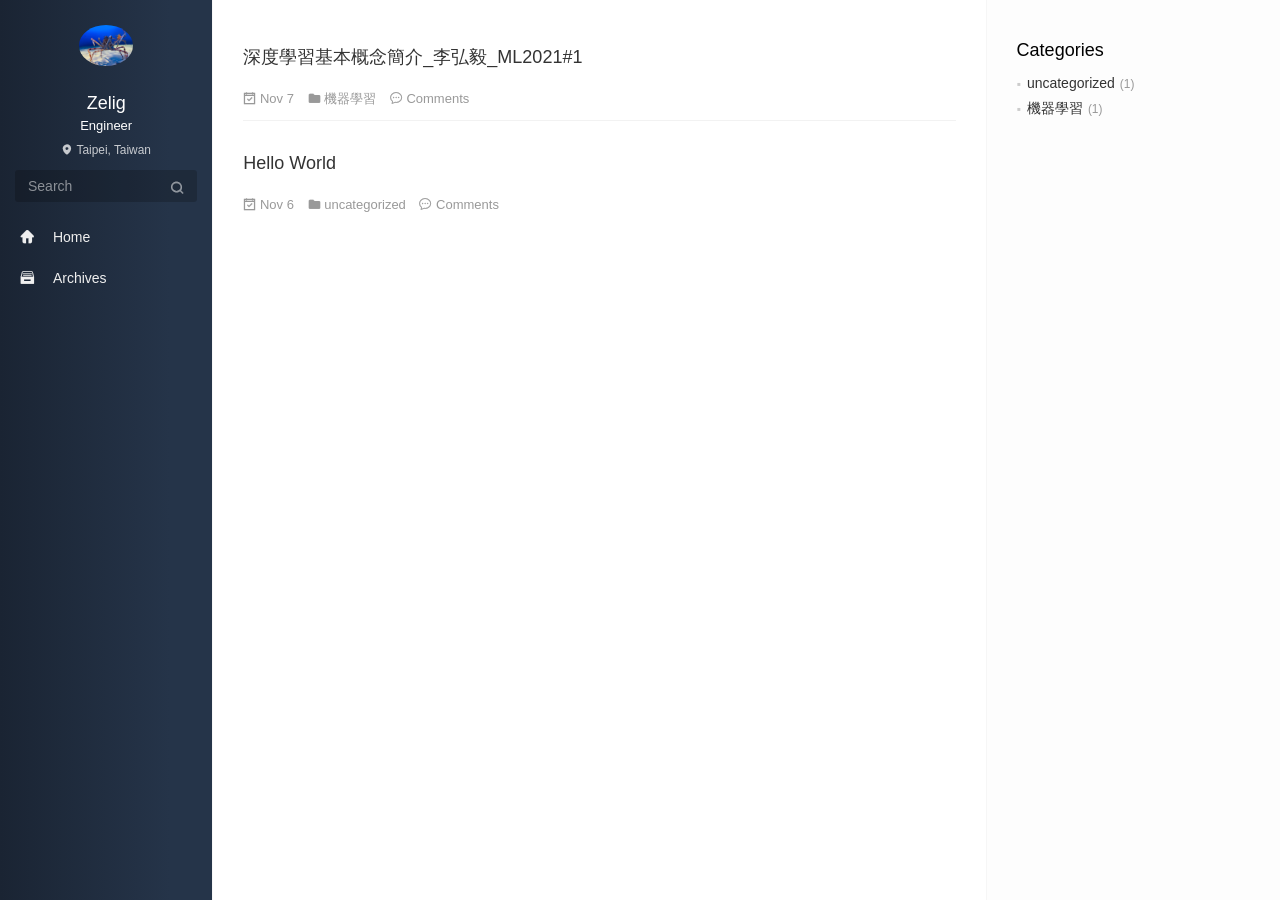
==== index.html @ 9faea36a "Site updated: 2022-07-18 17:44:00" ====
<!DOCTYPE html>
<html lang=en>
<head>
  <meta charset="utf-8">
  
  <meta http-equiv="X-UA-Compatible" content="IE=edge,chrome=1">
  <meta name="viewport" content="width=device-width, initial-scale=1, maximum-scale=1, minimum-scale=1, user-scalable=no, minimal-ui">
  <meta name="renderer" content="webkit">
  <meta http-equiv="Cache-Control" content="no-transform" />
  <meta http-equiv="Cache-Control" content="no-siteapp" />
  <meta name="apple-mobile-web-app-capable" content="yes">
  <meta name="apple-mobile-web-app-status-bar-style" content="black">
  <meta name="format-detection" content="telephone=no,email=no,adress=no">
  <!-- Color theme for statusbar -->
  <meta name="theme-color" content="#000000" />
  <!-- 强制页面在当前窗口以独立页面显示,防止别人在框架里调用页面 -->
  <meta http-equiv="window-target" content="_top" />
  
  
  <title>一張地圖</title>
  <meta property="og:type" content="website">
<meta property="og:title" content="一張地圖">
<meta property="og:url" content="https://promaxj.github.io/index.html">
<meta property="og:site_name" content="一張地圖">
<meta property="og:locale" content="en_US">
<meta property="article:author" content="Zelig">
<meta name="twitter:card" content="summary">
  <!-- Canonical links -->
  <link rel="canonical" href="https://promaxj.github.io/index.html">
  
    <link rel="alternate" href="/atom.xml" title="一張地圖" type="application/atom+xml">
  
  
    <link rel="icon" href="/favicon.ico" type="image/x-icon">
  
  
<link rel="stylesheet" href="/css/style.css">

  
  
  
  
<meta name="generator" content="Hexo 5.4.0"></head>


<body class="main-center theme-black" itemscope itemtype="http://schema.org/WebPage">
  <header class="header" itemscope itemtype="http://schema.org/WPHeader">
  <div class="slimContent">
    <div class="navbar-header">
      
      
      <div class="profile-block text-center">
        <a id="avatar" href="https://github.com/promaxj" target="_blank">
          <img class="img-circle img-rotate" src="/images/t.jpeg" width="200" height="200">
        </a>
        <h2 id="name" class="hidden-xs hidden-sm">Zelig</h2>
        <h3 id="title" class="hidden-xs hidden-sm hidden-md">Engineer</h3>
        <small id="location" class="text-muted hidden-xs hidden-sm"><i class="icon icon-map-marker"></i> Taipei, Taiwan</small>
      </div>
      
      <div class="search" id="search-form-wrap">

    <form class="search-form sidebar-form">
        <div class="input-group">
            <input type="text" class="search-form-input form-control" placeholder="Search" />
            <span class="input-group-btn">
                <button type="submit" class="search-form-submit btn btn-flat" onclick="return false;"><i class="icon icon-search"></i></button>
            </span>
        </div>
    </form>
    <div class="ins-search">
  <div class="ins-search-mask"></div>
  <div class="ins-search-container">
    <div class="ins-input-wrapper">
      <input type="text" class="ins-search-input" placeholder="Type something..." x-webkit-speech />
      <button type="button" class="close ins-close ins-selectable" data-dismiss="modal" aria-label="Close"><span aria-hidden="true">×</span></button>
    </div>
    <div class="ins-section-wrapper">
      <div class="ins-section-container"></div>
    </div>
  </div>
</div>


</div>
      <button class="navbar-toggle collapsed" type="button" data-toggle="collapse" data-target="#main-navbar" aria-controls="main-navbar" aria-expanded="false">
        <span class="sr-only">Toggle navigation</span>
        <span class="icon-bar"></span>
        <span class="icon-bar"></span>
        <span class="icon-bar"></span>
      </button>
    </div>
    <nav id="main-navbar" class="collapse navbar-collapse" itemscope itemtype="http://schema.org/SiteNavigationElement" role="navigation">
      <ul class="nav navbar-nav main-nav ">
        
        
        <li class="menu-item menu-item-home">
          <a href="/.">
            
            <i class="icon icon-home-fill"></i>
            
            <span class="menu-title">Home</span>
          </a>
        </li>
        
        
        <li class="menu-item menu-item-archives">
          <a href="/archives">
            
            <i class="icon icon-archives-fill"></i>
            
            <span class="menu-title">Archives</span>
          </a>
        </li>
        
      </ul>
      
    </nav>
  </div>
</header>

  
    <aside class="sidebar" itemscope itemtype="http://schema.org/WPSideBar">
  <div class="slimContent">
    
      
  <div class="widget">
    <h3 class="widget-title">Categories</h3>
    <div class="widget-body">
      <ul class="category-list"><li class="category-list-item"><a class="category-list-link" href="/categories/uncategorized/">uncategorized</a><span class="category-list-count">1</span></li><li class="category-list-item"><a class="category-list-link" href="/categories/%E6%A9%9F%E5%99%A8%E5%AD%B8%E7%BF%92/">機器學習</a><span class="category-list-count">1</span></li></ul>
    </div>
  </div>


    
      

    
  </div>
</aside>

  
  <main class="main" role="main">
  
  <div class="content article-list">
    
      <article class="article article-type-post" itemscope itemtype="http://schema.org/BlogPosting">
  <div class="article-header">
    
  
    <h1 itemprop="name">
      <a class="article-title" href="/2021/11/07/%E6%B7%B1%E5%BA%A6%E5%AD%B8%E7%BF%92%E5%9F%BA%E6%9C%AC%E6%A6%82%E5%BF%B5%E7%B0%A1%E4%BB%8B-%E6%9D%8E%E5%BC%98%E6%AF%85-ML2021-1/">深度學習基本概念簡介_李弘毅_ML2021#1</a>
    </h1>
  

  </div>
  
  <p class="article-meta">
    <span class="article-date">
    <i class="icon icon-calendar-check"></i>
	<a href="/2021/11/07/%E6%B7%B1%E5%BA%A6%E5%AD%B8%E7%BF%92%E5%9F%BA%E6%9C%AC%E6%A6%82%E5%BF%B5%E7%B0%A1%E4%BB%8B-%E6%9D%8E%E5%BC%98%E6%AF%85-ML2021-1/" class="article-date">
	  <time datetime="2021-11-07T04:49:21.000Z" itemprop="datePublished">Nov 7</time>
	</a>
</span>
    
  <span class="article-category">
    <i class="icon icon-folder"></i>
    <a class="article-category-link" href="/categories/%E6%A9%9F%E5%99%A8%E5%AD%B8%E7%BF%92/">機器學習</a>
  </span>

    

    <span class="post-comment"><i class="icon icon-comment"></i> <a href="/2021/11/07/%E6%B7%B1%E5%BA%A6%E5%AD%B8%E7%BF%92%E5%9F%BA%E6%9C%AC%E6%A6%82%E5%BF%B5%E7%B0%A1%E4%BB%8B-%E6%9D%8E%E5%BC%98%E6%AF%85-ML2021-1/#comments" class="article-comment-link">Comments</a></span>
    
  </p>
</article>

    
      <article class="article article-type-post" itemscope itemtype="http://schema.org/BlogPosting">
  <div class="article-header">
    
  
    <h1 itemprop="name">
      <a class="article-title" href="/2021/11/06/hello-world/">Hello World</a>
    </h1>
  

  </div>
  
  <p class="article-meta">
    <span class="article-date">
    <i class="icon icon-calendar-check"></i>
	<a href="/2021/11/06/hello-world/" class="article-date">
	  <time datetime="2021-11-06T14:20:43.772Z" itemprop="datePublished">Nov 6</time>
	</a>
</span>
    
  <span class="article-category">
    <i class="icon icon-folder"></i>
    <a class="article-category-link" href="/categories/uncategorized/">uncategorized</a>
  </span>

    

    <span class="post-comment"><i class="icon icon-comment"></i> <a href="/2021/11/06/hello-world/#comments" class="article-comment-link">Comments</a></span>
    
  </p>
</article>

    
  </div>

   
</main>

  <footer class="footer" itemscope itemtype="http://schema.org/WPFooter">
	
    <div class="copyright">
    	
        <div class="publishby">
        </div>
    </div>
</footer>

  <script src="//cdn.jsdelivr.net/npm/jquery@1.12.4/dist/jquery.min.js"></script>
<script>
window.jQuery || document.write('<script src="js/jquery.min.js"><\/script>')
</script>

<script src="/js/plugin.min.js"></script>


<script src="/js/application.js"></script>


    <script>
(function (window) {
    var INSIGHT_CONFIG = {
        TRANSLATION: {
            POSTS: 'Posts',
            PAGES: 'Pages',
            CATEGORIES: 'Categories',
            TAGS: 'Tags',
            UNTITLED: '(Untitled)',
        },
        ROOT_URL: '/',
        CONTENT_URL: '/content.json',
    };
    window.INSIGHT_CONFIG = INSIGHT_CONFIG;
})(window);
</script>

<script src="/js/insight.js"></script>






   










<script type="text/x-mathjax-config">
    MathJax.Hub.Config({
        tex2jax: {
            inlineMath: [ ["$","$"], ["\\(","\\)"] ],
            skipTags: ['script', 'noscript', 'style', 'textarea', 'pre', 'code'],
            processEscapes: true
        }
    });
    MathJax.Hub.Queue(function() {
        var all = MathJax.Hub.getAllJax();
        for (var i = 0; i < all.length; ++i)
            all[i].SourceElement().parentNode.className += ' has-jax';
    });
</script>
<script src="http://cdn.mathjax.org/mathjax/latest/MathJax.js?config=TeX-AMS-MML_HTMLorMML"></script>
</body>
</html>
---- css/style.css ----
@charset "UTF-8";

/**
 * global variables and mixins
 */

/**
 * font family
 */

/**
 * 
 */

/* Mixins */

/**
 * bootstrap
 */

/*!
 * Bootstrap v3.3.7 (http://getbootstrap.com)
 * Copyright 2011-2016 Twitter, Inc.
 * Licensed under MIT (https://github.com/twbs/bootstrap/blob/master/LICENSE)
 */

/*! normalize.css v3.0.3 | MIT License | github.com/necolas/normalize.css */

html {
  font-family: sans-serif;
  -ms-text-size-adjust: 100%;
  -webkit-text-size-adjust: 100%;
}

body {
  margin: 0;
}

article,
aside,
details,
figcaption,
figure,
footer,
header,
hgroup,
main,
menu,
nav,
section,
summary {
  display: block;
}

audio,
canvas,
progress,
video {
  display: inline-block;
  vertical-align: baseline;
}

audio:not([controls]) {
  display: none;
  height: 0;
}

[hidden],
template {
  display: none;
}

a {
  background-color: transparent;
}

a:active,
a:hover {
  outline: 0;
}

abbr[title] {
  border-bottom: 1px dotted;
}

b,
strong {
  font-weight: bold;
}

dfn {
  font-style: italic;
}

h1 {
  font-size: 2em;
  margin: 0.67em 0;
}

mark {
  background: #ff0;
  color: #000;
}

small {
  font-size: 80%;
}

sub,
sup {
  font-size: 75%;
  line-height: 0;
  position: relative;
  vertical-align: baseline;
}

sup {
  top: -0.5em;
}

sub {
  bottom: -0.25em;
}

img {
  border: 0;
}

svg:not(:root) {
  overflow: hidden;
}

figure {
  margin: 1em 40px;
}

hr {
  -webkit-box-sizing: content-box;
  box-sizing: content-box;
  height: 0;
}

pre {
  overflow: auto;
}

code,
kbd,
pre,
samp {
  font-family: monospace,monospace;
  font-size: 1em;
}

button,
input,
optgroup,
select,
textarea {
  color: inherit;
  font: inherit;
  margin: 0;
}

button {
  overflow: visible;
}

button,
select {
  text-transform: none;
}

button,
html input[type="button"],
input[type="reset"],
input[type="submit"] {
  -webkit-appearance: button;
  cursor: pointer;
}

button[disabled],
html input[disabled] {
  cursor: default;
}

button::-moz-focus-inner,
input::-moz-focus-inner {
  border: 0;
  padding: 0;
}

input {
  line-height: normal;
}

input[type="checkbox"],
input[type="radio"] {
  -webkit-box-sizing: border-box;
  box-sizing: border-box;
  padding: 0;
}

input[type="number"]::-webkit-inner-spin-button,
input[type="number"]::-webkit-outer-spin-button {
  height: auto;
}

input[type="search"] {
  -webkit-appearance: textfield;
  -webkit-box-sizing: content-box;
  box-sizing: content-box;
}

input[type="search"]::-webkit-search-cancel-button,
input[type="search"]::-webkit-search-decoration {
  -webkit-appearance: none;
}

fieldset {
  border: 1px solid #c0c0c0;
  margin: 0 2px;
  padding: 0.35em 0.625em 0.75em;
}

legend {
  border: 0;
  padding: 0;
}

textarea {
  overflow: auto;
}

optgroup {
  font-weight: bold;
}

table {
  border-collapse: collapse;
  border-spacing: 0;
}

td,
th {
  padding: 0;
}

/*! Source: https://github.com/h5bp/html5-boilerplate/blob/master/src/css/main.css */

* {
  -webkit-box-sizing: border-box;
  box-sizing: border-box;
}

*:before,
*:after {
  -webkit-box-sizing: border-box;
  box-sizing: border-box;
}

html {
  font-size: 10px;
  -webkit-tap-highlight-color: transparent;
}

input,
button,
select,
textarea {
  font-family: inherit;
  font-size: inherit;
  line-height: inherit;
}

a {
  color: #2196f3;
  text-decoration: none;
}

a:hover,
a:focus {
  color: #0a6ebd;
  text-decoration: underline;
}

a:focus {
  outline: 5px auto -webkit-focus-ring-color;
  outline-offset: -2px;
}

figure {
  margin: 0;
}

img {
  vertical-align: middle;
}

.img-responsive {
  display: block;
  max-width: 100%;
  height: auto;
}

.img-rounded {
  border-radius: 6px;
}

.img-thumbnail {
  padding: 4px;
  line-height: 1.57143;
  background-color: #fff;
  border: 1px solid #ddd;
  border-radius: 4px;
  -webkit-transition: all 0.2s ease-in-out;
  transition: all 0.2s ease-in-out;
  display: inline-block;
  max-width: 100%;
  height: auto;
}

.img-circle {
  border-radius: 50%;
}

hr {
  margin-top: 21px;
  margin-bottom: 21px;
  border: 0;
  border-top: 1px solid #eeeeee;
}

.sr-only {
  position: absolute;
  width: 1px;
  height: 1px;
  margin: -1px;
  padding: 0;
  overflow: hidden;
  clip: rect(0, 0, 0, 0);
  border: 0;
}

.sr-only-focusable:active,
.sr-only-focusable:focus {
  position: static;
  width: auto;
  height: auto;
  margin: 0;
  overflow: visible;
  clip: auto;
}

[role="button"] {
  cursor: pointer;
}

h1,
h2,
h3,
h4,
h5,
h6,
.h1,
.h2,
.h3,
.h4,
.h5,
.h6 {
  font-family: inherit;
  font-weight: 500;
  line-height: 1.1;
  color: inherit;
}

h1 small,
h1 .small,
h2 small,
h2 .small,
h3 small,
h3 .small,
h4 small,
h4 .small,
h5 small,
h5 .small,
h6 small,
h6 .small,
.h1 small,
.h1 .small,
.h2 small,
.h2 .small,
.h3 small,
.h3 .small,
.h4 small,
.h4 .small,
.h5 small,
.h5 .small,
.h6 small,
.h6 .small {
  font-weight: normal;
  line-height: 1;
  color: #777777;
}

h1,
.h1,
h2,
.h2,
h3,
.h3 {
  margin-top: 21px;
  margin-bottom: 10.5px;
}

h1 small,
h1 .small,
.h1 small,
.h1 .small,
h2 small,
h2 .small,
.h2 small,
.h2 .small,
h3 small,
h3 .small,
.h3 small,
.h3 .small {
  font-size: 65%;
}

h4,
.h4,
h5,
.h5,
h6,
.h6 {
  margin-top: 10.5px;
  margin-bottom: 10.5px;
}

h4 small,
h4 .small,
.h4 small,
.h4 .small,
h5 small,
h5 .small,
.h5 small,
.h5 .small,
h6 small,
h6 .small,
.h6 small,
.h6 .small {
  font-size: 75%;
}

h1,
.h1 {
  font-size: 30px;
}

h2,
.h2 {
  font-size: 26px;
}

h3,
.h3 {
  font-size: 22px;
}

h4,
.h4 {
  font-size: 18px;
}

h5,
.h5 {
  font-size: 14px;
}

h6,
.h6 {
  font-size: 12px;
}

p {
  margin: 0 0 10.5px;
}

.lead {
  margin-bottom: 21px;
  font-size: 16px;
  font-weight: 300;
  line-height: 1.4;
}

small,
.small {
  font-size: 85%;
}

mark,
.mark {
  background-color: #fcf8e3;
  padding: .2em;
}

.text-left {
  text-align: left;
}

.text-right {
  text-align: right;
}

.text-center {
  text-align: center;
}

.text-justify {
  text-align: justify;
}

.text-nowrap {
  white-space: nowrap;
}

.text-lowercase {
  text-transform: lowercase;
}

.text-uppercase,
.initialism {
  text-transform: uppercase;
}

.text-capitalize {
  text-transform: capitalize;
}

.text-muted {
  color: #777777 !important;
}

.text-primary {
  color: #2196f3;
}

a.text-primary:hover,
a.text-primary:focus {
  color: #0c7cd5;
}

.text-success {
  color: #3c763d;
}

a.text-success:hover,
a.text-success:focus {
  color: #2b542c;
}

.text-info {
  color: #31708f;
}

a.text-info:hover,
a.text-info:focus {
  color: #245269;
}

.text-warning {
  color: #8a6d3b;
}

a.text-warning:hover,
a.text-warning:focus {
  color: #66512c;
}

.text-danger {
  color: #a94442;
}

a.text-danger:hover,
a.text-danger:focus {
  color: #843534;
}

.bg-primary {
  color: #fff;
}

.bg-primary {
  background-color: #2196f3;
}

a.bg-primary:hover,
a.bg-primary:focus {
  background-color: #0c7cd5;
}

.bg-success {
  background-color: #dff0d8;
}

a.bg-success:hover,
a.bg-success:focus {
  background-color: #c1e2b3;
}

.bg-info {
  background-color: #d9edf7;
}

a.bg-info:hover,
a.bg-info:focus {
  background-color: #afd9ee;
}

.bg-warning {
  background-color: #fcf8e3;
}

a.bg-warning:hover,
a.bg-warning:focus {
  background-color: #f7ecb5;
}

.bg-danger {
  background-color: #f2dede;
}

a.bg-danger:hover,
a.bg-danger:focus {
  background-color: #e4b9b9;
}

.page-header {
  padding-bottom: 9.5px;
  margin: 42px 0 21px;
  border-bottom: 1px solid #eeeeee;
}

ul,
ol {
  margin-top: 0;
  margin-bottom: 10.5px;
}

ul ul,
ul ol,
ol ul,
ol ol {
  margin-bottom: 0;
}

.list-unstyled {
  padding-left: 0;
  list-style: none;
}

.list-inline {
  padding-left: 0;
  list-style: none;
  margin-left: -5px;
}

.list-inline > li {
  display: inline-block;
  padding-left: 5px;
  padding-right: 5px;
}

dl {
  margin-top: 0;
  margin-bottom: 21px;
}

dt,
dd {
  line-height: 1.57143;
}

dt {
  font-weight: bold;
}

dd {
  margin-left: 0;
}

.dl-horizontal dd:before,
.dl-horizontal dd:after {
  content: " ";
  display: table;
}

.dl-horizontal dd:after {
  clear: both;
}

abbr[title],
abbr[data-original-title] {
  cursor: help;
  border-bottom: 1px dotted #777777;
}

.initialism {
  font-size: 90%;
}

blockquote {
  padding: 10.5px 16px;
  margin: 0 0 21px;
  border: 1px dotted #eeeeee;
  border-left: 3px solid #eeeeee;
  background-color: #fbfbfb;
}

blockquote p:last-child,
blockquote ul:last-child,
blockquote ol:last-child {
  margin-bottom: 0;
}

blockquote footer,
blockquote small,
blockquote .small {
  display: block;
  font-size: 80%;
  line-height: 1.57143;
  color: #777777;
}

blockquote footer:before,
blockquote small:before,
blockquote .small:before {
  content: '\2014 \00A0';
}

.blockquote-reverse,
blockquote.pull-right {
  padding-right: 15px;
  padding-left: 0;
  border-right: 5px solid #eeeeee;
  border-left: 0;
  text-align: right;
}

.blockquote-reverse footer:before,
.blockquote-reverse small:before,
.blockquote-reverse .small:before,
blockquote.pull-right footer:before,
blockquote.pull-right small:before,
blockquote.pull-right .small:before {
  content: '';
}

.blockquote-reverse footer:after,
.blockquote-reverse small:after,
.blockquote-reverse .small:after,
blockquote.pull-right footer:after,
blockquote.pull-right small:after,
blockquote.pull-right .small:after {
  content: '\00A0 \2014';
}

address {
  margin-bottom: 21px;
  font-style: normal;
  line-height: 1.57143;
}

.container {
  margin-right: auto;
  margin-left: auto;
  padding-left: 15px;
  padding-right: 15px;
}

.container:before,
.container:after {
  content: " ";
  display: table;
}

.container:after {
  clear: both;
}

.container-fluid {
  margin-right: auto;
  margin-left: auto;
  padding-left: 15px;
  padding-right: 15px;
}

.container-fluid:before,
.container-fluid:after {
  content: " ";
  display: table;
}

.container-fluid:after {
  clear: both;
}

.row {
  margin-left: -15px;
  margin-right: -15px;
}

.row:before,
.row:after {
  content: " ";
  display: table;
}

.row:after {
  clear: both;
}

.col-xs-1,
.col-sm-1,
.col-md-1,
.col-lg-1,
.col-xs-2,
.col-sm-2,
.col-md-2,
.col-lg-2,
.col-xs-3,
.col-sm-3,
.col-md-3,
.col-lg-3,
.col-xs-4,
.col-sm-4,
.col-md-4,
.col-lg-4,
.col-xs-5,
.col-sm-5,
.col-md-5,
.col-lg-5,
.col-xs-6,
.col-sm-6,
.col-md-6,
.col-lg-6,
.col-xs-7,
.col-sm-7,
.col-md-7,
.col-lg-7,
.col-xs-8,
.col-sm-8,
.col-md-8,
.col-lg-8,
.col-xs-9,
.col-sm-9,
.col-md-9,
.col-lg-9,
.col-xs-10,
.col-sm-10,
.col-md-10,
.col-lg-10,
.col-xs-11,
.col-sm-11,
.col-md-11,
.col-lg-11,
.col-xs-12,
.col-sm-12,
.col-md-12,
.col-lg-12 {
  position: relative;
  min-height: 1px;
  padding-left: 15px;
  padding-right: 15px;
}

.col-xs-1,
.col-xs-2,
.col-xs-3,
.col-xs-4,
.col-xs-5,
.col-xs-6,
.col-xs-7,
.col-xs-8,
.col-xs-9,
.col-xs-10,
.col-xs-11,
.col-xs-12 {
  float: left;
}

.col-xs-1 {
  width: 8.33333%;
}

.col-xs-2 {
  width: 16.66667%;
}

.col-xs-3 {
  width: 25%;
}

.col-xs-4 {
  width: 33.33333%;
}

.col-xs-5 {
  width: 41.66667%;
}

.col-xs-6 {
  width: 50%;
}

.col-xs-7 {
  width: 58.33333%;
}

.col-xs-8 {
  width: 66.66667%;
}

.col-xs-9 {
  width: 75%;
}

.col-xs-10 {
  width: 83.33333%;
}

.col-xs-11 {
  width: 91.66667%;
}

.col-xs-12 {
  width: 100%;
}

.col-xs-pull-0 {
  right: auto;
}

.col-xs-pull-1 {
  right: 8.33333%;
}

.col-xs-pull-2 {
  right: 16.66667%;
}

.col-xs-pull-3 {
  right: 25%;
}

.col-xs-pull-4 {
  right: 33.33333%;
}

.col-xs-pull-5 {
  right: 41.66667%;
}

.col-xs-pull-6 {
  right: 50%;
}

.col-xs-pull-7 {
  right: 58.33333%;
}

.col-xs-pull-8 {
  right: 66.66667%;
}

.col-xs-pull-9 {
  right: 75%;
}

.col-xs-pull-10 {
  right: 83.33333%;
}

.col-xs-pull-11 {
  right: 91.66667%;
}

.col-xs-pull-12 {
  right: 100%;
}

.col-xs-push-0 {
  left: auto;
}

.col-xs-push-1 {
  left: 8.33333%;
}

.col-xs-push-2 {
  left: 16.66667%;
}

.col-xs-push-3 {
  left: 25%;
}

.col-xs-push-4 {
  left: 33.33333%;
}

.col-xs-push-5 {
  left: 41.66667%;
}

.col-xs-push-6 {
  left: 50%;
}

.col-xs-push-7 {
  left: 58.33333%;
}

.col-xs-push-8 {
  left: 66.66667%;
}

.col-xs-push-9 {
  left: 75%;
}

.col-xs-push-10 {
  left: 83.33333%;
}

.col-xs-push-11 {
  left: 91.66667%;
}

.col-xs-push-12 {
  left: 100%;
}

.col-xs-offset-0 {
  margin-left: 0%;
}

.col-xs-offset-1 {
  margin-left: 8.33333%;
}

.col-xs-offset-2 {
  margin-left: 16.66667%;
}

.col-xs-offset-3 {
  margin-left: 25%;
}

.col-xs-offset-4 {
  margin-left: 33.33333%;
}

.col-xs-offset-5 {
  margin-left: 41.66667%;
}

.col-xs-offset-6 {
  margin-left: 50%;
}

.col-xs-offset-7 {
  margin-left: 58.33333%;
}

.col-xs-offset-8 {
  margin-left: 66.66667%;
}

.col-xs-offset-9 {
  margin-left: 75%;
}

.col-xs-offset-10 {
  margin-left: 83.33333%;
}

.col-xs-offset-11 {
  margin-left: 91.66667%;
}

.col-xs-offset-12 {
  margin-left: 100%;
}

.btn {
  display: inline-block;
  margin-bottom: 0;
  font-weight: normal;
  text-align: center;
  vertical-align: middle;
  -ms-touch-action: manipulation;
  touch-action: manipulation;
  cursor: pointer;
  background-image: none;
  border: 1px solid transparent;
  white-space: nowrap;
  padding: 6px 12px;
  font-size: 14px;
  line-height: 1.57143;
  border-radius: 4px;
  -webkit-user-select: none;
  -moz-user-select: none;
  -ms-user-select: none;
  user-select: none;
}

.btn:focus,
.btn.focus,
.btn:active:focus,
.btn:active.focus,
.btn.active:focus,
.btn.active.focus {
  outline: 5px auto -webkit-focus-ring-color;
  outline-offset: -2px;
}

.btn:hover,
.btn:focus,
.btn.focus {
  color: #333;
  text-decoration: none;
}

.btn:active,
.btn.active {
  outline: 0;
  background-image: none;
  -webkit-box-shadow: inset 0 3px 5px rgba(0, 0, 0, 0.125);
  box-shadow: inset 0 3px 5px rgba(0, 0, 0, 0.125);
}

.btn.disabled,
.btn[disabled],
fieldset[disabled] .btn {
  cursor: not-allowed;
  opacity: 0.65;
  filter: alpha(opacity=65);
  -webkit-box-shadow: none;
  box-shadow: none;
}

a.btn.disabled,
fieldset[disabled] a.btn {
  pointer-events: none;
}

.btn-default {
  color: #333;
  background-color: #fff;
  border-color: #ccc;
}

.btn-default:focus,
.btn-default.focus {
  color: #333;
  background-color: #e6e6e6;
  border-color: #8c8c8c;
}

.btn-default:hover {
  color: #333;
  background-color: #e6e6e6;
  border-color: #adadad;
}

.btn-default:active,
.btn-default.active,
.open > .btn-default.dropdown-toggle {
  color: #333;
  background-color: #e6e6e6;
  border-color: #adadad;
}

.btn-default:active:hover,
.btn-default:active:focus,
.btn-default:active.focus,
.btn-default.active:hover,
.btn-default.active:focus,
.btn-default.active.focus,
.open > .btn-default.dropdown-toggle:hover,
.open > .btn-default.dropdown-toggle:focus,
.open > .btn-default.dropdown-toggle.focus {
  color: #333;
  background-color: #d4d4d4;
  border-color: #8c8c8c;
}

.btn-default:active,
.btn-default.active,
.open > .btn-default.dropdown-toggle {
  background-image: none;
}

.btn-default.disabled:hover,
.btn-default.disabled:focus,
.btn-default.disabled.focus,
.btn-default[disabled]:hover,
.btn-default[disabled]:focus,
.btn-default[disabled].focus,
fieldset[disabled] .btn-default:hover,
fieldset[disabled] .btn-default:focus,
fieldset[disabled] .btn-default.focus {
  background-color: #fff;
  border-color: #ccc;
}

.btn-default .badge {
  color: #fff;
  background-color: #333;
}

.btn-primary {
  color: #fff;
  background-color: #2196f3;
  border-color: #0d8aee;
}

.btn-primary:focus,
.btn-primary.focus {
  color: #fff;
  background-color: #0c7cd5;
  border-color: #064475;
}

.btn-primary:hover {
  color: #fff;
  background-color: #0c7cd5;
  border-color: #0a68b4;
}

.btn-primary:active,
.btn-primary.active,
.open > .btn-primary.dropdown-toggle {
  color: #fff;
  background-color: #0c7cd5;
  border-color: #0a68b4;
}

.btn-primary:active:hover,
.btn-primary:active:focus,
.btn-primary:active.focus,
.btn-primary.active:hover,
.btn-primary.active:focus,
.btn-primary.active.focus,
.open > .btn-primary.dropdown-toggle:hover,
.open > .btn-primary.dropdown-toggle:focus,
.open > .btn-primary.dropdown-toggle.focus {
  color: #fff;
  background-color: #0a68b4;
  border-color: #064475;
}

.btn-primary:active,
.btn-primary.active,
.open > .btn-primary.dropdown-toggle {
  background-image: none;
}

.btn-primary.disabled:hover,
.btn-primary.disabled:focus,
.btn-primary.disabled.focus,
.btn-primary[disabled]:hover,
.btn-primary[disabled]:focus,
.btn-primary[disabled].focus,
fieldset[disabled] .btn-primary:hover,
fieldset[disabled] .btn-primary:focus,
fieldset[disabled] .btn-primary.focus {
  background-color: #2196f3;
  border-color: #0d8aee;
}

.btn-primary .badge {
  color: #2196f3;
  background-color: #fff;
}

.btn-success {
  color: #fff;
  background-color: #5cb85c;
  border-color: #4cae4c;
}

.btn-success:focus,
.btn-success.focus {
  color: #fff;
  background-color: #449d44;
  border-color: #255625;
}

.btn-success:hover {
  color: #fff;
  background-color: #449d44;
  border-color: #398439;
}

.btn-success:active,
.btn-success.active,
.open > .btn-success.dropdown-toggle {
  color: #fff;
  background-color: #449d44;
  border-color: #398439;
}

.btn-success:active:hover,
.btn-success:active:focus,
.btn-success:active.focus,
.btn-success.active:hover,
.btn-success.active:focus,
.btn-success.active.focus,
.open > .btn-success.dropdown-toggle:hover,
.open > .btn-success.dropdown-toggle:focus,
.open > .btn-success.dropdown-toggle.focus {
  color: #fff;
  background-color: #398439;
  border-color: #255625;
}

.btn-success:active,
.btn-success.active,
.open > .btn-success.dropdown-toggle {
  background-image: none;
}

.btn-success.disabled:hover,
.btn-success.disabled:focus,
.btn-success.disabled.focus,
.btn-success[disabled]:hover,
.btn-success[disabled]:focus,
.btn-success[disabled].focus,
fieldset[disabled] .btn-success:hover,
fieldset[disabled] .btn-success:focus,
fieldset[disabled] .btn-success.focus {
  background-color: #5cb85c;
  border-color: #4cae4c;
}

.btn-success .badge {
  color: #5cb85c;
  background-color: #fff;
}

.btn-info {
  color: #fff;
  background-color: #56CCF2;
  border-color: #3ec5f0;
}

.btn-info:focus,
.btn-info.focus {
  color: #fff;
  background-color: #27beee;
  border-color: #0d7ea3;
}

.btn-info:hover {
  color: #fff;
  background-color: #27beee;
  border-color: #11aee0;
}

.btn-info:active,
.btn-info.active,
.open > .btn-info.dropdown-toggle {
  color: #fff;
  background-color: #27beee;
  border-color: #11aee0;
}

.btn-info:active:hover,
.btn-info:active:focus,
.btn-info:active.focus,
.btn-info.active:hover,
.btn-info.active:focus,
.btn-info.active.focus,
.open > .btn-info.dropdown-toggle:hover,
.open > .btn-info.dropdown-toggle:focus,
.open > .btn-info.dropdown-toggle.focus {
  color: #fff;
  background-color: #11aee0;
  border-color: #0d7ea3;
}

.btn-info:active,
.btn-info.active,
.open > .btn-info.dropdown-toggle {
  background-image: none;
}

.btn-info.disabled:hover,
.btn-info.disabled:focus,
.btn-info.disabled.focus,
.btn-info[disabled]:hover,
.btn-info[disabled]:focus,
.btn-info[disabled].focus,
fieldset[disabled] .btn-info:hover,
fieldset[disabled] .btn-info:focus,
fieldset[disabled] .btn-info.focus {
  background-color: #56CCF2;
  border-color: #3ec5f0;
}

.btn-info .badge {
  color: #56CCF2;
  background-color: #fff;
}

.btn-warning {
  color: #fff;
  background-color: #F09819;
  border-color: #e18b0f;
}

.btn-warning:focus,
.btn-warning.focus {
  color: #fff;
  background-color: #c97c0d;
  border-color: #694107;
}

.btn-warning:hover {
  color: #fff;
  background-color: #c97c0d;
  border-color: #a7670b;
}

.btn-warning:active,
.btn-warning.active,
.open > .btn-warning.dropdown-toggle {
  color: #fff;
  background-color: #c97c0d;
  border-color: #a7670b;
}

.btn-warning:active:hover,
.btn-warning:active:focus,
.btn-warning:active.focus,
.btn-warning.active:hover,
.btn-warning.active:focus,
.btn-warning.active.focus,
.open > .btn-warning.dropdown-toggle:hover,
.open > .btn-warning.dropdown-toggle:focus,
.open > .btn-warning.dropdown-toggle.focus {
  color: #fff;
  background-color: #a7670b;
  border-color: #694107;
}

.btn-warning:active,
.btn-warning.active,
.open > .btn-warning.dropdown-toggle {
  background-image: none;
}

.btn-warning.disabled:hover,
.btn-warning.disabled:focus,
.btn-warning.disabled.focus,
.btn-warning[disabled]:hover,
.btn-warning[disabled]:focus,
.btn-warning[disabled].focus,
fieldset[disabled] .btn-warning:hover,
fieldset[disabled] .btn-warning:focus,
fieldset[disabled] .btn-warning.focus {
  background-color: #F09819;
  border-color: #e18b0f;
}

.btn-warning .badge {
  color: #F09819;
  background-color: #fff;
}

.btn-danger {
  color: #fff;
  background-color: #FF512F;
  border-color: #ff3c16;
}

.btn-danger:focus,
.btn-danger.focus {
  color: #fff;
  background-color: #fb2900;
  border-color: #951800;
}

.btn-danger:hover {
  color: #fff;
  background-color: #fb2900;
  border-color: #d72300;
}

.btn-danger:active,
.btn-danger.active,
.open > .btn-danger.dropdown-toggle {
  color: #fff;
  background-color: #fb2900;
  border-color: #d72300;
}

.btn-danger:active:hover,
.btn-danger:active:focus,
.btn-danger:active.focus,
.btn-danger.active:hover,
.btn-danger.active:focus,
.btn-danger.active.focus,
.open > .btn-danger.dropdown-toggle:hover,
.open > .btn-danger.dropdown-toggle:focus,
.open > .btn-danger.dropdown-toggle.focus {
  color: #fff;
  background-color: #d72300;
  border-color: #951800;
}

.btn-danger:active,
.btn-danger.active,
.open > .btn-danger.dropdown-toggle {
  background-image: none;
}

.btn-danger.disabled:hover,
.btn-danger.disabled:focus,
.btn-danger.disabled.focus,
.btn-danger[disabled]:hover,
.btn-danger[disabled]:focus,
.btn-danger[disabled].focus,
fieldset[disabled] .btn-danger:hover,
fieldset[disabled] .btn-danger:focus,
fieldset[disabled] .btn-danger.focus {
  background-color: #FF512F;
  border-color: #ff3c16;
}

.btn-danger .badge {
  color: #FF512F;
  background-color: #fff;
}

.btn-link {
  color: #2196f3;
  font-weight: normal;
  border-radius: 0;
}

.btn-link,
.btn-link:active,
.btn-link.active,
.btn-link[disabled],
fieldset[disabled] .btn-link {
  background-color: transparent;
  -webkit-box-shadow: none;
  box-shadow: none;
}

.btn-link,
.btn-link:hover,
.btn-link:focus,
.btn-link:active {
  border-color: transparent;
}

.btn-link:hover,
.btn-link:focus {
  color: #0a6ebd;
  text-decoration: underline;
  background-color: transparent;
}

.btn-link[disabled]:hover,
.btn-link[disabled]:focus,
fieldset[disabled] .btn-link:hover,
fieldset[disabled] .btn-link:focus {
  color: #777777;
  text-decoration: none;
}

.btn-lg {
  padding: 10px 16px;
  font-size: 18px;
  line-height: 1.33333;
  border-radius: 6px;
}

.btn-sm {
  padding: 5px 10px;
  font-size: 12px;
  line-height: 1.5;
  border-radius: 3px;
}

.btn-xs {
  padding: 1px 5px;
  font-size: 12px;
  line-height: 1.5;
  border-radius: 3px;
}

.btn-block {
  display: block;
  width: 100%;
}

.btn-block + .btn-block {
  margin-top: 5px;
}

input[type="submit"].btn-block,
input[type="reset"].btn-block,
input[type="button"].btn-block {
  width: 100%;
}

.fade {
  opacity: 0;
  -webkit-transition: opacity 0.15s linear;
  transition: opacity 0.15s linear;
}

.fade.in {
  opacity: 1;
}

.collapse {
  display: none;
}

.collapse.in {
  display: block;
}

tr.collapse.in {
  display: table-row;
}

tbody.collapse.in {
  display: table-row-group;
}

.collapsing {
  position: relative;
  height: 0;
  overflow: hidden;
  -webkit-transition-property: height,visibility;
  transition-property: height,visibility;
  -webkit-transition-duration: 0.35s;
  transition-duration: 0.35s;
  -webkit-transition-timing-function: ease;
  transition-timing-function: ease;
}

.caret {
  display: inline-block;
  width: 0;
  height: 0;
  margin-left: 2px;
  vertical-align: middle;
  border-top: 4px dashed;
  border-top: 4px solid \9;
  border-right: 4px solid transparent;
  border-left: 4px solid transparent;
}

.dropup,
.dropdown {
  position: relative;
}

.dropdown-toggle:focus {
  outline: 0;
}

.dropdown-menu {
  position: absolute;
  top: 100%;
  left: 0;
  z-index: 1000;
  display: none;
  float: left;
  min-width: 160px;
  padding: 5px 0;
  margin: 2px 0 0;
  list-style: none;
  font-size: 14px;
  text-align: left;
  background-color: #fff;
  border: 1px solid #ccc;
  border: 1px solid rgba(0, 0, 0, 0.15);
  border-radius: 4px;
  -webkit-box-shadow: 0 6px 12px rgba(0, 0, 0, 0.175);
  box-shadow: 0 6px 12px rgba(0, 0, 0, 0.175);
  background-clip: padding-box;
}

.dropdown-menu.pull-right {
  right: 0;
  left: auto;
}

.dropdown-menu .divider {
  height: 1px;
  margin: 9.5px 0;
  overflow: hidden;
  background-color: #e5e5e5;
}

.dropdown-menu > li > a {
  display: block;
  padding: 3px 20px;
  clear: both;
  font-weight: normal;
  line-height: 1.57143;
  color: #333333;
  white-space: nowrap;
}

.dropdown-menu > li > a:hover,
.dropdown-menu > li > a:focus {
  text-decoration: none;
  color: #262626;
  background-color: #f5f5f5;
}

.dropdown-menu > .active > a,
.dropdown-menu > .active > a:hover,
.dropdown-menu > .active > a:focus {
  color: #fff;
  text-decoration: none;
  outline: 0;
  background-color: #2196f3;
}

.dropdown-menu > .disabled > a,
.dropdown-menu > .disabled > a:hover,
.dropdown-menu > .disabled > a:focus {
  color: #777777;
}

.dropdown-menu > .disabled > a:hover,
.dropdown-menu > .disabled > a:focus {
  text-decoration: none;
  background-color: transparent;
  background-image: none;
  filter: progid:DXImageTransform.Microsoft.gradient(enabled = false);
  cursor: not-allowed;
}

.open > .dropdown-menu {
  display: block;
}

.open > a {
  outline: 0;
}

.dropdown-menu-right {
  left: auto;
  right: 0;
}

.dropdown-menu-left {
  left: 0;
  right: auto;
}

.dropdown-header {
  display: block;
  padding: 3px 20px;
  font-size: 12px;
  line-height: 1.57143;
  color: #777777;
  white-space: nowrap;
}

.dropdown-backdrop {
  position: fixed;
  left: 0;
  right: 0;
  bottom: 0;
  top: 0;
  z-index: 990;
}

.pull-right > .dropdown-menu {
  right: 0;
  left: auto;
}

.dropup .caret,
.navbar-fixed-bottom .dropdown .caret {
  border-top: 0;
  border-bottom: 4px dashed;
  border-bottom: 4px solid \9;
  content: "";
}

.dropup .dropdown-menu,
.navbar-fixed-bottom .dropdown .dropdown-menu {
  top: auto;
  bottom: 100%;
  margin-bottom: 2px;
}

.input-group {
  position: relative;
  display: table;
  border-collapse: separate;
}

.input-group[class*="col-"] {
  float: none;
  padding-left: 0;
  padding-right: 0;
}

.input-group .form-control {
  position: relative;
  z-index: 2;
  float: left;
  width: 100%;
  margin-bottom: 0;
}

.input-group .form-control:focus {
  z-index: 3;
}

.input-group-addon,
.input-group-btn,
.input-group .form-control {
  display: table-cell;
}

.input-group-addon:not(:first-child):not(:last-child),
.input-group-btn:not(:first-child):not(:last-child),
.input-group .form-control:not(:first-child):not(:last-child) {
  border-radius: 0;
}

.input-group-addon,
.input-group-btn {
  width: 1%;
  white-space: nowrap;
  vertical-align: middle;
}

.input-group-addon {
  padding: 6px 12px;
  font-size: 14px;
  font-weight: normal;
  line-height: 1;
  color: #555555;
  text-align: center;
  background-color: #eeeeee;
  border: 1px solid #ccc;
  border-radius: 4px;
}

.input-group-addon.input-sm,
.input-group-sm > .input-group-addon,
.input-group-sm > .input-group-btn > .input-group-addon.btn {
  padding: 5px 10px;
  font-size: 12px;
  border-radius: 3px;
}

.input-group-addon.input-lg,
.input-group-lg > .input-group-addon,
.input-group-lg > .input-group-btn > .input-group-addon.btn {
  padding: 10px 16px;
  font-size: 18px;
  border-radius: 6px;
}

.input-group-addon input[type="radio"],
.input-group-addon input[type="checkbox"] {
  margin-top: 0;
}

.input-group .form-control:first-child,
.input-group-addon:first-child,
.input-group-btn:first-child > .btn,
.input-group-btn:first-child > .btn-group > .btn,
.input-group-btn:first-child > .dropdown-toggle,
.input-group-btn:last-child > .btn:not(:last-child):not(.dropdown-toggle),
.input-group-btn:last-child > .btn-group:not(:last-child) > .btn {
  border-bottom-right-radius: 0;
  border-top-right-radius: 0;
}

.input-group-addon:first-child {
  border-right: 0;
}

.input-group .form-control:last-child,
.input-group-addon:last-child,
.input-group-btn:last-child > .btn,
.input-group-btn:last-child > .btn-group > .btn,
.input-group-btn:last-child > .dropdown-toggle,
.input-group-btn:first-child > .btn:not(:first-child),
.input-group-btn:first-child > .btn-group:not(:first-child) > .btn {
  border-bottom-left-radius: 0;
  border-top-left-radius: 0;
}

.input-group-addon:last-child {
  border-left: 0;
}

.input-group-btn {
  position: relative;
  font-size: 0;
  white-space: nowrap;
}

.input-group-btn > .btn {
  position: relative;
}

.input-group-btn > .btn + .btn {
  margin-left: -1px;
}

.input-group-btn > .btn:hover,
.input-group-btn > .btn:focus,
.input-group-btn > .btn:active {
  z-index: 2;
}

.input-group-btn:first-child > .btn,
.input-group-btn:first-child > .btn-group {
  margin-right: -1px;
}

.input-group-btn:last-child > .btn,
.input-group-btn:last-child > .btn-group {
  z-index: 2;
  margin-left: -1px;
}

.nav {
  margin-bottom: 0;
  padding-left: 0;
  list-style: none;
}

.nav:before,
.nav:after {
  content: " ";
  display: table;
}

.nav:after {
  clear: both;
}

.nav > li {
  position: relative;
  display: block;
}

.nav > li > a {
  position: relative;
  display: block;
  padding: 10px 15px;
}

.nav > li > a:hover,
.nav > li > a:focus {
  text-decoration: none;
  background-color: #eeeeee;
}

.nav > li.disabled > a {
  color: #777777;
}

.nav > li.disabled > a:hover,
.nav > li.disabled > a:focus {
  color: #777777;
  text-decoration: none;
  background-color: transparent;
  cursor: not-allowed;
}

.nav .open > a,
.nav .open > a:hover,
.nav .open > a:focus {
  background-color: #eeeeee;
  border-color: #2196f3;
}

.nav .nav-divider {
  height: 1px;
  margin: 9.5px 0;
  overflow: hidden;
  background-color: #e5e5e5;
}

.nav > li > a > img {
  max-width: none;
}

.nav-tabs {
  border-bottom: 1px solid #f2f2f2;
}

.nav-tabs > li {
  float: left;
  margin-bottom: -1px;
}

.nav-tabs > li > a {
  margin-right: 2px;
  line-height: 1.57143;
  border: 1px solid transparent;
  border-radius: 4px 4px 0 0;
}

.nav-tabs > li > a:hover {
  border-color: #eeeeee #eeeeee #f2f2f2;
}

.nav-tabs > li.active > a,
.nav-tabs > li.active > a:hover,
.nav-tabs > li.active > a:focus {
  color: #555555;
  background-color: #fff;
  border: 1px solid #f2f2f2;
  border-bottom-color: transparent;
  cursor: default;
}

.nav-pills > li {
  float: left;
}

.nav-pills > li > a {
  border-radius: 4px;
}

.nav-pills > li + li {
  margin-left: 2px;
}

.nav-pills > li.active > a,
.nav-pills > li.active > a:hover,
.nav-pills > li.active > a:focus {
  color: #fff;
  background-color: #2196f3;
}

.nav-stacked > li {
  float: none;
}

.nav-stacked > li + li {
  margin-top: 2px;
  margin-left: 0;
}

.nav-justified,
.nav-tabs.nav-justified {
  width: 100%;
}

.nav-justified > li,
.nav-tabs.nav-justified > li {
  float: none;
}

.nav-justified > li > a,
.nav-tabs.nav-justified > li > a {
  text-align: center;
  margin-bottom: 5px;
}

.nav-justified > .dropdown .dropdown-menu {
  top: auto;
  left: auto;
}

.nav-tabs-justified,
.nav-tabs.nav-justified {
  border-bottom: 0;
}

.nav-tabs-justified > li > a,
.nav-tabs.nav-justified > li > a {
  margin-right: 0;
  border-radius: 4px;
}

.nav-tabs-justified > .active > a,
.nav-tabs.nav-justified > .active > a,
.nav-tabs-justified > .active > a:hover,
.nav-tabs.nav-justified > .active > a:hover,
.nav-tabs-justified > .active > a:focus,
.nav-tabs.nav-justified > .active > a:focus {
  border: 1px solid #f2f2f2;
}

.tab-content > .tab-pane {
  display: none;
}

.tab-content > .active {
  display: block;
}

.nav-tabs .dropdown-menu {
  margin-top: -1px;
  border-top-right-radius: 0;
  border-top-left-radius: 0;
}

.navbar {
  position: relative;
  min-height: 50px;
  margin-bottom: 21px;
  border: 1px solid transparent;
}

.navbar:before,
.navbar:after {
  content: " ";
  display: table;
}

.navbar:after {
  clear: both;
}

.navbar-header:before,
.navbar-header:after {
  content: " ";
  display: table;
}

.navbar-header:after {
  clear: both;
}

.navbar-collapse {
  overflow-x: visible;
  padding-right: 15px;
  padding-left: 15px;
  border-top: 1px solid transparent;
  -webkit-box-shadow: inset 0 1px 0 rgba(255, 255, 255, 0.1);
  box-shadow: inset 0 1px 0 rgba(255, 255, 255, 0.1);
  -webkit-overflow-scrolling: touch;
}

.navbar-collapse:before,
.navbar-collapse:after {
  content: " ";
  display: table;
}

.navbar-collapse:after {
  clear: both;
}

.navbar-collapse.in {
  overflow-y: auto;
}

.navbar-fixed-top .navbar-collapse,
.navbar-fixed-bottom .navbar-collapse {
  max-height: 340px;
}

.container > .navbar-header,
.container > .navbar-collapse,
.container-fluid > .navbar-header,
.container-fluid > .navbar-collapse {
  margin-right: -15px;
  margin-left: -15px;
}

.navbar-static-top {
  z-index: 1000;
  border-width: 0 0 1px;
}

.navbar-fixed-top,
.navbar-fixed-bottom {
  position: fixed;
  right: 0;
  left: 0;
  z-index: 1030;
}

.navbar-fixed-top {
  top: 0;
  border-width: 0 0 1px;
}

.navbar-fixed-bottom {
  bottom: 0;
  margin-bottom: 0;
  border-width: 1px 0 0;
}

.navbar-brand {
  float: left;
  padding: 14.5px 15px;
  font-size: 18px;
  line-height: 21px;
  height: 50px;
}

.navbar-brand:hover,
.navbar-brand:focus {
  text-decoration: none;
}

.navbar-brand > img {
  display: block;
}

.navbar-toggle {
  position: relative;
  float: right;
  margin-right: 15px;
  padding: 10px 10px;
  margin-top: 8px;
  margin-bottom: 8px;
  background-color: transparent;
  background-image: none;
  border: 1px solid transparent;
  border-radius: 4px;
}

.navbar-toggle:focus {
  outline: 0;
}

.navbar-toggle .icon-bar {
  display: block;
  width: 22px;
  height: 2px;
  border-radius: 1px;
}

.navbar-toggle .icon-bar + .icon-bar {
  margin-top: 3px;
}

.navbar-nav {
  margin: 7.25px -15px;
}

.navbar-nav > li > a {
  padding-top: 10px;
  padding-bottom: 10px;
  line-height: 21px;
}

.navbar-form {
  margin-left: -15px;
  margin-right: -15px;
  padding: 10px 15px;
  border-top: 1px solid transparent;
  border-bottom: 1px solid transparent;
  -webkit-box-shadow: inset 0 1px 0 rgba(255, 255, 255, 0.1),0 1px 0 rgba(255, 255, 255, 0.1);
  box-shadow: inset 0 1px 0 rgba(255, 255, 255, 0.1),0 1px 0 rgba(255, 255, 255, 0.1);
  margin-top: 7.5px;
  margin-bottom: 7.5px;
}

.navbar-nav > li > .dropdown-menu {
  margin-top: 0;
  border-top-right-radius: 0;
  border-top-left-radius: 0;
}

.navbar-fixed-bottom .navbar-nav > li > .dropdown-menu {
  margin-bottom: 0;
  border-top-right-radius: 4px;
  border-top-left-radius: 4px;
  border-bottom-right-radius: 0;
  border-bottom-left-radius: 0;
}

.navbar-btn {
  margin-top: 7.5px;
  margin-bottom: 7.5px;
}

.navbar-btn.btn-sm {
  margin-top: 10px;
  margin-bottom: 10px;
}

.navbar-btn.btn-xs {
  margin-top: 14px;
  margin-bottom: 14px;
}

.navbar-text {
  margin-top: 14.5px;
  margin-bottom: 14.5px;
}

.navbar-default {
  background-color: #f8f8f8;
  border-color: #e7e7e7;
}

.navbar-default .navbar-brand {
  color: #777;
}

.navbar-default .navbar-brand:hover,
.navbar-default .navbar-brand:focus {
  color: #5e5e5e;
  background-color: transparent;
}

.navbar-default .navbar-text {
  color: #777;
}

.navbar-default .navbar-nav > li > a {
  color: #777;
}

.navbar-default .navbar-nav > li > a:hover,
.navbar-default .navbar-nav > li > a:focus {
  color: #333;
  background-color: transparent;
}

.navbar-default .navbar-nav > .active > a,
.navbar-default .navbar-nav > .active > a:hover,
.navbar-default .navbar-nav > .active > a:focus {
  color: #555;
  background-color: #e7e7e7;
}

.navbar-default .navbar-nav > .disabled > a,
.navbar-default .navbar-nav > .disabled > a:hover,
.navbar-default .navbar-nav > .disabled > a:focus {
  color: #ccc;
  background-color: transparent;
}

.navbar-default .navbar-toggle {
  border-color: #ddd;
}

.navbar-default .navbar-toggle:hover,
.navbar-default .navbar-toggle:focus {
  background-color: #ddd;
}

.navbar-default .navbar-toggle .icon-bar {
  background-color: #888;
}

.navbar-default .navbar-collapse,
.navbar-default .navbar-form {
  border-color: #e7e7e7;
}

.navbar-default .navbar-nav > .open > a,
.navbar-default .navbar-nav > .open > a:hover,
.navbar-default .navbar-nav > .open > a:focus {
  background-color: #e7e7e7;
  color: #555;
}

.navbar-default .navbar-link {
  color: #777;
}

.navbar-default .navbar-link:hover {
  color: #333;
}

.navbar-default .btn-link {
  color: #777;
}

.navbar-default .btn-link:hover,
.navbar-default .btn-link:focus {
  color: #333;
}

.navbar-default .btn-link[disabled]:hover,
.navbar-default .btn-link[disabled]:focus,
fieldset[disabled] .navbar-default .btn-link:hover,
fieldset[disabled] .navbar-default .btn-link:focus {
  color: #ccc;
}

.navbar-inverse {
  background-color: #222;
  border-color: #090909;
}

.navbar-inverse .navbar-brand {
  color: #9d9d9d;
}

.navbar-inverse .navbar-brand:hover,
.navbar-inverse .navbar-brand:focus {
  color: #fff;
  background-color: transparent;
}

.navbar-inverse .navbar-text {
  color: #9d9d9d;
}

.navbar-inverse .navbar-nav > li > a {
  color: #9d9d9d;
}

.navbar-inverse .navbar-nav > li > a:hover,
.navbar-inverse .navbar-nav > li > a:focus {
  color: #fff;
  background-color: transparent;
}

.navbar-inverse .navbar-nav > .active > a,
.navbar-inverse .navbar-nav > .active > a:hover,
.navbar-inverse .navbar-nav > .active > a:focus {
  color: #fff;
  background-color: #090909;
}

.navbar-inverse .navbar-nav > .disabled > a,
.navbar-inverse .navbar-nav > .disabled > a:hover,
.navbar-inverse .navbar-nav > .disabled > a:focus {
  color: #444;
  background-color: transparent;
}

.navbar-inverse .navbar-toggle {
  border-color: #333;
}

.navbar-inverse .navbar-toggle:hover,
.navbar-inverse .navbar-toggle:focus {
  background-color: #333;
}

.navbar-inverse .navbar-toggle .icon-bar {
  background-color: #fff;
}

.navbar-inverse .navbar-collapse,
.navbar-inverse .navbar-form {
  border-color: #101010;
}

.navbar-inverse .navbar-nav > .open > a,
.navbar-inverse .navbar-nav > .open > a:hover,
.navbar-inverse .navbar-nav > .open > a:focus {
  background-color: #090909;
  color: #fff;
}

.navbar-inverse .navbar-link {
  color: #9d9d9d;
}

.navbar-inverse .navbar-link:hover {
  color: #fff;
}

.navbar-inverse .btn-link {
  color: #9d9d9d;
}

.navbar-inverse .btn-link:hover,
.navbar-inverse .btn-link:focus {
  color: #fff;
}

.navbar-inverse .btn-link[disabled]:hover,
.navbar-inverse .btn-link[disabled]:focus,
fieldset[disabled] .navbar-inverse .btn-link:hover,
fieldset[disabled] .navbar-inverse .btn-link:focus {
  color: #444;
}

.pager {
  padding-left: 0;
  margin: 21px 0;
  list-style: none;
  text-align: center;
}

.pager:before,
.pager:after {
  content: " ";
  display: table;
}

.pager:after {
  clear: both;
}

.pager li {
  display: inline;
}

.pager li > a,
.pager li > span {
  display: inline-block;
  padding: 5px 14px;
  background-color: #fff;
  border: 1px solid #ddd;
  border-radius: 15px;
}

.pager li > a:hover,
.pager li > a:focus {
  text-decoration: none;
  background-color: #eeeeee;
}

.pager .next > a,
.pager .next > span {
  float: right;
}

.pager .previous > a,
.pager .previous > span {
  float: left;
}

.pager .disabled > a,
.pager .disabled > a:hover,
.pager .disabled > a:focus,
.pager .disabled > span {
  color: #777777;
  background-color: #fff;
  cursor: not-allowed;
}

.badge {
  display: inline-block;
  min-width: 10px;
  padding: 3px 7px;
  font-size: 12px;
  font-weight: bold;
  color: #fff;
  line-height: 1;
  vertical-align: middle;
  white-space: nowrap;
  text-align: center;
  background-color: #777777;
  border-radius: 10px;
}

.badge:empty {
  display: none;
}

.btn .badge {
  position: relative;
  top: -1px;
}

.btn-xs .badge,
.btn-group-xs > .btn .badge {
  top: 0;
  padding: 1px 5px;
}

.list-group-item.active > .badge,
.nav-pills > .active > a > .badge {
  color: #2196f3;
  background-color: #fff;
}

.list-group-item > .badge {
  float: right;
}

.list-group-item > .badge + .badge {
  margin-right: 5px;
}

.nav-pills > li > a > .badge {
  margin-left: 3px;
}

a.badge:hover,
a.badge:focus {
  color: #fff;
  text-decoration: none;
  cursor: pointer;
}

.thumbnail {
  display: block;
  padding: 4px;
  margin-bottom: 21px;
  line-height: 1.57143;
  background-color: #fff;
  border: 1px solid #ddd;
  border-radius: 4px;
  -webkit-transition: border 0.2s ease-in-out;
  transition: border 0.2s ease-in-out;
}

.thumbnail > img,
.thumbnail a > img {
  display: block;
  max-width: 100%;
  height: auto;
  margin-left: auto;
  margin-right: auto;
}

.thumbnail .caption {
  padding: 9px;
  color: #333333;
}

a.thumbnail:hover,
a.thumbnail:focus,
a.thumbnail.active {
  border-color: #2196f3;
}

.media {
  margin-top: 15px;
}

.media:first-child {
  margin-top: 0;
}

.media,
.media-body {
  zoom: 1;
  overflow: hidden;
}

.media-body {
  width: 10000px;
}

.media-object {
  display: block;
}

.media-object.img-thumbnail {
  max-width: none;
}

.media-right,
.media > .pull-right {
  padding-left: 10px;
}

.media-left,
.media > .pull-left {
  padding-right: 10px;
}

.media-left,
.media-right,
.media-body {
  display: table-cell;
  vertical-align: top;
}

.media-middle {
  vertical-align: middle;
}

.media-middle .media-left,
.media-middle .media-right,
.media-middle .media-body {
  vertical-align: middle;
}

.media-bottom {
  vertical-align: bottom;
}

.media-bottom .media-left,
.media-bottom .media-right,
.media-bottom .media-body {
  vertical-align: bottom;
}

.media-heading {
  margin-top: 0;
  margin-bottom: 5px;
}

.media-list {
  padding-left: 0;
  list-style: none;
}

.embed-responsive {
  position: relative;
  display: block;
  height: 0;
  padding: 0;
  overflow: hidden;
}

.embed-responsive .embed-responsive-item,
.embed-responsive iframe,
.embed-responsive embed,
.embed-responsive object,
.embed-responsive video {
  position: absolute;
  top: 0;
  left: 0;
  bottom: 0;
  height: 100%;
  width: 100%;
  border: 0;
}

.embed-responsive-16by9 {
  padding-bottom: 56.25%;
}

.embed-responsive-4by3 {
  padding-bottom: 75%;
}

.well {
  min-height: 20px;
  padding: 19px;
  margin-bottom: 20px;
  background-color: #f5f5f5;
  border: 1px solid #e3e3e3;
  border-radius: 4px;
  -webkit-box-shadow: inset 0 1px 1px rgba(0, 0, 0, 0.05);
  box-shadow: inset 0 1px 1px rgba(0, 0, 0, 0.05);
}

.well blockquote {
  border-color: #ddd;
  border-color: rgba(0, 0, 0, 0.15);
}

.well-lg {
  padding: 24px;
  border-radius: 6px;
}

.well-sm {
  padding: 9px;
  border-radius: 3px;
}

.close {
  float: right;
  font-size: 24px;
  line-height: 1;
  color: #000;
  text-shadow: 0 1px 0 #fff;
  opacity: 0.2;
  filter: alpha(opacity=20);
}

.close:hover,
.close:focus {
  color: #000;
  text-decoration: none;
  cursor: pointer;
  opacity: 0.5;
  filter: alpha(opacity=50);
}

button.close {
  padding: 0;
  cursor: pointer;
  background: transparent;
  border: 0;
  -webkit-appearance: none;
}

.modal-open {
  overflow: hidden;
}

.modal {
  display: none;
  overflow: hidden;
  position: fixed;
  top: 0;
  right: 0;
  bottom: 0;
  left: 0;
  z-index: 1050;
  -webkit-overflow-scrolling: touch;
  outline: 0;
}

.modal.fade .modal-dialog {
  -webkit-transform: translate(0, -25%);
  -ms-transform: translate(0, -25%);
  transform: translate(0, -25%);
  -webkit-transition: -webkit-transform 0.3s ease-out;
  transition: -webkit-transform 0.3s ease-out;
  transition: transform 0.3s ease-out;
  transition: transform 0.3s ease-out,-webkit-transform 0.3s ease-out;
}

.modal.in .modal-dialog {
  -webkit-transform: translate(0, 0);
  -ms-transform: translate(0, 0);
  transform: translate(0, 0);
}

.modal-open .modal {
  overflow-x: hidden;
  overflow-y: auto;
}

.modal-dialog {
  position: relative;
  width: auto;
  margin: 10px;
}

.modal-content {
  position: relative;
  background-color: #fff;
  border-radius: 6px;
  -webkit-box-shadow: 0 3px 9px rgba(0, 0, 0, 0.05);
  box-shadow: 0 3px 9px rgba(0, 0, 0, 0.05);
  background-clip: padding-box;
  outline: 0;
}

.modal-backdrop {
  position: fixed;
  top: 0;
  right: 0;
  bottom: 0;
  left: 0;
  z-index: 1040;
  background-color: #000;
}

.modal-backdrop.fade {
  opacity: 0;
  filter: alpha(opacity=0);
}

.modal-backdrop.in {
  opacity: 0.5;
  filter: alpha(opacity=50);
}

.modal-header {
  padding: 15px;
  border-bottom: 1px solid #e5e5e5;
}

.modal-header:before,
.modal-header:after {
  content: " ";
  display: table;
}

.modal-header:after {
  clear: both;
}

.modal-header .close {
  margin-top: -2px;
}

.modal-title {
  margin: 0;
  line-height: 1.57143;
}

.modal-body {
  position: relative;
  padding: 15px;
}

.modal-footer {
  padding: 15px;
  text-align: right;
  border-top: 1px solid #e5e5e5;
}

.modal-footer:before,
.modal-footer:after {
  content: " ";
  display: table;
}

.modal-footer:after {
  clear: both;
}

.modal-footer .btn + .btn {
  margin-left: 5px;
  margin-bottom: 0;
}

.modal-footer .btn-group .btn + .btn {
  margin-left: -1px;
}

.modal-footer .btn-block + .btn-block {
  margin-left: 0;
}

.modal-scrollbar-measure {
  position: absolute;
  top: -9999px;
  width: 50px;
  height: 50px;
  overflow: scroll;
}

.tooltip {
  position: absolute;
  z-index: 1070;
  display: block;
  font-family: "PingHei","PingFang SC",Helvetica Neue,"Work Sans","Hiragino Sans GB","Microsoft YaHei",SimSun,sans-serif;
  font-style: normal;
  font-weight: normal;
  letter-spacing: normal;
  line-break: auto;
  line-height: 1.57143;
  text-align: left;
  text-align: start;
  text-decoration: none;
  text-shadow: none;
  text-transform: none;
  white-space: normal;
  word-break: normal;
  word-spacing: normal;
  word-wrap: normal;
  font-size: 12px;
  opacity: 0;
  filter: alpha(opacity=0);
}

.tooltip.in {
  opacity: 0.9;
  filter: alpha(opacity=90);
}

.tooltip.top {
  margin-top: -3px;
  padding: 5px 0;
}

.tooltip.right {
  margin-left: 3px;
  padding: 0 5px;
}

.tooltip.bottom {
  margin-top: 3px;
  padding: 5px 0;
}

.tooltip.left {
  margin-left: -3px;
  padding: 0 5px;
}

.tooltip-inner {
  max-width: 200px;
  padding: 3px 8px;
  color: #fff;
  text-align: center;
  background-color: #000;
  border-radius: 4px;
}

.tooltip-arrow {
  position: absolute;
  width: 0;
  height: 0;
  border-color: transparent;
  border-style: solid;
}

.tooltip.top .tooltip-arrow {
  bottom: 0;
  left: 50%;
  margin-left: -5px;
  border-width: 5px 5px 0;
  border-top-color: #000;
}

.tooltip.top-left .tooltip-arrow {
  bottom: 0;
  right: 5px;
  margin-bottom: -5px;
  border-width: 5px 5px 0;
  border-top-color: #000;
}

.tooltip.top-right .tooltip-arrow {
  bottom: 0;
  left: 5px;
  margin-bottom: -5px;
  border-width: 5px 5px 0;
  border-top-color: #000;
}

.tooltip.right .tooltip-arrow {
  top: 50%;
  left: 0;
  margin-top: -5px;
  border-width: 5px 5px 5px 0;
  border-right-color: #000;
}

.tooltip.left .tooltip-arrow {
  top: 50%;
  right: 0;
  margin-top: -5px;
  border-width: 5px 0 5px 5px;
  border-left-color: #000;
}

.tooltip.bottom .tooltip-arrow {
  top: 0;
  left: 50%;
  margin-left: -5px;
  border-width: 0 5px 5px;
  border-bottom-color: #000;
}

.tooltip.bottom-left .tooltip-arrow {
  top: 0;
  right: 5px;
  margin-top: -5px;
  border-width: 0 5px 5px;
  border-bottom-color: #000;
}

.tooltip.bottom-right .tooltip-arrow {
  top: 0;
  left: 5px;
  margin-top: -5px;
  border-width: 0 5px 5px;
  border-bottom-color: #000;
}

.clearfix:before,
.clearfix:after {
  content: " ";
  display: table;
}

.clearfix:after {
  clear: both;
}

.center-block {
  display: block;
  margin-left: auto;
  margin-right: auto;
}

.pull-right {
  float: right !important;
}

.pull-left {
  float: left !important;
}

.hide {
  display: none !important;
}

.show {
  display: block !important;
}

.invisible {
  visibility: hidden;
}

.text-hide {
  font: 0/0 a;
  color: transparent;
  text-shadow: none;
  background-color: transparent;
  border: 0;
}

.hidden {
  display: none !important;
}

.affix {
  position: fixed;
}

@-ms-viewport {
  width: device-width;
}

.visible-xs {
  display: none !important;
}

.visible-sm {
  display: none !important;
}

.visible-md {
  display: none !important;
}

.visible-lg {
  display: none !important;
}

.visible-xs-block,
.visible-xs-inline,
.visible-xs-inline-block,
.visible-sm-block,
.visible-sm-inline,
.visible-sm-inline-block,
.visible-md-block,
.visible-md-inline,
.visible-md-inline-block,
.visible-lg-block,
.visible-lg-inline,
.visible-lg-inline-block {
  display: none !important;
}

.visible-print {
  display: none !important;
}

.visible-print-block {
  display: none !important;
}

.visible-print-inline {
  display: none !important;
}

.visible-print-inline-block {
  display: none !important;
}

/**
 * application
 */

/*!
 * IE10 viewport hack for Surface/desktop Windows 8 bug
 * Copyright 2014-2015 Twitter, Inc.
 * Licensed under MIT (https://github.com/twbs/bootstrap/blob/master/LICENSE)
 */

/*
 * See the Getting Started docs for more information:
 * http://getbootstrap.com/getting-started/#support-ie10-width
 */

@-ms-viewport {
  width: device-width;
}

@-o-viewport {
  width: device-width;
}

@viewport {
  width: device-width;
}

/*
 * scrollbar
 */

::-webkit-scrollbar {
  width: 6px;
  height: 4px;
  background: transparent;
}

::-webkit-scrollbar-thumb {
  background: rgba(0, 0, 0, 0.15);
}

::-webkit-scrollbar-thumb:window-inactive {
  background: rgba(0, 0, 0, 0.1);
}

::-webkit-scrollbar-thumb:vertical {
  height: 4px;
  background: rgba(0, 0, 0, 0.15);
}

::-webkit-scrollbar-thumb:horizontal {
  width: 4px;
  background: rgba(0, 0, 0, 0.15);
}

::-webkit-scrollbar-thumb:vertical:hover {
  background-color: rgba(0, 0, 0, 0.3);
}

::-webkit-scrollbar-thumb:vertical:active {
  background-color: rgba(0, 0, 0, 0.5);
}

::-webkit-scrollbar-track {
  background: rgba(0, 0, 0, 0.1);
  -webkit-box-shadow: inset 0 0 3px rgba(0, 0, 0, 0.1);
  box-shadow: inset 0 0 3px rgba(0, 0, 0, 0.1);
}

::-webkit-scrollbar-track-piece {
  background: rgba(0, 0, 0, 0.15);
}

*,
*:before,
*:after {
  -webkit-box-sizing: border-box;
  box-sizing: border-box;
}

html,
body {
  position: relative;
  overflow-x: hidden;
}

body {
  padding-right: 0 !important;
  font-family: "PingHei","PingFang SC",Helvetica Neue,"Work Sans","Hiragino Sans GB","Microsoft YaHei",SimSun,sans-serif;
  font-size: 14px;
  line-height: 1.57143;
  color: #333333;
  background-color: #fff;
}

a {
  color: #333333;
  text-decoration: none;
}

a:focus,
a:hover {
  color: #0a6ebd;
  text-decoration: none;
}

a.active {
  color: #0a6ebd;
}

.active > a {
  color: #0a6ebd;
}

input,
button,
select,
textarea,
.btn {
  outline: none !important;
}

input:focus,
input:hover,
input:active,
button:focus,
button:hover,
button:active,
select:focus,
select:hover,
select:active,
textarea:focus,
textarea:hover,
textarea:active,
.btn:focus,
.btn:hover,
.btn:active {
  outline: none !important;
}

/*------------------ Fluidity response ------------------------------*/

img,
canvas,
iframe,
video,
svg {
  max-width: 100%;
  height: auto;
}

/*------------------ clear ------------------------------*/

.clear {
  height: 0;
  font-size: 0;
  line-height: 0;
  overflow: hidden;
  clear: both;
}

.clearfix:before,
.clearfix:after {
  display: table;
  line-height: 0;
  content: "";
}

.clearfix:after {
  clear: both;
}

.clearfix {
  *zoom: 1;
}

/*other*/

.clickable {
  cursor: pointer;
}

.scrollable {
  overflow-x: hidden;
  overflow-y: auto;
}

/*transform*/

.transform-no {
  -ms-transform: none !important;
  -webkit-transform: none !important;
  transform: none !important;
}

/*----------------------------------------------------
 * color
 *---------------------------------------------------*/

.text-dark {
  color: #333 !important;
}

.text-grey {
  color: #999 !important;
}

/*text-white*/

.text-white {
  color: #fff !important;
}

.text-white a:hover,
.text-white a:hover i,
.text-white:hover {
  color: rgba(255, 255, 255, 0.8);
}

.text-white a.list-group-item.active i {
  color: #fff;
}

.text-white .accordion-list p {
  font-size: 12px;
  height: 84px;
  line-height: 21px;
  color: rgba(255, 255, 255, 0.8);
}

/*background-color*/

.bg-no {
  background: none !important;
}

.bg-alpha {
  background-color: transparent !important;
}

.bg-inverse,
.bg-inverse a {
  color: #fff;
}

.btn.bg-inverse:hover,
.btn.bg-inverse:focus,
.btn.bg-inverse.focus {
  color: rgba(255, 255, 255, 0.8);
}

.bg {
  background-color: #f6f6f6 !important;
}

/*----------------------------------------------------
 * z-index
 *---------------------------------------------------*/

.z-no {
  z-index: inherit;
}

.z1 {
  z-index: 1;
}

.z2 {
  z-index: 2;
}

.z3 {
  z-index: 3;
}

.z4 {
  z-index: 4;
}

.zmin {
  z-index: -1;
}

.zmax {
  z-index: 999;
}

/*----------------------------------------------------
 * margin
 *---------------------------------------------------*/

/* All */

.m {
  margin: 5px !important;
}

.m-no {
  margin: 0 !important;
}

.m-0x {
  margin: 10px !important;
}

.m-1x {
  margin: 15px !important;
}

.m-2x {
  margin: 20px !important;
}

.m-3x {
  margin: 30px !important;
}

.m-4x {
  margin: 60px !important;
}

.m-5x {
  margin: 100px !important;
}

/* Vertical */

.mv {
  margin-top: 5px !important;
  margin-bottom: 5px !important;
}

.mv-no {
  margin-top: 0 !important;
  margin-bottom: 0 !important;
}

.mv-0x {
  margin-top: 10px !important;
  margin-bottom: 10px !important;
}

.mv-1x {
  margin-top: 15px !important;
  margin-bottom: 15px !important;
}

.mv-2x {
  margin-top: 20px !important;
  margin-bottom: 20px !important;
}

.mv-3x {
  margin-top: 30px !important;
  margin-bottom: 30px !important;
}

.mv-4x {
  margin-top: 60px !important;
  margin-bottom: 60px !important;
}

.mv-5x {
  margin-top: 100px !important;
  margin-bottom: 100px !important;
}

/* Horizontal */

.mh {
  margin-left: 5px !important;
  margin-right: 5px !important;
}

.mh-no {
  margin-left: 0 !important;
  margin-right: 0 !important;
}

.mh-0x {
  margin-left: 10px !important;
  margin-right: 10px !important;
}

.mh-1x {
  margin-left: 15px !important;
  margin-right: 15px !important;
}

.mh-2x {
  margin-left: 20px !important;
  margin-right: 20px !important;
}

.mh-3x {
  margin-left: 30px !important;
  margin-right: 30px !important;
}

.mh-4x {
  margin-left: 60px !important;
  margin-right: 60px !important;
}

.mh-5x {
  margin-left: 100px !important;
  margin-right: 100px !important;
}

/* margin Top */

.mt {
  margin-top: 5px !important;
}

.mt-no {
  margin-top: 0 !important;
}

.mt-0x {
  margin-top: 10px !important;
}

.mt-1x {
  margin-top: 15px !important;
}

.mt-2x {
  margin-top: 20px !important;
}

.mt-3x {
  margin-top: 30px !important;
}

.mt-4x {
  margin-top: 60px !important;
}

.mt-5x {
  margin-top: 100px !important;
}

/* margin Bottom */

.mb {
  margin-bottom: 5px !important;
}

.mb-no {
  margin-bottom: 0 !important;
}

.mb-0x {
  margin-bottom: 10px !important;
}

.mb-1x {
  margin-bottom: 15px !important;
}

.mb-2x {
  margin-bottom: 20px !important;
}

.mb-3x {
  margin-bottom: 30px !important;
}

.mb-4x {
  margin-bottom: 60px !important;
}

.mb-5x {
  margin-bottom: 100px !important;
}

/* margin left */

.ml {
  margin-left: 5px !important;
}

.ml-no {
  margin-left: 0 !important;
}

.ml-0x {
  margin-left: 10px !important;
}

.ml-1x {
  margin-left: 15px !important;
}

.ml-2x {
  margin-left: 20px !important;
}

.ml-3x {
  margin-left: 30px !important;
}

.ml-4x {
  margin-left: 60px !important;
}

.ml-5x {
  margin-left: 100px !important;
}

/* margin right */

.mr {
  margin-right: 5px !important;
}

.mr-no {
  margin-right: 0 !important;
}

.mr-0x {
  margin-right: 10px !important;
}

.mr-1x {
  margin-right: 15px !important;
}

.mr-2x {
  margin-right: 20px !important;
}

.mr-3x {
  margin-right: 30px !important;
}

.mr-4x {
  margin-right: 60px !important;
}

.mr-5x {
  margin-right: 100px !important;
}

/*----------------------------------------------------
 * padding
 *---------------------------------------------------*/

/* All */

.p {
  padding: 5px !important;
}

.p-no {
  padding: 0 !important;
}

.p-0x {
  padding: 10px !important;
}

.p-1x {
  padding: 15px !important;
}

.p-2x {
  padding: 20px !important;
}

.p-3x {
  padding: 30px !important;
}

.p-4x {
  padding: 60px !important;
}

.p-5x {
  padding: 100px !important;
}

/* Vertical */

.pv {
  padding-top: 5px !important;
  padding-bottom: 5px !important;
}

.pv-no {
  padding-top: 0 !important;
  padding-bottom: 0 !important;
}

.pv-0x {
  padding-top: 10px !important;
  padding-bottom: 10px !important;
}

.pv-1x {
  padding-top: 15px !important;
  padding-bottom: 15px !important;
}

.pv-2x {
  padding-top: 20px !important;
  padding-bottom: 20px !important;
}

.pv-3x {
  padding-top: 30px !important;
  padding-bottom: 30px !important;
}

.pv-4x {
  padding-top: 60px !important;
  padding-bottom: 60px !important;
}

.pv-5x {
  padding-top: 100px !important;
  padding-bottom: 100px !important;
}

/* Horizontal */

.ph {
  padding-left: 5px !important;
  padding-right: 5px !important;
}

.ph-no {
  padding-left: 0 !important;
  padding-right: 0 !important;
}

.ph-0x {
  padding-left: 10px !important;
  padding-right: 10px !important;
}

.ph-1x {
  padding-left: 15px !important;
  padding-right: 15px !important;
}

.ph-2x {
  padding-left: 20px !important;
  padding-right: 20px !important;
}

.ph-3x {
  padding-left: 30px !important;
  padding-right: 30px !important;
}

.ph-4x {
  padding-left: 60px !important;
  padding-right: 60px !important;
}

.ph-5x {
  padding-left: 100px !important;
  padding-right: 100px !important;
}

/* padding Top */

.pt {
  padding-top: 5px !important;
}

.pt-no {
  padding-top: 0 !important;
}

.pt-0x {
  padding-top: 10px !important;
}

.pt-1x {
  padding-top: 15px !important;
}

.pt-2x {
  padding-top: 20px !important;
}

.pt-3x {
  padding-top: 30px !important;
}

.pt-4x {
  padding-top: 60px !important;
}

.pt-5x {
  padding-top: 100px !important;
}

/* padding Bottom */

.pb {
  padding-bottom: 5px !important;
}

.pb-no {
  padding-bottom: 0 !important;
}

.pb-0x {
  padding-bottom: 10px !important;
}

.pb-1x {
  padding-bottom: 15px !important;
}

.pb-2x {
  padding-bottom: 20px !important;
}

.pb-3x {
  padding-bottom: 30px !important;
}

.pb-4x {
  padding-bottom: 60px !important;
}

.pb-5x {
  padding-bottom: 100px !important;
}

/* padding left */

.pl {
  padding-left: 5px !important;
}

.pl-no {
  padding-left: 0 !important;
}

.pl-0x {
  padding-left: 10px !important;
}

.pl-1x {
  padding-left: 15px !important;
}

.pl-2x {
  padding-left: 20px !important;
}

.pl-3x {
  padding-left: 30px !important;
}

.pl-4x {
  padding-left: 60px !important;
}

.pl-5x {
  padding-left: 100px !important;
}

/* padding right */

.pr {
  padding-right: 5px !important;
}

.pr-no {
  padding-right: 0 !important;
}

.pr-0x {
  padding-right: 10px !important;
}

.pr-1x {
  padding-right: 15px !important;
}

.pr-2x {
  padding-right: 20px !important;
}

.pr-3x {
  padding-right: 30px !important;
}

.pr-4x {
  padding-right: 60px !important;
}

.pr-5x {
  padding-right: 100px !important;
}

/*----------------------------------------------------
 * border
 *---------------------------------------------------*/

.b {
  border: 1px solid #ddd;
}

.b-no {
  border: none !important;
}

/*----------------------------------------------------
 * border-radius
 *---------------------------------------------------*/

/*----------------------css border-radius----------------*/

.r-rounded {
  border-radius: 2em !important;
  padding-left: 1em;
  padding-right: 1em;
  overflow: hidden;
}

.r-circle {
  border-radius: 50% !important;
  overflow: hidden;
}

.r-no {
  border-radius: 0 !important;
}

/*----------------------------------------------------
 * width and height
 *---------------------------------------------------*/

.w-auto {
  width: auto !important;
}

.w-full,
.w-full img {
  width: 100% !important;
  max-width: 100% !important;
}

/*----------------------------------------------------
 * text
 *---------------------------------------------------*/

.lh-2x {
  line-height: 2.0;
}

/*-----------------   css text    --------------------*/

.text-break {
  word-break: break-all !important;
  word-wrap: break-word !important;
}

.text-undecorate {
  text-decoration: none !important;
}

.text-underline {
  text-decoration: underline !important;
}

.text-through {
  text-decoration: line-through !important;
}

.text-sub {
  vertical-align: sub !important;
}

.text-super {
  vertical-align: super !important;
}

.text-indent,
.text-indent p,
.text-indent div {
  text-indent: 2em;
}

/*text wrap*/

.text-nowrap {
  /*display: block;*/
  max-width: 100%;
  overflow: hidden !important;
  text-overflow: ellipsis !important;
  white-space: nowrap !important;
  word-wrap: normal !important;
  -moz-binding: url("ellipsis.xml");
}

.text-nowrap-1x {
  display: -webkit-box;
  overflow: hidden;
  text-overflow: ellipsis;
  -webkit-box-orient: vertical;
  -webkit-line-clamp: 1;
  -webkit-box-flex: 1;
  line-height: 24px;
  height: 24px;
  word-break: break-all !important;
  word-wrap: break-word !important;
}

.text-nowrap-2x {
  display: -webkit-box;
  overflow: hidden;
  text-overflow: ellipsis;
  -webkit-box-orient: vertical;
  -webkit-line-clamp: 2;
  line-height: 24px;
  height: 48px;
  word-break: break-all !important;
  word-wrap: break-word !important;
}

.text-nowrap-3x {
  display: -webkit-box;
  overflow: hidden;
  text-overflow: ellipsis;
  -webkit-box-orient: vertical;
  -webkit-line-clamp: 3;
  line-height: 24px;
  height: 72px;
  word-break: break-all !important;
  word-wrap: break-word !important;
}

.text-nowrap-4x {
  display: -webkit-box;
  overflow: hidden;
  text-overflow: ellipsis;
  -webkit-box-orient: vertical;
  -webkit-line-clamp: 4;
  line-height: 24px;
  height: 96px;
  word-break: break-all !important;
  word-wrap: break-word !important;
}

.text-nowrap-5x {
  display: -webkit-box;
  overflow: hidden;
  text-overflow: ellipsis;
  -webkit-box-orient: vertical;
  -webkit-line-clamp: 5;
  line-height: 24px;
  height: 120px;
  word-break: break-all !important;
  word-wrap: break-word !important;
}

/*----------------------------------------------------
 * thumb
 *---------------------------------------------------*/

.thumb {
  width: 16px;
  display: inline-block;
  overflow: hidden;
}

.thumb-xs {
  width: 32px;
  display: inline-block;
  overflow: hidden;
}

.thumb-sm {
  width: 48px;
  display: inline-block;
  overflow: hidden;
}

.thumb-md {
  width: 64px;
  display: inline-block;
  overflow: hidden;
}

.thumb-lg {
  width: 96px;
  display: inline-block;
  overflow: hidden;
}

.thumb-xl {
  width: 128px;
  display: inline-block;
  overflow: hidden;
}

.thumb-wrapper {
  padding: 2px;
  border: 1px solid #dbe2e7;
}

.thumb img,
.thumb-0x img,
.thumb-1x img,
.thumb-2x img,
.thumb-3x img,
.thumb-4x img,
.thumb-5x img,
.thumb-6x img,
.thumb-btn img {
  height: auto;
  max-width: 100%;
  vertical-align: middle;
}

/*----------------------------------------------------
 * img hover style
 *---------------------------------------------------*/

/*img gray*/

img.img-gray,
.img-gray img {
  -webkit-filter: grayscale(100%);
  -moz-filter: grayscale(100%);
  -ms-filter: grayscale(100%);
  -o-filter: grayscale(100%);
  filter: grayscale(100%);
  -webkit-filter: gray;
  filter: gray;
}

img.img-gray:hover,
.img-gray:hover img {
  -webkit-filter: grayscale(0);
  -moz-filter: grayscale(0);
  -ms-filter: grayscale(0);
  -o-filter: grayscale(0);
  filter: grayscale(0);
}

/*img-rotate*/

img.img-rotate,
.img-rotate img {
  -webkit-transition: -webkit-transform 0.3s ease;
  transition: -webkit-transform 0.3s ease;
  transition: transform 0.3s ease;
  transition: transform 0.3s ease,-webkit-transform 0.3s ease;
}

img.img-rotate:hover,
.img-rotate:hover img {
  transform: rotate(360deg);
  -ms-transform: rotate(360deg);
  /* IE 9 */
  -moz-transform: rotate(360deg);
  /* Firefox */
  -webkit-transform: rotate(360deg);
  /* Safari and Chrome */
  -o-transform: rotate(360deg);
}

/*img-burn*/

img.img-burn,
.img-burn img {
  position: relative;
  -webkit-transition: all 0.8s ease-in-out;
  transition: all 0.8s ease-in-out;
}

img.img-burn:hover,
.img-burn:hover img {
  -webkit-transform: scale(1.2) rotate(2deg);
  -ms-transform: scale(1.2) rotate(2deg);
  transform: scale(1.2) rotate(2deg);
}

/*hover-up*/

img.hover-up,
.hover-up img {
  position: relative;
  top: 0;
  -webkit-transition: top .3s ease-out;
  transition: top .3s ease-out;
}

img.hover-up:hover,
.hover-up:hover img {
  top: -6px;
}

/*Button components*/

.text-active,
.active > .text,
.active > .auto .text,
.collapsed > .text,
.collapsed > .auto .text {
  display: none !important;
}

.active > .text-active,
.active > .auto .text-active,
.collapsed > .text-active,
.collapsed > .auto .text-active {
  display: inline-block !important;
}

/*Button components end here*/

/**
 * paper
 */

.shadow-no {
  -webkit-box-shadow: none;
  box-shadow: none;
}

.shadow,
.hover-shadow:hover {
  -webkit-box-shadow: 0 1px 2px rgba(0, 0, 0, 0.05);
  box-shadow: 0 1px 2px rgba(0, 0, 0, 0.05);
}

/*radio*/

.radio {
  margin-left: 20px;
}

.radio label {
  display: inline-block;
  position: relative;
  padding-left: 5px;
}

.radio label:before {
  content: "";
  display: inline-block;
  position: absolute;
  width: 17px;
  height: 17px;
  left: 0;
  margin-left: -20px;
  border: 1px solid #cccccc;
  border-radius: 50%;
  background-color: #fff;
  -webkit-transition: border 0.15s ease-in-out;
  transition: border 0.15s ease-in-out;
}

.radio label:after {
  display: inline-block;
  position: absolute;
  content: " ";
  width: 11px;
  height: 11px;
  left: 3px;
  top: 3px;
  margin-left: -20px;
  border-radius: 50%;
  background-color: #555555;
  -webkit-transform: scale(0, 0);
  -ms-transform: scale(0, 0);
  transform: scale(0, 0);
  -webkit-transition: -webkit-transform 0.1s cubic-bezier(0.8, -0.33, 0.2, 1.33);
  transition: -webkit-transform 0.1s cubic-bezier(0.8, -0.33, 0.2, 1.33);
  transition: transform 0.1s cubic-bezier(0.8, -0.33, 0.2, 1.33);
  transition: transform 0.1s cubic-bezier(0.8, -0.33, 0.2, 1.33),-webkit-transform 0.1s cubic-bezier(0.8, -0.33, 0.2, 1.33);
}

.radio input[type=radio] {
  display: none;
}

.radio input[type=radio]:checked + label:after {
  -webkit-transform: scale(1, 1);
  -ms-transform: scale(1, 1);
  transform: scale(1, 1);
}

.radio input[type=radio]:disabled + label {
  opacity: 0.65;
}

.radio input[type=radio]:disabled + label:before {
  cursor: not-allowed;
}

.hover-grow {
  -webkit-transition: all .2s linear;
  transition: all .2s linear;
}

.hover-grow:hover {
  -webkit-transform: translate3d(0, -2px, 0);
  transform: translate3d(0, -2px, 0);
}

fieldset {
  padding: 0;
  margin: 0;
  border: 0;
  min-width: 0;
}

legend {
  display: block;
  width: 100%;
  padding: 0;
  margin-bottom: 21px;
  font-size: 21px;
  line-height: inherit;
  color: #333333;
  border: 0;
  border-bottom: 1px solid #e5e5e5;
}

label {
  display: inline-block;
  max-width: 100%;
  margin-bottom: 5px;
  font-weight: bold;
}

input[type="search"] {
  -webkit-box-sizing: border-box;
  box-sizing: border-box;
}

input[type="radio"],
input[type="checkbox"] {
  margin: 4px 0 0;
  margin-top: 1px \9;
  line-height: normal;
}

input[type="file"] {
  display: block;
}

input[type="range"] {
  display: block;
  width: 100%;
}

select[multiple],
select[size] {
  height: auto;
}

input[type="file"]:focus,
input[type="radio"]:focus,
input[type="checkbox"]:focus {
  outline: 5px auto -webkit-focus-ring-color;
  outline-offset: -2px;
}

output {
  display: block;
  padding-top: 7px;
  font-size: 14px;
  line-height: 1.57143;
  color: #555555;
}

.form-control {
  display: block;
  width: 100%;
  height: 35px;
  padding: 6px 12px;
  font-size: 14px;
  line-height: 1.57143;
  color: #555555;
  background-color: #fff;
  background-image: none;
  border: 1px solid #ccc;
  border-radius: 4px;
  -webkit-box-shadow: inset 0 1px 1px rgba(0, 0, 0, 0.075);
  box-shadow: inset 0 1px 1px rgba(0, 0, 0, 0.075);
  -webkit-transition: border-color ease-in-out 0.15s,box-shadow ease-in-out 0.15s;
  -webkit-transition: border-color ease-in-out 0.15s,-webkit-box-shadow ease-in-out 0.15s;
  transition: border-color ease-in-out 0.15s,-webkit-box-shadow ease-in-out 0.15s;
  transition: border-color ease-in-out 0.15s,box-shadow ease-in-out 0.15s;
  transition: border-color ease-in-out 0.15s,box-shadow ease-in-out 0.15s,-webkit-box-shadow ease-in-out 0.15s;
}

.form-control:focus {
  border-color: #66afe9;
  outline: 0;
  -webkit-box-shadow: inset 0 1px 1px rgba(0, 0, 0, 0.075),0 0 8px rgba(102, 175, 233, 0.6);
  box-shadow: inset 0 1px 1px rgba(0, 0, 0, 0.075),0 0 8px rgba(102, 175, 233, 0.6);
}

.form-control::-moz-placeholder {
  color: #999;
  opacity: 1;
}

.form-control:-ms-input-placeholder {
  color: #999;
}

.form-control::-webkit-input-placeholder {
  color: #999;
}

.form-control::-ms-expand {
  border: 0;
  background-color: transparent;
}

.form-control[disabled],
.form-control[readonly],
fieldset[disabled] .form-control {
  background-color: #eeeeee;
  opacity: 1;
}

.form-control[disabled],
fieldset[disabled] .form-control {
  cursor: not-allowed;
}

textarea.form-control {
  height: auto;
}

input[type="search"] {
  -webkit-appearance: none;
}

/*
 * Component: list
 * ----------------
 */

.list-disc {
  list-style: disc !important;
}

.list-alpha {
  list-style: upper-alpha !important;
}

.list-decimal {
  list-style: decimal !important;
}

.list-outside {
  list-style-position: outside !important;
}

.list-inside {
  list-style-position: inside !important;
}

.list-square {
  list-style: none;
}

.list-square li:before {
  color: #ccc;
  content: "▪";
  font-size: 12px;
  margin-right: 6px;
  -webkit-transition: 0.2s ease;
  transition: 0.2s ease;
}

.list-circle-num,
.list-square-num {
  counter-reset: list1;
}

.list-circle-num > li,
.list-square-num > li {
  list-style: none outside none;
  margin-bottom: 13px;
}

.list-circle-num > li:before {
  counter-increment: list1;
  content: counter(list1) "";
  width: 24px;
  height: 24px;
  text-align: center;
  border-radius: 12px;
  font-size: 15px;
  border-width: 1px;
  border-style: solid;
  margin: 0 16px 0 0;
  display: inline-block;
  vertical-align: middle;
}

.list-square-num > li:before {
  counter-increment: list1;
  content: counter(list1) "";
  width: 24px;
  height: 24px;
  text-align: center;
  border-radius: 5px;
  font-size: 15px;
  border-width: 1px;
  border-style: solid;
  margin: 0 16px 0 0;
  display: inline-block;
  vertical-align: middle;
}

.list-circle-num > li > ol,
.list-square-num > li > ol {
  counter-reset: list2;
}

.list-circle-num > li > ol > li,
.list-square-num > li > ol > li {
  margin-bottom: 13px;
}

.list-circle-num > li > ol > li:before {
  counter-increment: list2;
  content: counter(list1) "." counter(list2) "";
  width: 24px;
  height: 24px;
  text-align: center;
  border-radius: 12px;
  font-size: 15px;
  border-width: 1px;
  border-style: solid;
  margin: 0 16px 0 0;
  display: inline-block;
  vertical-align: middle;
}

.list-square-num > li > ol > li:before {
  counter-increment: list2;
  content: counter(list1) "." counter(list2) "";
  width: 24px;
  height: 24px;
  text-align: center;
  border-radius: 5px;
  font-size: 15px;
  border-width: 1px;
  border-style: solid;
  margin: 0 16px 0 0;
  display: inline-block;
  vertical-align: middle;
}

.list-circle-num[class*="list-full"] > li::before,
.list-square-num[class*="list-full"] > li::before {
  background: #de4a32;
  color: #ffffff;
}

.label {
  display: inline-block;
  padding: .3em .6em;
  font-size: 75%;
  font-weight: bold;
  line-height: 1;
  color: #777777;
  text-align: center;
  white-space: nowrap;
  vertical-align: baseline;
  border-radius: .25em;
}

.label:empty {
  display: none;
}

.btn .label {
  position: relative;
  top: -1px;
}

a.label:hover,
a.label:focus {
  color: #333333;
  text-decoration: none;
  cursor: pointer;
}

.label-default {
  background-color: #eeeeee;
}

.label-default[href]:hover,
.label-default[href]:focus {
  background-color: #d5d5d5;
}

.label-primary {
  background-color: #2196f3;
  color: #fff;
}

.label-primary[href]:hover,
.label-primary[href]:focus {
  background-color: #0c7cd5;
}

.label-success {
  background-color: #5cb85c;
  color: #fff;
}

.label-success[href]:hover,
.label-success[href]:focus {
  background-color: #449d44;
}

.label-info {
  background-color: #56CCF2;
  color: #fff;
}

.label-info[href]:hover,
.label-info[href]:focus {
  background-color: #27beee;
}

.label-warning {
  background-color: #F09819;
  color: #fff;
}

.label-warning[href]:hover,
.label-warning[href]:focus {
  background-color: #c97c0d;
}

.label-danger {
  background-color: #FF512F;
  color: #fff;
}

.label-danger[href]:hover,
.label-danger[href]:focus {
  background-color: #fb2900;
}

.panel {
  margin-bottom: 21px;
  background-color: #fff;
  border: 1px solid #f2f2f2;
}

.panel .article-title {
  display: -webkit-box;
  overflow: hidden;
  text-overflow: ellipsis;
  -webkit-box-orient: vertical;
  -webkit-line-clamp: 2;
  font-size: 18px;
  line-height: 32px;
  height: 64px;
  word-break: break-all !important;
  word-wrap: break-word !important;
}

.panel-body {
  padding: 15px;
}

.panel-body:before,
.panel-body:after {
  content: " ";
  display: table;
}

.panel-body:after {
  clear: both;
}

.panel-heading {
  padding: 10px 15px;
  border-bottom: 1px solid #f2f2f2;
}

.panel-heading > .dropdown .dropdown-toggle {
  color: inherit;
}

.panel-title {
  margin-top: 0;
  margin-bottom: 0;
  font-size: 16px;
  color: inherit;
}

.panel-title > a,
.panel-title > small,
.panel-title > .small,
.panel-title > small > a,
.panel-title > .small > a {
  color: inherit;
  text-decoration: none;
}

.panel-footer {
  padding: 10px 15px;
  border-top: 1px solid #f2f2f2;
  border-bottom-right-radius: 3px;
  border-bottom-left-radius: 3px;
}

/**
 * panel-group-base
 */

.panel.b-no {
  border: 0;
  margin-bottom: 0;
}

.panel.b-no .panel-heading,
.panel.b-no .panel-body,
.panel.b-no .panel-footer {
  border: 0;
  padding-left: 0;
  padding-right: 0;
}

/* Badger*/

.panel-badger {
  position: relative;
}

.panel-badger:after {
  content: "";
  position: absolute;
  top: 0;
  width: 0;
  height: 0;
  border-width: 4px;
  border-style: solid;
  border-color: #777777 transparent transparent #777777;
}

.panel-badger:hover:after {
  border-color: #2196f3 transparent transparent #2196f3;
}

.badger-danger:after {
  border-color: #FF512F transparent transparent #FF512F;
}

.badger-warning:after {
  border-color: #F09819 transparent transparent #F09819;
}

.badger-success:after {
  border-color: #5cb85c transparent transparent #5cb85c;
}

.badger-info:after {
  border-color: #56CCF2 transparent transparent #56CCF2;
}

.badger-primary:after {
  border-color: #2196f3 transparent transparent #2196f3;
}

/* bg shortcodes */

.bg-gradient-info span,
.bg-gradient-info:before {
  background: #56CCF2;
  background: -webkit-linear-gradient(left, #56CCF2 0%, #2F80ED 80%, #2F80ED 100%);
  background: -webkit-gradient(linear, left top, right top, from(#56CCF2), color-stop(80%, #2F80ED), to(#2F80ED));
  background: linear-gradient(to right, #56CCF2 0%, #2F80ED 80%, #2F80ED 100%);
}

.bg-gradient-primary span,
.bg-gradient-primary:before {
  background: #396afc;
  background: -webkit-linear-gradient(left, #396afc 0%, #2948ff 80%, #2948ff 100%);
  background: -webkit-gradient(linear, left top, right top, from(#396afc), color-stop(80%, #2948ff), to(#2948ff));
  background: linear-gradient(to right, #396afc 0%, #2948ff 80%, #2948ff 100%);
}

.bg-gradient-success span,
.bg-gradient-success:before {
  background: #44ea76;
  background: -webkit-linear-gradient(left, #44ea76 0%, #39fad7 80%, #39fad7 100%);
  background: -webkit-gradient(linear, left top, right top, from(#44ea76), color-stop(80%, #39fad7), to(#39fad7));
  background: linear-gradient(to right, #44ea76 0%, #39fad7 80%, #39fad7 100%);
}

.bg-gradient-warning span,
.bg-gradient-warning:before {
  background: #FF512F;
  background: -webkit-linear-gradient(left, #FF512F 0%, #F09819 80%, #F09819 100%);
  background: -webkit-gradient(linear, left top, right top, from(#FF512F), color-stop(80%, #F09819), to(#F09819));
  background: linear-gradient(to right, #FF512F 0%, #F09819 80%, #F09819 100%);
}

.bg-gradient-danger span,
.bg-gradient-danger:before {
  background: #FF512F;
  background: -webkit-linear-gradient(left, #FF512F 0%, #DD2476 80%, #DD2476 100%);
  background: -webkit-gradient(linear, left top, right top, from(#FF512F), color-stop(80%, #DD2476), to(#DD2476));
  background: linear-gradient(to right, #FF512F 0%, #DD2476 80%, #DD2476 100%);
}

/* Button fancy */

.btn-fancy {
  display: inline-block;
  font-size: 17px;
  letter-spacing: 0.03em;
  text-transform: uppercase;
  color: #ffffff;
  position: relative;
}

.btn-fancy:before {
  content: '';
  display: inline-block;
  height: 40px;
  position: absolute;
  bottom: -5px;
  left: 30px;
  right: 30px;
  z-index: -1;
  -webkit-filter: blur(20px) brightness(0.95);
  filter: blur(20px) brightness(0.95);
  -webkit-transform-style: preserve-3d;
  transform-style: preserve-3d;
  -webkit-transition: all 0.3s ease-out;
  transition: all 0.3s ease-out;
}

.btn-fancy i {
  margin-top: -1px;
  margin-right: 20px;
  font-size: 1.265em;
  vertical-align: middle;
}

.btn-fancy span {
  display: inline-block;
  padding: 18px 60px;
  border-radius: 50em;
  position: relative;
  z-index: 2;
  will-change: transform,filter;
  -webkit-transform-style: preserve-3d;
  transform-style: preserve-3d;
  -webkit-transition: all 0.3s ease-out;
  transition: all 0.3s ease-out;
}

.btn-fancy:focus,
.btn-fancy:active {
  color: #ffffff;
}

.btn-fancy:hover {
  color: #ffffff;
}

.btn-fancy:hover span {
  -webkit-filter: brightness(1.05) contrast(1.05);
  filter: brightness(1.05) contrast(1.05);
  -webkit-transform: scale(0.95);
  -ms-transform: scale(0.95);
  transform: scale(0.95);
}

.btn-fancy:hover:before {
  bottom: 0;
  -webkit-filter: blur(10px) brightness(0.95);
  filter: blur(10px) brightness(0.95);
}

.btn-fancy.pop-onhover:before {
  opacity: 0;
  bottom: 10px;
}

.btn-fancy.pop-onhover:hover:before {
  bottom: -7px;
  opacity: 1;
  -webkit-filter: blur(20px);
  filter: blur(20px);
}

.btn-fancy.pop-onhover:hover span {
  -webkit-transform: scale(1.04);
  -ms-transform: scale(1.04);
  transform: scale(1.04);
}

.btn-fancy.pop-onhover:hover:active span {
  -webkit-filter: brightness(1) contrast(1);
  filter: brightness(1) contrast(1);
  -webkit-transform: scale(1);
  -ms-transform: scale(1);
  transform: scale(1);
  -webkit-transition: all 0.15s ease-out;
  transition: all 0.15s ease-out;
}

.btn-fancy.pop-onhover:hover:active:before {
  bottom: 0;
  -webkit-filter: blur(10px) brightness(0.95);
  filter: blur(10px) brightness(0.95);
  -webkit-transition: all 0.2s ease-out;
  transition: all 0.2s ease-out;
}

/*
 * Component: table
 * css like github
 * ----------------
 */

table {
  border: 1px solid #f2f2f2;
}

table > thead > tr > th,
table > thead > tr > td,
table > tbody > tr > th,
table > tbody > tr > td,
table > tfoot > tr > th,
table > tfoot > tr > td {
  border: 1px solid #f2f2f2;
}

table > tbody > tr:nth-of-type(odd) {
  background-color: #f8f8f8;
}

table > tbody > tr:hover {
  background-color: #fbfbfb;
}

table {
  padding: 0;
  width: 100%;
  max-width: 100%;
  margin: 10px 0;
}

table > thead > tr > th,
table > thead > tr > td,
table > tbody > tr > th,
table > tbody > tr > td,
table > tfoot > tr > th,
table > tfoot > tr > td {
  padding: 6px 13px;
}

table > tbody + tbody {
  border-top: 2px solid #f2f2f2;
}

table table {
  background-color: #fff;
}

.modal button.close {
  position: absolute;
  right: 10px;
  top: 10px;
  z-index: 99;
}

.modal-small .modal-dialog {
  width: 480px;
}

@font-face {
  font-family: "icon";
  src: url("iconfont.eot?t=1525101408939");
  /* IE9*/
  src: url("iconfont.eot?t=1525101408939#iefix") format("embedded-opentype"),url("[data-uri]") format("woff"),url("iconfont.ttf?t=1525101408939") format("truetype"),url("iconfont.svg?t=1525101408939#icon") format("svg");
}

.icon {
  display: inline-block;
  font: normal normal normal 14px/1 icon;
  font-size: inherit;
  text-rendering: auto;
  -webkit-font-smoothing: antialiased;
  -webkit-text-stroke-width: 0.2px;
  -moz-osx-font-smoothing: grayscale;
}

.icon-diandian:before {
  content: "\e63a";
}

.icon-huaban:before {
  content: "\e63c";
}

.icon-code-fork:before {
  content: "\e67a";
}

.icon-more:before {
  content: "\e6c0";
}

.icon-zhihu:before {
  content: "\e6d1";
}

.icon-linkedin:before {
  content: "\e724";
}

.icon-eye-fill:before {
  content: "\e64f";
}

.icon-stackexchange:before {
  content: "\e8b2";
}

.icon-tag:before {
  content: "\e6a3";
}

.icon-starfish:before {
  content: "\e62e";
}

.icon-home:before {
  content: "\e660";
}

.icon-search:before {
  content: "\e61c";
}

.icon-project:before {
  content: "\e63e";
}

.icon-dialog:before {
  content: "\e613";
}

.icon-twitter:before {
  content: "\ec9c";
}

.icon-github:before {
  content: "\e70a";
}

.icon-time:before {
  content: "\e669";
}

.icon-voice:before {
  content: "\e65a";
}

.icon-google:before {
  content: "\e601";
}

.icon-weibo:before {
  content: "\e64b";
}

.icon-segmentfault:before {
  content: "\e610";
}

.icon-star-fill:before {
  content: "\e630";
}

.icon-phone:before {
  content: "\e68a";
}

.icon-cup-fill:before {
  content: "\e614";
}

.icon-jiaju:before {
  content: "\e671";
}

.icon-qzone:before {
  content: "\e603";
}

.icon-home-fill:before {
  content: "\e617";
}

.icon-clock:before {
  content: "\e618";
}

.icon-file:before {
  content: "\e66f";
}

.icon-comment:before {
  content: "\e61a";
}

.icon-cup:before {
  content: "\e62c";
}

.icon-share:before {
  content: "\e66a";
}

.icon-star-half:before {
  content: "\e62f";
}

.icon-star:before {
  content: "\e619";
}

.icon-tencent-weibo:before {
  content: "\e602";
}

.icon-book:before {
  content: "\e79d";
}

.icon-bitbucket:before {
  content: "\e64e";
}

.icon-facebook:before {
  content: "\e6e3";
}

.icon-email:before {
  content: "\e667";
}

.icon-zcool:before {
  content: "\e60c";
}

.icon-social-media:before {
  content: "\e68b";
}

.icon-douban:before {
  content: "\e60f";
}

.icon-coding:before {
  content: "\e600";
}

.icon-github-fill:before {
  content: "\e71d";
}

.icon-qq:before {
  content: "\e611";
}

.icon-shu-fill:before {
  content: "\e615";
}

.icon-pinterest:before {
  content: "\e697";
}

.icon-tags:before {
  content: "\e6c4";
}

.icon-bill:before {
  content: "\e61b";
}

.icon-shu:before {
  content: "\e616";
}

.icon-book-shelf:before {
  content: "\e60d";
}

.icon-target:before {
  content: "\e695";
}

.icon-profile:before {
  content: "\e6e2";
}

.icon-alipay:before {
  content: "\e938";
}

.icon-skype:before {
  content: "\e604";
}

.icon-juejin:before {
  content: "\e605";
}

.icon-code:before {
  content: "\e73f";
}

.icon-list:before {
  content: "\e61e";
}

.icon-map-marker:before {
  content: "\e609";
}

.icon-stackoverflow:before {
  content: "\e606";
}

.icon-hourglass:before {
  content: "\e60e";
}

.icon-behance:before {
  content: "\e67b";
}

.icon-folder-open:before {
  content: "\e6b4";
}

.icon-folder:before {
  content: "\e60a";
}

.icon-menu:before {
  content: "\e607";
}

.icon-users:before {
  content: "\e60b";
}

.icon-eye:before {
  content: "\e657";
}

.icon-wechat:before {
  content: "\e65e";
}

.icon-number:before {
  content: "\e658";
}

.icon-gitlab:before {
  content: "\e67c";
}

.icon-rss:before {
  content: "\e63d";
}

.icon-archives:before {
  content: "\e62d";
}

.icon-68design:before {
  content: "\e608";
}

.icon-dribble:before {
  content: "\e982";
}

.icon-wepay:before {
  content: "\e629";
}

.icon-youdao-note:before {
  content: "\e8a6";
}

.icon-book-fill:before {
  content: "\e659";
}

.icon-hezuo:before {
  content: "\e6e5";
}

.icon-link:before {
  content: "\e635";
}

.icon-archives-fill:before {
  content: "\e694";
}

.icon-anchor:before {
  content: "\e858";
}

.icon-angle-down:before {
  content: "\e85e";
}

.icon-angle-left:before {
  content: "\e85f";
}

.icon-angle-up:before {
  content: "\e860";
}

.icon-angle-right:before {
  content: "\e862";
}

.icon-calendar:before {
  content: "\e895";
}

.icon-calendar-check:before {
  content: "\e896";
}

.icon-calendar-minus:before {
  content: "\e897";
}

.icon-calendar-plus:before {
  content: "\e899";
}

.icon-calendar-times:before {
  content: "\e89a";
}

.icon-close:before {
  content: "\e8c4";
}

.icon-delicious:before {
  content: "\e8e2";
}

.icon-plus:before {
  content: "\e99d";
}

.icon-gg:before {
  content: "\e6fd";
}

.icon-friendship:before {
  content: "\e612";
}

.icon-gitee:before {
  content: "\e61d";
}

pre .comment {
  color: #8e908c;
}

pre .variable,
pre .attribute,
pre .tag,
pre .regexp,
pre .ruby .constant,
pre .xml .tag .title,
pre .xml .pi,
pre .xml .doctype,
pre .html .doctype,
pre .css .id,
pre .css .class,
pre .css .pseudo {
  color: #c82829;
}

pre .number,
pre .preprocessor,
pre .built_in,
pre .literal,
pre .params,
pre .constant {
  color: #f5871f;
}

pre .ruby .class .title,
pre .css .rules .attribute {
  color: #718c00;
}

pre .string,
pre .value,
pre .inheritance,
pre .header,
pre .ruby .symbol,
pre .xml .cdata {
  color: #718c00;
}

pre .title,
pre .css .hexcolor {
  color: #3e999f;
}

pre .function,
pre .python .decorator,
pre .python .title,
pre .ruby .function .title,
pre .ruby .title .keyword,
pre .perl .sub,
pre .javascript .title,
pre .js .title,
pre .coffeescript .title {
  color: #4271ae;
}

pre .keyword,
pre .javascript .function,
pre .js .function {
  color: #8959a8;
}

pre,
.highlight {
  background: #fafafa;
  margin: 10px 0;
  padding: 15px 10px;
  overflow: auto;
  font-size: 13px;
  color: #4d4d4c;
  line-height: 1.5;
}

.highlight .gutter pre,
.gist .gist-file .gist-data .line-numbers {
  color: #666;
}

code {
  text-shadow: 0 1px #fff;
  padding: 0.2em 0.4em;
  margin: 0 0.3em;
  color: #555;
  background: #eee;
  border-radius: 3px;
  font-size: 85%;
}

pre code {
  background: none;
  text-shadow: none;
  padding: 0;
}

.highlight {
  position: relative;
  padding: 32px 10px 0 10px;
  border-radius: 4px;
}

.highlight:before {
  display: block;
  content: ' ';
  height: 32px;
  position: absolute;
  top: 0;
  left: 0;
  right: 0;
  background-color: #f6f6f6;
  padding: 0 10px;
  border-top-left-radius: 4px;
  border-top-right-radius: 4px;
}

.highlight:after {
  content: " ";
  position: absolute;
  border-radius: 50%;
  background: #fc625d;
  width: 10px;
  height: 10px;
  top: 0;
  left: 15px;
  margin-top: 11px;
  -webkit-box-shadow: 20px 0 #fdbc40,40px 0 #35cd4b;
  box-shadow: 20px 0 #fdbc40,40px 0 #35cd4b;
}

.highlight pre {
  border: none;
  margin: 0;
}

.highlight table {
  position: relative;
  border: none;
  width: 100%;
  margin: 0;
  padding: 0;
}

.highlight tr {
  border: none;
}

.highlight td,
.highlight th {
  border: none;
  padding: 0;
}

.highlight td.code,
.highlight th.code {
  width: 100% !important;
}

.highlight figcaption {
  font-size: 0.85em;
  color: #8e908c;
  line-height: 1em;
  margin-bottom: 1em;
}

.highlight figcaption a {
  float: right;
}

.highlight .line {
  height: 24px;
  line-height: 24px;
}

.highlight .gutter pre {
  text-align: right;
  padding-right: 0;
  padding-left: 0;
  color: #ccc;
}

/*
 * Sidebar
 */

/* Hide for mobile, show later */

.header {
  background-color: #fbfbfb;
}

.sidebar {
  background-color: #fdfdfd;
}

.sidebar .slimContent {
  padding: 20px;
}

.main {
  position: relative;
  min-height: 100vh;
  padding: 15px;
}

.main:before,
.main:after {
  content: " ";
  display: table;
}

.main:after {
  clear: both;
}

.footer {
  padding: 20px;
  background-color: #fbfbfb;
}

/*
 * main-center
 */

body.main-center .sidebar {
  left: auto;
  right: 0;
  border-left: 1px solid #f6f6f6;
  border-right: 0;
}

/*
 * main-left
 */

body.main-left .header {
  left: auto;
  right: 0;
  border-left: 1px solid #f6f6f6;
  border-right: 0;
}

body.main-left .sidebar {
  left: auto;
  right: 0;
  border-left: 1px solid #f6f6f6;
  border-right: 0;
}

body.main-left .footer {
  left: auto;
  right: 0;
}

/*
 * main-right
 */

body.no-sidebar .sidebar {
  display: none !important;
}

/**
 * Sidebar navigation
 */

.main-nav {
  float: none !important;
}

.main-nav > li {
  display: block;
  width: 100%;
  position: relative;
}

.main-nav > li > a {
  color: #555555;
}

.main-nav > li .menu-title {
  margin-left: 15px;
}

.main-nav > .active a,
.main-nav > .active a:hover,
.main-nav > .active a:focus {
  color: #333333;
  background: #f4f4f4;
}

/**
 * profile-block
 */

.profile-block {
  padding: 20px 15px 10px 15px;
}

#avatar {
  width: 64px;
  height: 64px;
  display: inline-block;
}

#avatar img {
  width: 100%;
  max-height: 100%;
  height: auto !important;
}

#name {
  font-size: 18px;
  margin-top: 10px;
  margin-bottom: 0;
}

#title {
  font-size: 13px;
  margin-top: 5px;
  margin-bottom: 5px;
}

/**
 * search
 */

.sidebar-form {
  border-radius: 3px;
  border: 1px solid #eee;
  margin: 0 15px 15px 15px;
}

.sidebar-form input[type="text"],
.sidebar-form .btn {
  -webkit-box-shadow: none;
  box-shadow: none;
  background-color: transparent;
  border: 1px solid transparent;
  height: 32px;
}

.sidebar-form input[type="text"]:focus,
.sidebar-form .btn:focus {
  outline: none;
}

.sidebar-form input[type="text"] {
  color: #666;
  border-top-left-radius: 2px;
  border-top-right-radius: 0;
  border-bottom-right-radius: 0;
  border-bottom-left-radius: 2px;
}

.sidebar-form input[type="text"]:focus,
.sidebar-form input[type="text"]:focus + .input-group-btn .btn {
  background-color: #fff;
  color: #666;
}

.sidebar-form .btn {
  color: #999;
  border-top-left-radius: 0;
  border-top-right-radius: 2px;
  border-bottom-right-radius: 2px;
  border-bottom-left-radius: 0;
}

.header {
  /**
 * navbar
 */
}

.header .navbar-collapse {
  padding-left: 0;
  padding-right: 0;
}

.header .navbar-collapse .navbar-nav {
  margin: 0;
}

.header .navbar-toggle .icon-bar {
  background-color: #2196f3;
}

/*
 * Main content
 */

.main .pager {
  text-align: left;
  margin: 10px 0;
}

.main .pager .disabled {
  cursor: not-allowed;
}

.main .pager > a,
.main .pager > .page-number {
  line-height: 32px;
  float: left;
}

.main .pager a {
  color: #666;
  border: 0;
  line-height: 32px;
  padding: 0;
}

.main .pager a:link,
.main .pager a:visited {
  background-color: transparent;
}

.main .pager a:hover {
  color: #0a6ebd;
  background-color: transparent;
}

.main .pager .prev {
  margin-right: 10px;
}

.main .pager .page-number.current {
  color: #2196f3;
}

.main .pager .page-number + .page-number {
  margin-left: 10px;
}

.main .pager .page-number + .next {
  margin-left: 10px;
}

.main .total-article {
  margin: 10px 0;
  line-height: 32px;
  color: #999;
}

.main .page-header {
  margin-top: 0;
}

.main .article-list article {
  border-bottom: 1px solid #f2f2f2;
}

.main .article-list article:last-child {
  border-bottom: 0;
}

.main .article-meta {
  font-size: 13px;
  color: #999;
}

.main .article-meta a {
  color: #999;
}

.main .article-meta a:hover {
  color: #0a6ebd;
  text-decoration: none;
}

.main .article-meta span + span {
  margin-left: 10px;
}

.main .content {
  min-height: 85vh;
}

.main.has-sticky .content {
  margin-bottom: 70px;
}

#comments .gitment-footer-container,
#comments .gitment-footer-project-link {
  display: none !important;
}

.panel .label,
.widget .label {
  font-weight: normal;
}

.widget:before,
.widget:after {
  content: " ";
  display: table;
}

.widget:after {
  clear: both;
}

.widget .widget-title {
  font-size: 18px;
  color: #000;
}

.widget time {
  color: #999;
  font-size: 12px;
  text-transform: uppercase;
}

.widget p {
  margin-bottom: 0;
}

.widget ul {
  margin-left: 0;
  padding-left: 0;
  list-style: none;
}

.widget .category-link {
  color: #0a6ebd;
}

.category-list-count,
.tag-list-count,
.archive-list-count {
  padding-left: 5px;
  color: #999;
  font-size: 0.85em;
}

.category-list-count:before,
.tag-list-count:before,
.archive-list-count:before {
  content: "(";
}

.category-list-count:after,
.tag-list-count:after,
.archive-list-count:after {
  content: ")";
}

.category-list,
.archive-list,
.tag-list {
  line-height: 1.75;
}

.category-list li:before,
.archive-list li:before,
.tag-list li:before {
  color: #ccc;
  content: "▪";
  font-size: 12px;
  margin-right: 6px;
  -webkit-transition: 0.2s ease;
  transition: 0.2s ease;
}

.category-list-child {
  padding-left: 15px;
}

.recent-post-list li + li {
  margin-top: 15px;
}

.recent-post-list li .item-thumb,
.recent-post-list li .item-inner {
  display: table-cell;
  vertical-align: middle;
}

.recent-post-list li .item-thumb {
  opacity: 1;
  padding-right: 10px;
  -webkit-transition: all 0.2s ease;
  transition: all 0.2s ease;
}

.recent-post-list li .item-thumb .thumb {
  width: 50px;
  height: 50px;
  display: block;
  position: relative;
  overflow: hidden;
}

.recent-post-list li .item-thumb .thumb span {
  width: 100%;
  height: 100%;
  display: block;
}

.recent-post-list li .item-thumb .thumb .thumb-image {
  position: absolute;
  background-size: cover;
  background-position: center;
}

.recent-post-list li .item-thumb .thumb .thumb-none {
  background-image: url("../images/thumb-default.png");
  background-size: 100% 100%;
}

.recent-post-list li:hover .item-thumb {
  opacity: 0.8;
}

.sidebar-toc.collapse {
  display: none !important;
}

.sidebar-toc.in {
  display: block !important;
}

.tagcloud a {
  display: inline-block;
  margin-bottom: 0.2em;
  padding: .3em .6em;
  font-size: 75% !important;
  line-height: 1;
  background-color: #eee;
  text-align: center;
  white-space: nowrap;
  vertical-align: baseline;
  border-radius: .25em;
}

.bar .pager .next > a,
.bar .pager .next > span {
  float: none;
}

.bar.bar-footer {
  position: relative;
  background-color: #fff;
  bottom: -15px;
}

.bar.bar-footer:before {
  content: '';
  position: absolute;
  width: -webkit-calc(100% + 30px);
  width: calc(100% + 30px);
  height: 52px;
  left: -15px;
  border-top: 1px solid #f6f6f6;
  border-bottom: 1px solid #fff;
  background-color: #fff;
}

.bar .bar-inner {
  position: relative;
  z-index: 9;
}

.bar .bar-inner:before,
.bar .bar-inner:after {
  content: " ";
  display: table;
}

.bar .bar-inner:after {
  clear: both;
}

.bar .bar-right {
  margin: 10px 0;
  float: right;
}

.toggle-toc {
  cursor: pointer;
  margin-left: 10px;
}

.toggle-toc a {
  display: inline-block;
  line-height: 32px;
  text-align: center;
}

/**
 * footer
 */

.footer {
  color: #999;
}

.footer .copyright {
  font-size: 12px;
}

.footer .copyright a {
  color: #999;
  text-decoration: none;
}

.footer .copyright a:hover {
  color: #0a6ebd;
}

/**
 * .wave-icon
 */

.wave-icon {
  display: inline-block;
  position: relative;
}

.wave-icon .wave-circle {
  display: block;
  border-radius: 50%;
  background-color: transparent;
}

.wave-icon .wave-circle:before,
.wave-icon .wave-circle:after {
  content: '';
  border: 10px solid #2196f3;
  background: #2196f3;
  border-radius: 50%;
  position: absolute;
  top: 50%;
  left: 50%;
  z-index: 1;
}

.wave-icon .wave-circle:before {
  height: 74px;
  width: 74px;
  -webkit-animation: pulse 5s ease-out;
  animation: pulse 5s ease-out;
  -webkit-animation-iteration-count: infinite;
  animation-iteration-count: infinite;
  margin-top: -37px;
  margin-left: -37px;
  opacity: 0;
}

.wave-icon .wave-circle:after {
  height: 98px;
  width: 98px;
  -webkit-animation: pulse 5s ease-out;
  animation: pulse 5s ease-out;
  -webkit-animation-iteration-count: infinite;
  animation-iteration-count: infinite;
  margin-top: -49px;
  margin-left: -49px;
  opacity: 0.3;
}

.wave-icon .icon {
  position: relative;
  display: block;
  width: 50px;
  height: 50px;
  line-height: 50px;
  text-align: center;
  background-color: #2196f3;
  border-radius: 50%;
  font-size: 24px;
  color: #fff;
  z-index: 2;
}

.wave-icon.wave-icon-info .wave-circle:before,
.wave-icon.wave-icon-info .wave-circle:after {
  border: 10px solid #56CCF2;
  background: #56CCF2;
}

.wave-icon.wave-icon-info .icon {
  background-color: #56CCF2;
}

.wave-icon.wave-icon-primary .wave-circle:before,
.wave-icon.wave-icon-primary .wave-circle:after {
  border: 10px solid #2196f3;
  background: #2196f3;
}

.wave-icon.wave-icon-primary .icon {
  background-color: #2196f3;
}

.wave-icon.wave-icon-warning .wave-circle:before,
.wave-icon.wave-icon-warning .wave-circle:after {
  border: 10px solid #F09819;
  background: #F09819;
}

.wave-icon.wave-icon-warning .icon {
  background-color: #F09819;
}

.wave-icon.wave-icon-success .wave-circle:before,
.wave-icon.wave-icon-success .wave-circle:after {
  border: 10px solid #5cb85c;
  background: #5cb85c;
}

.wave-icon.wave-icon-success .icon {
  background-color: #5cb85c;
}

.wave-icon.wave-icon-danger .wave-circle:before,
.wave-icon.wave-icon-danger .wave-circle:after {
  border: 10px solid #FF512F;
  background: #FF512F;
}

.wave-icon.wave-icon-danger .icon {
  background-color: #FF512F;
}

@-webkit-keyframes pulse {
  0% {
    -webkit-transform: scale(0);
    opacity: 0.0;
  }

  25% {
    -webkit-transform: scale(0);
    opacity: 0.1;
  }

  50% {
    -webkit-transform: scale(0.1);
    opacity: 0.3;
  }

  75% {
    -webkit-transform: scale(0.5);
    opacity: 0.5;
  }

  100% {
    -webkit-transform: scale(1);
    opacity: 0.0;
  }
}

.repo-list {
  list-style: none;
  padding-left: 0;
}

.repo {
  position: relative;
  list-style-type: none;
  border: 1px solid #f2f2f2;
  margin-bottom: 15px;
  overflow: hidden;
}

.repo-title {
  padding: 0 15px;
  margin: 15px 0;
  font-size: 16px;
  font-weight: 600;
}

.repo-body {
  display: -webkit-box;
  padding: 0 15px;
  margin: 0 0 20px;
  overflow: hidden;
  text-overflow: ellipsis;
  -webkit-box-orient: vertical;
  -webkit-line-clamp: 2;
  line-height: 1.5em;
  height: 3em;
  word-break: break-all !important;
  word-wrap: break-word !important;
}

.repo-image {
  position: relative;
  display: table;
  width: 101%;
  height: 3px;
  margin: -1px -1px 15px;
  background-color: #666;
}

.repo-meta {
  padding: 0 15px;
  margin-top: 5px;
  margin-bottom: 15px;
  color: #777;
  font-size: 12px;
  text-align: right;
}

.repo-meta:before,
.repo-meta:after {
  content: " ";
  display: table;
}

.repo-meta:after {
  clear: both;
}

.repo-meta .meta + .meta {
  margin-left: 15px;
}

/*
 * Global add-ons
 */

.text-collapsed {
  display: none;
}

.text-in {
  display: inline-block;
}

.collapsed .text-collapsed {
  display: inline-block;
}

.collapsed .text-in {
  display: none;
}

.sub-header {
  padding-bottom: 10px;
  border-bottom: 1px solid #eee;
}

.article-header {
  margin-bottom: 20px;
}

.article-footer {
  margin-top: 20px;
}

/**
 * collection
 */

.collection {
  position: relative;
}

.collection a.collection-item {
  display: block;
  -webkit-transition: .25s;
  transition: .25s;
  color: #777777;
}

.collection a:not(.active):hover {
  color: #333333;
}

.collection .collection-item {
  padding: 8px 0;
  margin: 0;
}

.article-list .article-title {
  font-size: 18px;
}

.article-toc .toc-title {
  font-size: 18px;
  color: #000;
}

.article-toc .toc {
  list-style: none;
  padding-left: 0;
  line-height: 2.0;
}

.article-toc .toc ol {
  list-style: none;
  padding-left: 10px;
}

.article-toc .toc .toc-item {
  position: relative;
}

.article-toc .toc .toc-item .markdownIt-Anchor {
  position: absolute;
  left: 0;
  right: 0;
  top: 0;
  padding: 14px 0;
}

.marked-body h1,
.marked-body h2,
.marked-body h3,
.marked-body h4,
.marked-body h5,
.marked-body h6 {
  margin-top: 24px;
  margin-bottom: 16px;
  font-weight: 600;
  line-height: 1.25;
}

.marked-body h1 {
  padding-bottom: 0.3em;
  font-size: 2em;
  border-bottom: 1px solid #f2f2f2;
}

.marked-body h2 {
  padding-bottom: 0.3em;
  font-size: 1.5em;
  border-bottom: 1px solid #f2f2f2;
}

.marked-body a {
  color: #2196f3;
  text-decoration: none;
}

.marked-body a:focus,
.marked-body a:hover {
  color: #0a6ebd;
  text-decoration: none;
}

.marked-body ul,
.marked-body ol {
  padding-left: 0;
  margin-left: 20px;
}

/*
 * We are hiding the invisible nav outside the screen
 * so we need to avoid the horizontal scroll
 */

body.okayNav-loaded {
  overflow-x: hidden;
}

.okayNav {
  position: relative;
}

.okayNav:before,
.okayNav:after {
  content: " ";
  display: table;
}

.okayNav:after {
  clear: both;
}

.okayNav:not(.loaded) {
  visibility: hidden;
  -webkit-user-select: none;
  -moz-user-select: none;
  -ms-user-select: none;
  user-select: none;
}

.okayNav ul {
  /* We want two navigations - one hidden and one visible */
  float: left;
  padding-left: 0;
}

.okayNav ul li {
  display: inline-block;
  margin-left: 15px;
}

.okayNav a {
  position: relative;
  z-index: 1;
}

.okayNav a.active {
  color: #0a6ebd;
}

.okayNav__nav--visible {
  overflow: hidden;
  white-space: nowrap;
}

.okayNav__nav--visible li {
  display: inline-block;
  margin-left: 15px;
}

.okayNav__nav--visible li:first-child {
  margin-left: 0;
}

.okayNav__nav--visible a {
  /* Link styling for the visible part of the nav */
  display: block;
  -webkit-transition: color 200ms cubic-bezier(0.55, 0, 0.1, 1);
  transition: color 200ms cubic-bezier(0.55, 0, 0.1, 1);
}

.okayNav__nav--visible:empty ~ .okayNav__menu-toggle {
  top: 0;
}

/* Link styling for the off-screen part of the nav */

.okayNav__nav--invisible {
  display: none;
  position: absolute;
  width: 100%;
  top: 24px;
  overflow-y: auto;
  -webkit-overflow-scrolling: touch;
  -webkit-box-shadow: 0 1px 2px rgba(0, 0, 0, 0.05);
  box-shadow: 0 1px 2px rgba(0, 0, 0, 0.05);
  padding-top: 15px;
  padding-bottom: 15px;
  background: #fff;
}

.okayNav__nav--invisible li {
  display: inline-block;
}

.okayNav__nav--invisible li a {
  display: block;
  padding: 6px 15px;
  min-width: 100px;
}

.okayNav__nav--invisible.nav-left {
  left: 0;
}

.okayNav__nav--invisible.nav-right {
  right: 0;
}

.okayNav__nav--invisible.transition-enabled {
  -webkit-transition: -webkit-transform 400ms cubic-bezier(0.55, 0, 0.1, 1);
  transition: -webkit-transform 400ms cubic-bezier(0.55, 0, 0.1, 1);
  transition: transform 400ms cubic-bezier(0.55, 0, 0.1, 1);
  transition: transform 400ms cubic-bezier(0.55, 0, 0.1, 1),-webkit-transform 400ms cubic-bezier(0.55, 0, 0.1, 1);
}

.okayNav__nav--invisible.nav-open {
  display: block;
  z-index: 99;
  border: 1px solid #f2f2f2;
}

/* Kebab icon */

.okayNav__menu-toggle {
  position: relative;
  z-index: 1;
  float: right;
  cursor: pointer;
  -webkit-transition: -webkit-transform 400ms cubic-bezier(0.55, 0, 0.1, 1);
  transition: -webkit-transform 400ms cubic-bezier(0.55, 0, 0.1, 1);
  transition: transform 400ms cubic-bezier(0.55, 0, 0.1, 1);
  transition: transform 400ms cubic-bezier(0.55, 0, 0.1, 1),-webkit-transform 400ms cubic-bezier(0.55, 0, 0.1, 1);
}

.okayNav__menu-toggle.okay-invisible {
  position: absolute;
  -webkit-user-select: none;
  -moz-user-select: none;
  -ms-user-select: none;
  user-select: none;
  pointer-events: none;
  opacity: 0;
}

.okayNav__menu-toggle span {
  background: #666;
  display: inline-block;
  width: 2px;
  height: 2px;
  margin: auto 1px;
  pointer-events: none;
  border-radius: 50%;
  vertical-align: middle;
}

.okayNav__menu-toggle.icon--active {
  /* Kebab icon when off-screen nav is open */
}

.okayNav__menu-toggle.icon--active span {
  background: #0a6ebd;
}

.okayNav a {
  color: #2e2e33;
  font-weight: 400;
}

.okayNav a:hover {
  color: #0a6ebd;
}

/**
 * social-links
 */

.social-links {
  list-style: none;
  padding: 0;
  text-align: left;
}

.social-links li {
  list-style: none;
  display: inline-block;
  margin-left: 10px;
}

.social-links li:first-child {
  margin-left: 0;
}

.header .social-links {
  padding: 10px 20px;
}

.footer .social-links {
  margin-bottom: 5px;
}

@font-face {
  font-family: "socialshare";
  src: url("../fonts/iconfont.eot");
  /* IE9*/
  src: url("../fonts/iconfont.eot?#iefix") format("embedded-opentype"),url("../fonts/iconfont.woff") format("woff"),url("../fonts/iconfont.ttf") format("truetype"),url("../fonts/iconfont.svg#iconfont") format("svg");
}

.social-share {
  display: inline-block;
  font-size: 16px;
}

.social-share a {
  position: relative;
  text-decoration: none;
  margin-left: 16px;
  display: inline-block;
  outline: none;
  line-height: 32px;
}

.social-share .social-share-icon {
  position: relative;
  display: inline-block;
  height: 32px;
  line-height: 32px;
  color: #999;
  text-align: center;
  vertical-align: middle;
  -webkit-transition: background 0.6s ease-out 0s;
  transition: background 0.6s ease-out 0s;
}

.social-share .social-share-icon:hover {
  color: #666;
}

.social-share .icon-weibo:hover {
  color: #ff763b;
}

.social-share .icon-tencent:hover {
  color: #56b6e7;
}

.social-share .icon-qq:hover {
  color: #56b6e7;
}

.social-share .icon-qzone:hover {
  color: #FDBE3D;
}

.social-share .icon-douban:hover {
  color: #33b045;
}

.social-share .icon-linkedin:hover {
  color: #0077B5;
}

.social-share .icon-facebook:hover {
  color: #44619D;
}

.social-share .icon-google:hover {
  color: #db4437;
}

.social-share .icon-twitter:hover {
  color: #55acee;
}

.social-share .icon-diandian:hover {
  color: #307DCA;
}

.social-share .icon-wechat {
  position: relative;
}

.social-share .icon-wechat:hover {
  color: #7bc549;
}

.social-share .icon-wechat .wechat-qrcode {
  display: none;
  border: 1px solid #eee;
  position: absolute;
  z-index: 9;
  top: -209px;
  left: -90px;
  width: 200px;
  height: 200px;
  color: #666;
  font-size: 12px;
  text-align: center;
  background-color: #fff;
  -webkit-transition: all 200ms;
  transition: all 200ms;
  -webkit-tansition: all 350ms;
  -moz-transition: all 350ms;
}

.social-share .icon-wechat .wechat-qrcode.bottom {
  top: 40px;
  left: -84px;
}

.social-share .icon-wechat .wechat-qrcode.bottom:after {
  display: none;
}

.social-share .icon-wechat .wechat-qrcode h4 {
  font-weight: normal;
  height: 26px;
  line-height: 26px;
  font-size: 12px;
  background-color: #f3f3f3;
  margin: 0;
  padding: 0;
  color: #777;
}

.social-share .icon-wechat .wechat-qrcode .qrcode {
  width: 105px;
  margin: 15px auto;
}

.social-share .icon-wechat .wechat-qrcode .qrcode table {
  margin: 0 !important;
}

.social-share .icon-wechat .wechat-qrcode .help p {
  font-weight: normal;
  line-height: 16px;
  padding: 0;
  margin: 0;
}

.social-share .icon-wechat .wechat-qrcode:before {
  content: '';
  position: absolute;
  left: 50%;
  margin-left: -6px;
  bottom: -15px;
  width: 0;
  height: 0;
  border-width: 8px 6px 6px 6px;
  border-style: solid;
  border-color: #eee transparent transparent transparent;
}

.social-share .icon-wechat .wechat-qrcode:after {
  content: '';
  position: absolute;
  left: 50%;
  margin-left: -6px;
  bottom: -13px;
  width: 0;
  height: 0;
  border-width: 8px 6px 6px 6px;
  border-style: solid;
  border-color: #fff transparent transparent transparent;
}

.social-share .icon-wechat:hover .wechat-qrcode {
  display: block;
}

.btn-donate {
  position: absolute;
  bottom: 10px;
  left: 50%;
  margin-left: -25px;
  width: 50px;
  height: 50px;
  line-height: 50px;
  padding: 0;
  border-radius: 50%;
  font-size: 18px;
  cursor: pointer;
  z-index: 99;
}

.btn-donate:focus,
.btn-donate:hover,
.btn-donate:active {
  border-color: transparent !important;
  outline: none !important;
}

.btn-donate.btn-fancy {
  background-color: transparent;
}

.btn-donate.btn-fancy span {
  width: 50px;
  height: 50px;
  padding: 0;
}

.donate {
  overflow: hidden;
}

.donate-box {
  text-align: center;
  padding-top: 30px;
}

.donate-box .donate-head {
  width: 100%;
  height: 80px;
  text-align: center;
  line-height: 60px;
  color: #a3a3a3;
  font-size: 16px;
  position: relative;
}

.donate-box .donate-head:before,
.donate-box .donate-head:after {
  font-family: Arial,Helvetica,sans-serif;
  background: none;
  width: 0px;
  height: 0px;
  font-style: normal;
  color: #eee;
  font-size: 100px;
  position: absolute;
  top: 15px;
}

.donate-box .donate-head:before {
  content: '\201c';
  left: 30px;
}

.donate-box .donate-head:after {
  content: '\201d';
  right: 70px;
}

.donate-box .donate-footer {
  padding-top: 35px;
}

.donate-box .donate-payimg {
  display: inline-block;
  padding: 10px;
  border: 6px solid #ea5f00;
  margin: 0 auto;
  border-radius: 3px;
}

.donate-box .donate-payimg img {
  display: block;
  text-align: center;
  width: 140px;
  height: 140px;
}

.book .media-middle {
  display: inline-block;
  width: 115px;
}

.ins-search {
  display: none;
}

.ins-search.show {
  display: block;
}

.ins-selectable {
  cursor: pointer;
}

.ins-search-mask,
.ins-search-container {
  position: fixed;
}

.ins-search-mask {
  top: 0;
  left: 0;
  width: 100%;
  height: 100%;
  z-index: 1050;
  background: rgba(0, 0, 0, 0.5);
}

.ins-input-wrapper {
  position: relative;
}

.ins-search-input {
  width: 100%;
  border: none;
  outline: none;
  font-size: 16px;
  -webkit-box-shadow: none;
  box-shadow: none;
  font-weight: 200;
  border-radius: 0;
  background: #fff;
  line-height: 20px;
  -webkit-box-sizing: border-box;
  box-sizing: border-box;
  padding: 12px 28px 12px 20px;
  border-bottom: 1px solid #e2e2e2;
  font-family: "Microsoft Yahei Light","Microsoft Yahei",Helvetica,Arial,sans-serif;
}

.ins-close {
  top: 50%;
  right: 6px;
  width: 20px;
  height: 20px;
  font-size: 24px;
  margin-top: -15px;
  position: absolute;
  text-align: center;
  opacity: 1.0;
  color: #666;
  display: inline-block;
}

.ins-close:hover {
  color: #006bde;
}

.ins-search-container {
  left: 50%;
  top: 100px;
  z-index: 1051;
  bottom: 100px;
  -webkit-box-sizing: border-box;
  box-sizing: border-box;
  width: 540px;
  margin-left: -270px;
}

.ins-section-wrapper {
  left: 0;
  right: 0;
  top: 45px;
  bottom: 0;
  overflow-y: auto;
  position: absolute;
}

.ins-section-container {
  position: relative;
  background: #f7f7f7;
}

.ins-section {
  font-size: 14px;
  line-height: 16px;
}

.ins-section .ins-section-header,
.ins-section .ins-search-item {
  padding: 8px 15px;
}

.ins-section .ins-section-header {
  color: #9a9a9a;
  border-bottom: 1px solid #e2e2e2;
}

.ins-section .ins-slug {
  margin-left: 5px;
  color: #9a9a9a;
}

.ins-section .ins-slug:before {
  content: '(';
}

.ins-section .ins-slug:after {
  content: ')';
}

.ins-section .ins-search-item header,
.ins-section .ins-search-item .ins-search-preview {
  overflow: hidden;
  white-space: nowrap;
  text-overflow: ellipsis;
}

.ins-section .ins-search-item header .icon {
  margin-right: 8px;
}

.ins-section .ins-search-item .ins-search-preview {
  height: 15px;
  font-size: 12px;
  color: #9a9a9a;
  margin: 5px 0 0 20px;
}

.ins-section .ins-search-item:hover,
.ins-section .ins-search-item.active {
  color: #fff;
  background: #006bde;
}

.ins-section .ins-search-item:hover .ins-slug,
.ins-section .ins-search-item.active .ins-slug,
.ins-section .ins-search-item:hover .ins-search-preview,
.ins-section .ins-search-item.active .ins-search-preview {
  color: #fff;
}

.theme-black .header,
.theme-blue .header,
.theme-green .header,
.theme-purple .header {
  color: #fff;
}

.theme-black .header a,
.theme-blue .header a,
.theme-green .header a,
.theme-purple .header a {
  color: #efefef;
}

.theme-black .header #location,
.theme-blue .header #location,
.theme-green .header #location,
.theme-purple .header #location {
  color: rgba(255, 255, 255, 0.75) !important;
}

.theme-black .header .navbar-toggle .icon-bar,
.theme-blue .header .navbar-toggle .icon-bar,
.theme-green .header .navbar-toggle .icon-bar,
.theme-purple .header .navbar-toggle .icon-bar {
  background-color: #fff;
}

.theme-black .footer,
.theme-blue .footer,
.theme-green .footer,
.theme-purple .footer {
  color: rgba(255, 255, 255, 0.75);
}

.theme-black .footer a,
.theme-blue .footer a,
.theme-green .footer a,
.theme-purple .footer a {
  color: rgba(255, 255, 255, 0.75);
}

.theme-black .header a:focus,
.theme-black .header a:hover,
.theme-black .header a.active,
.theme-black .footer a:focus,
.theme-black .footer a:hover,
.theme-black .footer a.active,
.theme-blue .header a:focus,
.theme-blue .header a:hover,
.theme-blue .header a.active,
.theme-blue .footer a:focus,
.theme-blue .footer a:hover,
.theme-blue .footer a.active,
.theme-green .header a:focus,
.theme-green .header a:hover,
.theme-green .header a.active,
.theme-green .footer a:focus,
.theme-green .footer a:hover,
.theme-green .footer a.active,
.theme-purple .header a:focus,
.theme-purple .header a:hover,
.theme-purple .header a.active,
.theme-purple .footer a:focus,
.theme-purple .footer a:hover,
.theme-purple .footer a.active {
  color: #fff;
}

.theme-black .main-nav > li > a:focus,
.theme-black .main-nav > li > a:hover,
.theme-black .main-nav > li > a.active,
.theme-blue .main-nav > li > a:focus,
.theme-blue .main-nav > li > a:hover,
.theme-blue .main-nav > li > a.active,
.theme-green .main-nav > li > a:focus,
.theme-green .main-nav > li > a:hover,
.theme-green .main-nav > li > a.active,
.theme-purple .main-nav > li > a:focus,
.theme-purple .main-nav > li > a:hover,
.theme-purple .main-nav > li > a.active {
  color: #fff;
  background: rgba(0, 0, 0, 0.15);
}

.theme-black .main-nav > .active a,
.theme-black .main-nav > .active a:focus,
.theme-black .main-nav > .active a:hover,
.theme-black .main-nav > .active a.active,
.theme-blue .main-nav > .active a,
.theme-blue .main-nav > .active a:focus,
.theme-blue .main-nav > .active a:hover,
.theme-blue .main-nav > .active a.active,
.theme-green .main-nav > .active a,
.theme-green .main-nav > .active a:focus,
.theme-green .main-nav > .active a:hover,
.theme-green .main-nav > .active a.active,
.theme-purple .main-nav > .active a,
.theme-purple .main-nav > .active a:focus,
.theme-purple .main-nav > .active a:hover,
.theme-purple .main-nav > .active a.active {
  color: #fff;
  background: rgba(0, 0, 0, 0.2);
}

.theme-black .search .sidebar-form,
.theme-blue .search .sidebar-form,
.theme-green .search .sidebar-form,
.theme-purple .search .sidebar-form {
  border: 0;
  background: rgba(0, 0, 0, 0.2);
}

.theme-black .search .sidebar-form input::-webkit-input-placeholder,
.theme-blue .search .sidebar-form input::-webkit-input-placeholder,
.theme-green .search .sidebar-form input::-webkit-input-placeholder,
.theme-purple .search .sidebar-form input::-webkit-input-placeholder {
  color: rgba(255, 255, 255, 0.5);
}

.theme-black .search .sidebar-form input:-moz-placeholder,
.theme-blue .search .sidebar-form input:-moz-placeholder,
.theme-green .search .sidebar-form input:-moz-placeholder,
.theme-purple .search .sidebar-form input:-moz-placeholder {
  color: rgba(255, 255, 255, 0.5);
}

.theme-black .search .sidebar-form input::-moz-placeholder,
.theme-blue .search .sidebar-form input::-moz-placeholder,
.theme-green .search .sidebar-form input::-moz-placeholder,
.theme-purple .search .sidebar-form input::-moz-placeholder {
  color: rgba(255, 255, 255, 0.5);
}

.theme-black .search .sidebar-form input:-ms-input-placeholder,
.theme-blue .search .sidebar-form input:-ms-input-placeholder,
.theme-green .search .sidebar-form input:-ms-input-placeholder,
.theme-purple .search .sidebar-form input:-ms-input-placeholder {
  color: rgba(255, 255, 255, 0.5);
}

.theme-black .search input[type="text"],
.theme-blue .search input[type="text"],
.theme-green .search input[type="text"],
.theme-purple .search input[type="text"] {
  color: #666;
}

.theme-black .search input[type="text"] + .input-group-btn .btn,
.theme-blue .search input[type="text"] + .input-group-btn .btn,
.theme-green .search input[type="text"] + .input-group-btn .btn,
.theme-purple .search input[type="text"] + .input-group-btn .btn {
  color: rgba(255, 255, 255, 0.5);
}

.theme-black .search input[type="text"]:focus,
.theme-black .search input[type="text"]:focus + .input-group-btn .btn,
.theme-blue .search input[type="text"]:focus,
.theme-blue .search input[type="text"]:focus + .input-group-btn .btn,
.theme-green .search input[type="text"]:focus,
.theme-green .search input[type="text"]:focus + .input-group-btn .btn,
.theme-purple .search input[type="text"]:focus,
.theme-purple .search input[type="text"]:focus + .input-group-btn .btn {
  background-color: #fff;
  color: #666;
}

.theme-black .header {
  background: #1a2433;
  background: -webkit-linear-gradient(left, #1a2433 0%, #253449 80%, #253449 100%);
  background: -webkit-gradient(linear, left top, right top, from(#1a2433), color-stop(80%, #253449), to(#253449));
  background: linear-gradient(to right, #1a2433 0%, #253449 80%, #253449 100%);
}

.theme-blue .header {
  background: #0062c5;
  background: -webkit-linear-gradient(left, #0062c5 0%, #0073e6 80%, #0073e6 100%);
  background: -webkit-gradient(linear, left top, right top, from(#0062c5), color-stop(80%, #0073e6), to(#0073e6));
  background: linear-gradient(to right, #0062c5 0%, #0073e6 80%, #0073e6 100%);
}

.theme-green .header {
  background: #08a283;
  background: -webkit-linear-gradient(left, #08a283 0%, #0ac29d 80%, #0ac29d 100%);
  background: -webkit-gradient(linear, left top, right top, from(#08a283), color-stop(80%, #0ac29d), to(#0ac29d));
  background: linear-gradient(to right, #08a283 0%, #0ac29d 80%, #0ac29d 100%);
}

.theme-purple .header {
  background: #494683;
  background: -webkit-linear-gradient(left, #494683 0%, #555299 80%, #555299 100%);
  background: -webkit-gradient(linear, left top, right top, from(#494683), color-stop(80%, #555299), to(#555299));
  background: linear-gradient(to right, #494683 0%, #555299 80%, #555299 100%);
}

@media (min-width: 767px) {
  .modal-center {
    text-align: center;
    padding: 0 !important;
  }

  .modal-center:before {
    content: '';
    display: inline-block;
    height: 100%;
    vertical-align: middle;
    margin-right: -4px;
  }

  .modal-center .modal-dialog {
    display: inline-block;
    text-align: left;
    vertical-align: middle;
  }

  .donate-box .donate-footer {
    margin: 0 -15px -16px -15px;
  }
}

@media (min-width: 768px) {
  .lead {
    font-size: 21px;
  }

  .dl-horizontal dt {
    float: left;
    width: 160px;
    clear: left;
    text-align: right;
    overflow: hidden;
    text-overflow: ellipsis;
    white-space: nowrap;
  }

  .dl-horizontal dd {
    margin-left: 180px;
  }

  .container {
    width: 750px;
  }

  .col-sm-1,
  .col-sm-2,
  .col-sm-3,
  .col-sm-4,
  .col-sm-5,
  .col-sm-6,
  .col-sm-7,
  .col-sm-8,
  .col-sm-9,
  .col-sm-10,
  .col-sm-11,
  .col-sm-12 {
    float: left;
  }

  .col-sm-1 {
    width: 8.33333%;
  }

  .col-sm-2 {
    width: 16.66667%;
  }

  .col-sm-3 {
    width: 25%;
  }

  .col-sm-4 {
    width: 33.33333%;
  }

  .col-sm-5 {
    width: 41.66667%;
  }

  .col-sm-6 {
    width: 50%;
  }

  .col-sm-7 {
    width: 58.33333%;
  }

  .col-sm-8 {
    width: 66.66667%;
  }

  .col-sm-9 {
    width: 75%;
  }

  .col-sm-10 {
    width: 83.33333%;
  }

  .col-sm-11 {
    width: 91.66667%;
  }

  .col-sm-12 {
    width: 100%;
  }

  .col-sm-pull-0 {
    right: auto;
  }

  .col-sm-pull-1 {
    right: 8.33333%;
  }

  .col-sm-pull-2 {
    right: 16.66667%;
  }

  .col-sm-pull-3 {
    right: 25%;
  }

  .col-sm-pull-4 {
    right: 33.33333%;
  }

  .col-sm-pull-5 {
    right: 41.66667%;
  }

  .col-sm-pull-6 {
    right: 50%;
  }

  .col-sm-pull-7 {
    right: 58.33333%;
  }

  .col-sm-pull-8 {
    right: 66.66667%;
  }

  .col-sm-pull-9 {
    right: 75%;
  }

  .col-sm-pull-10 {
    right: 83.33333%;
  }

  .col-sm-pull-11 {
    right: 91.66667%;
  }

  .col-sm-pull-12 {
    right: 100%;
  }

  .col-sm-push-0 {
    left: auto;
  }

  .col-sm-push-1 {
    left: 8.33333%;
  }

  .col-sm-push-2 {
    left: 16.66667%;
  }

  .col-sm-push-3 {
    left: 25%;
  }

  .col-sm-push-4 {
    left: 33.33333%;
  }

  .col-sm-push-5 {
    left: 41.66667%;
  }

  .col-sm-push-6 {
    left: 50%;
  }

  .col-sm-push-7 {
    left: 58.33333%;
  }

  .col-sm-push-8 {
    left: 66.66667%;
  }

  .col-sm-push-9 {
    left: 75%;
  }

  .col-sm-push-10 {
    left: 83.33333%;
  }

  .col-sm-push-11 {
    left: 91.66667%;
  }

  .col-sm-push-12 {
    left: 100%;
  }

  .col-sm-offset-0 {
    margin-left: 0%;
  }

  .col-sm-offset-1 {
    margin-left: 8.33333%;
  }

  .col-sm-offset-2 {
    margin-left: 16.66667%;
  }

  .col-sm-offset-3 {
    margin-left: 25%;
  }

  .col-sm-offset-4 {
    margin-left: 33.33333%;
  }

  .col-sm-offset-5 {
    margin-left: 41.66667%;
  }

  .col-sm-offset-6 {
    margin-left: 50%;
  }

  .col-sm-offset-7 {
    margin-left: 58.33333%;
  }

  .col-sm-offset-8 {
    margin-left: 66.66667%;
  }

  .col-sm-offset-9 {
    margin-left: 75%;
  }

  .col-sm-offset-10 {
    margin-left: 83.33333%;
  }

  .col-sm-offset-11 {
    margin-left: 91.66667%;
  }

  .col-sm-offset-12 {
    margin-left: 100%;
  }

  .navbar-right .dropdown-menu {
    right: 0;
    left: auto;
  }

  .navbar-right .dropdown-menu-left {
    left: 0;
    right: auto;
  }

  .nav-justified > li,
  .nav-tabs.nav-justified > li {
    display: table-cell;
    width: 1%;
  }

  .nav-justified > li > a,
  .nav-tabs.nav-justified > li > a {
    margin-bottom: 0;
  }

  .nav-tabs-justified > li > a,
  .nav-tabs.nav-justified > li > a {
    border-bottom: 1px solid #f2f2f2;
    border-radius: 4px 4px 0 0;
  }

  .nav-tabs-justified > .active > a,
  .nav-tabs.nav-justified > .active > a,
  .nav-tabs-justified > .active > a:hover,
  .nav-tabs.nav-justified > .active > a:hover,
  .nav-tabs-justified > .active > a:focus,
  .nav-tabs.nav-justified > .active > a:focus {
    border-bottom-color: #fff;
  }

  .navbar {
    border-radius: 4px;
  }

  .navbar-header {
    float: left;
  }

  .navbar-collapse {
    width: auto;
    border-top: 0;
    -webkit-box-shadow: none;
    box-shadow: none;
  }

  .navbar-collapse.collapse {
    display: block !important;
    height: auto !important;
    padding-bottom: 0;
    overflow: visible !important;
  }

  .navbar-collapse.in {
    overflow-y: visible;
  }

  .navbar-fixed-top .navbar-collapse,
  .navbar-static-top .navbar-collapse,
  .navbar-fixed-bottom .navbar-collapse {
    padding-left: 0;
    padding-right: 0;
  }

  .container > .navbar-header,
  .container > .navbar-collapse,
  .container-fluid > .navbar-header,
  .container-fluid > .navbar-collapse {
    margin-right: 0;
    margin-left: 0;
  }

  .navbar-static-top {
    border-radius: 0;
  }

  .navbar-fixed-top,
  .navbar-fixed-bottom {
    border-radius: 0;
  }

  .navbar > .container .navbar-brand,
  .navbar > .container-fluid .navbar-brand {
    margin-left: -15px;
  }

  .navbar-toggle {
    display: none;
  }

  .navbar-nav {
    float: left;
    margin: 0;
  }

  .navbar-nav > li {
    float: left;
  }

  .navbar-nav > li > a {
    padding-top: 14.5px;
    padding-bottom: 14.5px;
  }

  .navbar-form .form-group {
    display: inline-block;
    margin-bottom: 0;
    vertical-align: middle;
  }

  .navbar-form .form-control {
    display: inline-block;
    width: auto;
    vertical-align: middle;
  }

  .navbar-form .form-control-static {
    display: inline-block;
  }

  .navbar-form .input-group {
    display: inline-table;
    vertical-align: middle;
  }

  .navbar-form .input-group .input-group-addon,
  .navbar-form .input-group .input-group-btn,
  .navbar-form .input-group .form-control {
    width: auto;
  }

  .navbar-form .input-group > .form-control {
    width: 100%;
  }

  .navbar-form .control-label {
    margin-bottom: 0;
    vertical-align: middle;
  }

  .navbar-form .radio,
  .navbar-form .checkbox {
    display: inline-block;
    margin-top: 0;
    margin-bottom: 0;
    vertical-align: middle;
  }

  .navbar-form .radio label,
  .navbar-form .checkbox label {
    padding-left: 0;
  }

  .navbar-form .radio input[type="radio"],
  .navbar-form .checkbox input[type="checkbox"] {
    position: relative;
    margin-left: 0;
  }

  .navbar-form .has-feedback .form-control-feedback {
    top: 0;
  }

  .navbar-form {
    width: auto;
    border: 0;
    margin-left: 0;
    margin-right: 0;
    padding-top: 0;
    padding-bottom: 0;
    -webkit-box-shadow: none;
    box-shadow: none;
  }

  .navbar-text {
    float: left;
    margin-left: 15px;
    margin-right: 15px;
  }

  .navbar-left {
    float: left !important;
  }

  .navbar-right {
    float: right !important;
    margin-right: -15px;
  }

  .navbar-right ~ .navbar-right {
    margin-right: 0;
  }

  .modal-dialog {
    width: 600px;
    margin: 30px auto;
  }

  .modal-content {
    -webkit-box-shadow: 0 5px 15px rgba(0, 0, 0, 0.05);
    box-shadow: 0 5px 15px rgba(0, 0, 0, 0.05);
  }

  .modal-sm {
    width: 300px;
  }

  .header {
    position: fixed;
    top: 0;
    bottom: 0;
    left: 0;
    z-index: 1000;
    display: block;
    padding: 0;
    overflow-y: auto;
    /* Scrollable contents if viewport is shorter than content. */
    border-right: 1px solid #f6f6f6;
    width: 4.16667%;
  }

  .sidebar {
    position: fixed;
    top: 0;
    bottom: 0;
    left: 0;
    display: block;
    padding: 0;
    overflow-x: hidden;
    overflow-y: auto;
    /* Scrollable contents if viewport is shorter than content. */
    border-right: 1px solid #f6f6f6;
    width: 33.33333%;
  }

  .main {
    width: 62.5%;
    padding-right: 20px;
    padding-left: 20px;
  }

  .footer {
    position: fixed;
    left: 0;
    bottom: 0;
    background-color: transparent;
    z-index: 1050;
    width: 4.16667%;
  }

  body.main-center .main {
    margin-left: 4.16667%;
  }

  body.main-left .sidebar {
    margin-right: 4.16667%;
  }

  body.main-right .sidebar {
    margin-left: 4.16667%;
  }

  body.main-right .main {
    margin-left: 37.5%;
  }

  body.no-sidebar.main-left .main {
    width: 95.83333333%;
    margin-right: 4.16667%;
  }

  body.no-sidebar.main-right .main,
  body.no-sidebar.main-center .main {
    width: 95.83333333%;
    margin-left: 4.16667%;
  }

  .header .navbar-header {
    float: none;
  }

  #avatar img {
    padding: 5px;
  }

  .bar.bar-footer:before {
    width: -webkit-calc(100% + 40px);
    width: calc(100% + 40px);
    left: -20px;
  }

  .header .social-links {
    display: none;
  }
}

@media (min-width: 992px) {
  .container {
    width: 970px;
  }

  .col-md-1,
  .col-md-2,
  .col-md-3,
  .col-md-4,
  .col-md-5,
  .col-md-6,
  .col-md-7,
  .col-md-8,
  .col-md-9,
  .col-md-10,
  .col-md-11,
  .col-md-12 {
    float: left;
  }

  .col-md-1 {
    width: 8.33333%;
  }

  .col-md-2 {
    width: 16.66667%;
  }

  .col-md-3 {
    width: 25%;
  }

  .col-md-4 {
    width: 33.33333%;
  }

  .col-md-5 {
    width: 41.66667%;
  }

  .col-md-6 {
    width: 50%;
  }

  .col-md-7 {
    width: 58.33333%;
  }

  .col-md-8 {
    width: 66.66667%;
  }

  .col-md-9 {
    width: 75%;
  }

  .col-md-10 {
    width: 83.33333%;
  }

  .col-md-11 {
    width: 91.66667%;
  }

  .col-md-12 {
    width: 100%;
  }

  .col-md-pull-0 {
    right: auto;
  }

  .col-md-pull-1 {
    right: 8.33333%;
  }

  .col-md-pull-2 {
    right: 16.66667%;
  }

  .col-md-pull-3 {
    right: 25%;
  }

  .col-md-pull-4 {
    right: 33.33333%;
  }

  .col-md-pull-5 {
    right: 41.66667%;
  }

  .col-md-pull-6 {
    right: 50%;
  }

  .col-md-pull-7 {
    right: 58.33333%;
  }

  .col-md-pull-8 {
    right: 66.66667%;
  }

  .col-md-pull-9 {
    right: 75%;
  }

  .col-md-pull-10 {
    right: 83.33333%;
  }

  .col-md-pull-11 {
    right: 91.66667%;
  }

  .col-md-pull-12 {
    right: 100%;
  }

  .col-md-push-0 {
    left: auto;
  }

  .col-md-push-1 {
    left: 8.33333%;
  }

  .col-md-push-2 {
    left: 16.66667%;
  }

  .col-md-push-3 {
    left: 25%;
  }

  .col-md-push-4 {
    left: 33.33333%;
  }

  .col-md-push-5 {
    left: 41.66667%;
  }

  .col-md-push-6 {
    left: 50%;
  }

  .col-md-push-7 {
    left: 58.33333%;
  }

  .col-md-push-8 {
    left: 66.66667%;
  }

  .col-md-push-9 {
    left: 75%;
  }

  .col-md-push-10 {
    left: 83.33333%;
  }

  .col-md-push-11 {
    left: 91.66667%;
  }

  .col-md-push-12 {
    left: 100%;
  }

  .col-md-offset-0 {
    margin-left: 0%;
  }

  .col-md-offset-1 {
    margin-left: 8.33333%;
  }

  .col-md-offset-2 {
    margin-left: 16.66667%;
  }

  .col-md-offset-3 {
    margin-left: 25%;
  }

  .col-md-offset-4 {
    margin-left: 33.33333%;
  }

  .col-md-offset-5 {
    margin-left: 41.66667%;
  }

  .col-md-offset-6 {
    margin-left: 50%;
  }

  .col-md-offset-7 {
    margin-left: 58.33333%;
  }

  .col-md-offset-8 {
    margin-left: 66.66667%;
  }

  .col-md-offset-9 {
    margin-left: 75%;
  }

  .col-md-offset-10 {
    margin-left: 83.33333%;
  }

  .col-md-offset-11 {
    margin-left: 91.66667%;
  }

  .col-md-offset-12 {
    margin-left: 100%;
  }

  .modal-lg {
    width: 900px;
  }

  .header {
    width: 16.66667%;
  }

  .sidebar {
    width: 25%;
  }

  .sidebar .slimContent {
    padding-right: 25px;
    padding-left: 25px;
  }

  .main {
    width: 58.33333%;
    padding-right: 25px;
    padding-left: 25px;
  }

  .footer {
    width: 16.66667%;
  }

  body.main-center .main {
    margin-left: 16.66667%;
  }

  body.main-left .sidebar {
    margin-right: 16.66667%;
  }

  body.main-right .sidebar {
    margin-left: 16.66667%;
  }

  body.main-right .main {
    margin-left: 41.66667%;
  }

  body.no-sidebar.main-left .main {
    width: 83.33333333%;
    margin-right: 16.66667%;
  }

  body.no-sidebar.main-right .main,
  body.no-sidebar.main-center .main {
    width: 83.33333333%;
    margin-left: 16.66667%;
  }

  .bar.bar-footer:before {
    width: -webkit-calc(100% + 50px);
    width: calc(100% + 50px);
    left: -25px;
  }

  .marked-body .headerlink:before,
  .marked-body .markdownIt-Anchor:before {
    display: inline-block;
    width: 18px;
    content: "#";
    color: #0a6ebd;
    text-align: right;
    float: left;
    visibility: hidden;
  }

  .marked-body .headerlink:before {
    margin-left: -15px;
    padding-right: 2px;
  }

  .marked-body .markdownIt-Anchor:before {
    margin-left: -20px;
  }

  .marked-body h1:hover .headerlink:before,
  .marked-body h1:hover .markdownIt-Anchor:before,
  .marked-body h2:hover .headerlink:before,
  .marked-body h2:hover .markdownIt-Anchor:before,
  .marked-body h3:hover .headerlink:before,
  .marked-body h3:hover .markdownIt-Anchor:before,
  .marked-body h4:hover .headerlink:before,
  .marked-body h4:hover .markdownIt-Anchor:before,
  .marked-body h5:hover .headerlink:before,
  .marked-body h5:hover .markdownIt-Anchor:before,
  .marked-body h6:hover .headerlink:before,
  .marked-body h6:hover .markdownIt-Anchor:before {
    visibility: visible;
  }
}

@media (min-width: 1200px) {
  .container {
    width: 1170px;
  }

  .col-lg-1,
  .col-lg-2,
  .col-lg-3,
  .col-lg-4,
  .col-lg-5,
  .col-lg-6,
  .col-lg-7,
  .col-lg-8,
  .col-lg-9,
  .col-lg-10,
  .col-lg-11,
  .col-lg-12 {
    float: left;
  }

  .col-lg-1 {
    width: 8.33333%;
  }

  .col-lg-2 {
    width: 16.66667%;
  }

  .col-lg-3 {
    width: 25%;
  }

  .col-lg-4 {
    width: 33.33333%;
  }

  .col-lg-5 {
    width: 41.66667%;
  }

  .col-lg-6 {
    width: 50%;
  }

  .col-lg-7 {
    width: 58.33333%;
  }

  .col-lg-8 {
    width: 66.66667%;
  }

  .col-lg-9 {
    width: 75%;
  }

  .col-lg-10 {
    width: 83.33333%;
  }

  .col-lg-11 {
    width: 91.66667%;
  }

  .col-lg-12 {
    width: 100%;
  }

  .col-lg-pull-0 {
    right: auto;
  }

  .col-lg-pull-1 {
    right: 8.33333%;
  }

  .col-lg-pull-2 {
    right: 16.66667%;
  }

  .col-lg-pull-3 {
    right: 25%;
  }

  .col-lg-pull-4 {
    right: 33.33333%;
  }

  .col-lg-pull-5 {
    right: 41.66667%;
  }

  .col-lg-pull-6 {
    right: 50%;
  }

  .col-lg-pull-7 {
    right: 58.33333%;
  }

  .col-lg-pull-8 {
    right: 66.66667%;
  }

  .col-lg-pull-9 {
    right: 75%;
  }

  .col-lg-pull-10 {
    right: 83.33333%;
  }

  .col-lg-pull-11 {
    right: 91.66667%;
  }

  .col-lg-pull-12 {
    right: 100%;
  }

  .col-lg-push-0 {
    left: auto;
  }

  .col-lg-push-1 {
    left: 8.33333%;
  }

  .col-lg-push-2 {
    left: 16.66667%;
  }

  .col-lg-push-3 {
    left: 25%;
  }

  .col-lg-push-4 {
    left: 33.33333%;
  }

  .col-lg-push-5 {
    left: 41.66667%;
  }

  .col-lg-push-6 {
    left: 50%;
  }

  .col-lg-push-7 {
    left: 58.33333%;
  }

  .col-lg-push-8 {
    left: 66.66667%;
  }

  .col-lg-push-9 {
    left: 75%;
  }

  .col-lg-push-10 {
    left: 83.33333%;
  }

  .col-lg-push-11 {
    left: 91.66667%;
  }

  .col-lg-push-12 {
    left: 100%;
  }

  .col-lg-offset-0 {
    margin-left: 0%;
  }

  .col-lg-offset-1 {
    margin-left: 8.33333%;
  }

  .col-lg-offset-2 {
    margin-left: 16.66667%;
  }

  .col-lg-offset-3 {
    margin-left: 25%;
  }

  .col-lg-offset-4 {
    margin-left: 33.33333%;
  }

  .col-lg-offset-5 {
    margin-left: 41.66667%;
  }

  .col-lg-offset-6 {
    margin-left: 50%;
  }

  .col-lg-offset-7 {
    margin-left: 58.33333%;
  }

  .col-lg-offset-8 {
    margin-left: 66.66667%;
  }

  .col-lg-offset-9 {
    margin-left: 75%;
  }

  .col-lg-offset-10 {
    margin-left: 83.33333%;
  }

  .col-lg-offset-11 {
    margin-left: 91.66667%;
  }

  .col-lg-offset-12 {
    margin-left: 100%;
  }

  .visible-lg {
    display: block !important;
  }

  table.visible-lg {
    display: table !important;
  }

  tr.visible-lg {
    display: table-row !important;
  }

  th.visible-lg,
  td.visible-lg {
    display: table-cell !important;
  }

  .visible-lg-block {
    display: block !important;
  }

  .visible-lg-inline {
    display: inline !important;
  }

  .visible-lg-inline-block {
    display: inline-block !important;
  }

  .hidden-lg {
    display: none !important;
  }

  .header {
    width: 16.66667%;
  }

  .sidebar {
    width: 23%;
  }

  .sidebar .slimContent {
    padding-right: 30px;
    padding-left: 30px;
  }

  .main {
    width: 60.33333%;
    padding-right: 30px;
    padding-left: 30px;
  }

  .footer {
    width: 16.66667%;
  }

  body.main-center .main {
    margin-left: 16.66667%;
  }

  body.main-left .sidebar {
    margin-right: 16.66667%;
  }

  body.main-right .sidebar {
    margin-left: 16.66667%;
  }

  body.main-right .main {
    margin-left: 39.66667%;
  }

  body.no-sidebar.main-left .main {
    width: 83.33333333%;
    margin-right: 16.66667%;
  }

  body.no-sidebar.main-right .main,
  body.no-sidebar.main-center .main {
    width: 83.33333333%;
    margin-left: 16.66667%;
  }

  .main-nav > li > a {
    padding: 10px 20px;
  }

  .bar.bar-footer:before {
    width: -webkit-calc(100% + 60px);
    width: calc(100% + 60px);
    left: -30px;
  }
}

@media (min-width: 1440px) {
  .header {
    width: 16.66667%;
  }

  .sidebar {
    width: 21%;
  }

  .main {
    width: 62.33333%;
  }

  .footer {
    width: 16.66667%;
  }

  body.main-center .main {
    margin-left: 16.66667%;
  }

  body.main-left .sidebar {
    margin-right: 16.66667%;
  }

  body.main-right .sidebar {
    margin-left: 16.66667%;
  }

  body.main-right .main {
    margin-left: 37.66667%;
  }

  body.no-sidebar.main-left .main {
    width: 83.33333333%;
    margin-right: 16.66667%;
  }

  body.no-sidebar.main-right .main,
  body.no-sidebar.main-center .main {
    width: 83.33333333%;
    margin-left: 16.66667%;
  }

  .header #title {
    font-size: 15px;
  }
}

@media (max-width: 1199px) {
  .main-nav > li > a {
    padding: 6px 20px;
  }

  .bar .pager li a span {
    display: none;
  }

  .footer .copyright {
    display: none;
  }
}

@media (max-width: 767px) {
  .navbar-nav .open .dropdown-menu {
    position: static;
    float: none;
    width: auto;
    margin-top: 0;
    background-color: transparent;
    border: 0;
    -webkit-box-shadow: none;
    box-shadow: none;
  }

  .navbar-nav .open .dropdown-menu > li > a,
  .navbar-nav .open .dropdown-menu .dropdown-header {
    padding: 5px 15px 5px 25px;
  }

  .navbar-nav .open .dropdown-menu > li > a {
    line-height: 21px;
  }

  .navbar-nav .open .dropdown-menu > li > a:hover,
  .navbar-nav .open .dropdown-menu > li > a:focus {
    background-image: none;
  }

  .navbar-form .form-group {
    margin-bottom: 5px;
  }

  .navbar-form .form-group:last-child {
    margin-bottom: 0;
  }

  .navbar-default .navbar-nav .open .dropdown-menu > li > a {
    color: #777;
  }

  .navbar-default .navbar-nav .open .dropdown-menu > li > a:hover,
  .navbar-default .navbar-nav .open .dropdown-menu > li > a:focus {
    color: #333;
    background-color: transparent;
  }

  .navbar-default .navbar-nav .open .dropdown-menu > .active > a,
  .navbar-default .navbar-nav .open .dropdown-menu > .active > a:hover,
  .navbar-default .navbar-nav .open .dropdown-menu > .active > a:focus {
    color: #555;
    background-color: #e7e7e7;
  }

  .navbar-default .navbar-nav .open .dropdown-menu > .disabled > a,
  .navbar-default .navbar-nav .open .dropdown-menu > .disabled > a:hover,
  .navbar-default .navbar-nav .open .dropdown-menu > .disabled > a:focus {
    color: #ccc;
    background-color: transparent;
  }

  .navbar-inverse .navbar-nav .open .dropdown-menu > .dropdown-header {
    border-color: #090909;
  }

  .navbar-inverse .navbar-nav .open .dropdown-menu .divider {
    background-color: #090909;
  }

  .navbar-inverse .navbar-nav .open .dropdown-menu > li > a {
    color: #9d9d9d;
  }

  .navbar-inverse .navbar-nav .open .dropdown-menu > li > a:hover,
  .navbar-inverse .navbar-nav .open .dropdown-menu > li > a:focus {
    color: #fff;
    background-color: transparent;
  }

  .navbar-inverse .navbar-nav .open .dropdown-menu > .active > a,
  .navbar-inverse .navbar-nav .open .dropdown-menu > .active > a:hover,
  .navbar-inverse .navbar-nav .open .dropdown-menu > .active > a:focus {
    color: #fff;
    background-color: #090909;
  }

  .navbar-inverse .navbar-nav .open .dropdown-menu > .disabled > a,
  .navbar-inverse .navbar-nav .open .dropdown-menu > .disabled > a:hover,
  .navbar-inverse .navbar-nav .open .dropdown-menu > .disabled > a:focus {
    color: #444;
    background-color: transparent;
  }

  .visible-xs {
    display: block !important;
  }

  table.visible-xs {
    display: table !important;
  }

  tr.visible-xs {
    display: table-row !important;
  }

  th.visible-xs,
  td.visible-xs {
    display: table-cell !important;
  }

  .visible-xs-block {
    display: block !important;
  }

  .visible-xs-inline {
    display: inline !important;
  }

  .visible-xs-inline-block {
    display: inline-block !important;
  }

  .hidden-xs {
    display: none !important;
  }

  body {
    padding-top: 53px;
  }

  .list-circle-num,
  .list-square-num {
    margin: 0 0 40px;
  }

  .modal-xs-full .modal-dialog,
  .modal-xs-full .modal-content {
    height: 100%;
    width: 100%;
    margin: 0;
    border-radius: 0;
    -webkit-box-shadow: none;
    box-shadow: none;
  }

  .modal-xs-full .modal-dialog .donate-box,
  .modal-xs-full .modal-content .donate-box {
    padding-top: 50px;
  }

  .highlight table:before {
    display: block;
    content: ' ';
    height: 38px;
    position: absolute;
    top: 0;
    left: 0;
    right: 0;
    margin-left: -10px;
    margin-right: -10px;
    margin-top: -38px;
    background-color: #f6f6f6;
    border-top-left-radius: 4px;
    border-top-right-radius: 4px;
  }

  .header {
    position: fixed;
    left: 0;
    right: 0;
    top: 0;
    width: 100%;
    z-index: 1050;
  }

  .header:before,
  .header:after {
    content: " ";
    display: table;
  }

  .header:after {
    clear: both;
  }

  .sidebar {
    display: none;
  }

  .main {
    min-height: auto;
  }

  .main-nav > li > a {
    padding: 10px 20px;
  }

  .sidebar-form {
    border: 0;
    margin: 9px 45px 9px 0;
  }

  .sidebar-form .input-group-btn .btn {
    color: #2196f3;
  }

  .sidebar-form input[type="text"]:focus {
    background-color: transparent;
  }

  .sidebar-form input[type="text"]:focus + .input-group-btn .btn {
    color: #2196f3;
    background-color: transparent;
  }

  .header .navbar-toggle {
    position: absolute;
    top: 0;
    right: 0;
    margin-right: 5px;
  }

  .header .navbar-toggle .icon-bar {
    width: 18px;
  }

  .header .search {
    width: 90%;
    float: right;
  }

  .header .profile-block {
    padding: 0;
    margin: 10px 0;
    width: 8.33333%;
    float: left;
  }

  .header #avatar {
    width: 32px;
    height: 32px;
  }

  .header #name,
  .header #title,
  .header #location {
    display: none;
  }

  #main-navbar {
    position: absolute;
    width: 100%;
    background-color: #fbfbfb;
    border-bottom: 1px solid #f6f6f6;
    z-index: 99;
  }

  .main .content {
    min-height: auto;
  }

  .sidebar-toc.in {
    position: fixed;
    top: 50px;
    bottom: 50px;
    z-index: 9;
  }

  .bar.bar-footer {
    top: auto !important;
    bottom: 0 !important;
  }

  .footer {
    display: none;
    position: static;
  }

  .footer .copyright {
    display: block;
  }

  .social-links .tooltip {
    display: none !important;
    visibility: hidden;
  }

  .theme-black .search input[type="text"]:focus,
  .theme-blue .search input[type="text"]:focus,
  .theme-green .search input[type="text"]:focus,
  .theme-purple .search input[type="text"]:focus {
    background-color: transparent;
  }

  .theme-black .search input[type="text"]:focus + .input-group-btn .btn,
  .theme-blue .search input[type="text"]:focus + .input-group-btn .btn,
  .theme-green .search input[type="text"]:focus + .input-group-btn .btn,
  .theme-purple .search input[type="text"]:focus + .input-group-btn .btn {
    color: rgba(255, 255, 255, 0.5);
    background-color: transparent;
  }

  .theme-black #main-navbar {
    background: #1a2433;
    background: -webkit-linear-gradient(left, #1a2433 0%, #253449 80%, #253449 100%);
    background: -webkit-gradient(linear, left top, right top, from(#1a2433), color-stop(80%, #253449), to(#253449));
    background: linear-gradient(to right, #1a2433 0%, #253449 80%, #253449 100%);
  }

  .theme-blue #main-navbar {
    background: #0062c5;
    background: -webkit-linear-gradient(left, #0062c5 0%, #0073e6 80%, #0073e6 100%);
    background: -webkit-gradient(linear, left top, right top, from(#0062c5), color-stop(80%, #0073e6), to(#0073e6));
    background: linear-gradient(to right, #0062c5 0%, #0073e6 80%, #0073e6 100%);
  }

  .theme-green #main-navbar {
    background: #08a283;
    background: -webkit-linear-gradient(left, #08a283 0%, #0ac29d 80%, #0ac29d 100%);
    background: -webkit-gradient(linear, left top, right top, from(#08a283), color-stop(80%, #0ac29d), to(#0ac29d));
    background: linear-gradient(to right, #08a283 0%, #0ac29d 80%, #0ac29d 100%);
  }

  .theme-purple #main-navbar {
    background: #494683;
    background: -webkit-linear-gradient(left, #494683 0%, #555299 80%, #555299 100%);
    background: -webkit-gradient(linear, left top, right top, from(#494683), color-stop(80%, #555299), to(#555299));
    background: linear-gradient(to right, #494683 0%, #555299 80%, #555299 100%);
  }
}

@media screen and (max-width: 559px),screen and (max-height: 479px) {
  .ins-search-container {
    top: 0;
    left: 0;
    margin: 0;
    width: 100%;
    height: 100%;
    background: #f7f7f7;
  }
}

@media (max-width: 480px) {
  .header #avatar {
    width: 24px;
    height: 24px;
    margin-top: 3px;
    margin-left: 15px;
  }
}

@media (min-width: 768px) and (max-width: 991px) {
  .visible-sm {
    display: block !important;
  }

  table.visible-sm {
    display: table !important;
  }

  tr.visible-sm {
    display: table-row !important;
  }

  th.visible-sm,
  td.visible-sm {
    display: table-cell !important;
  }

  .visible-sm-block {
    display: block !important;
  }

  .visible-sm-inline {
    display: inline !important;
  }

  .visible-sm-inline-block {
    display: inline-block !important;
  }

  .hidden-sm {
    display: none !important;
  }

  .sidebar-form {
    display: none;
  }

  .header .main-nav > li > a {
    text-align: center;
    padding-left: 0;
    padding-right: 0;
  }

  .header .main-nav > li > a span {
    display: none;
  }

  .header .profile-block {
    padding-top: 10px;
    padding-left: 0;
    padding-right: 0;
  }

  .header #avatar {
    width: 32px;
    height: 32px;
  }

  .footer {
    padding-left: 0;
    padding-right: 0;
  }

  .social-links {
    display: block;
    width: 100%;
    text-align: center;
    margin-bottom: 0;
  }

  .social-links:before,
  .social-links:after {
    content: " ";
    display: table;
  }

  .social-links:after {
    clear: both;
  }

  .social-links li {
    display: block;
    margin-left: 0;
    margin-top: 10px;
  }

  .social-links li:before,
  .social-links li:after {
    content: " ";
    display: table;
  }

  .social-links li:after {
    clear: both;
  }

  .social-links .tooltip {
    display: none !important;
    visibility: hidden;
  }
}

@media (min-width: 992px) and (max-width: 1199px) {
  .visible-md {
    display: block !important;
  }

  table.visible-md {
    display: table !important;
  }

  tr.visible-md {
    display: table-row !important;
  }

  th.visible-md,
  td.visible-md {
    display: table-cell !important;
  }

  .visible-md-block {
    display: block !important;
  }

  .visible-md-inline {
    display: inline !important;
  }

  .visible-md-inline-block {
    display: inline-block !important;
  }

  .hidden-md {
    display: none !important;
  }
}

@media print {
  *,
  *:before,
  *:after {
    background: transparent !important;
    color: #000 !important;
    -webkit-box-shadow: none !important;
    box-shadow: none !important;
    text-shadow: none !important;
  }

  a,
  a:visited {
    text-decoration: underline;
  }

  a[href]:after {
    content: " (" attr(href) ")";
  }

  abbr[title]:after {
    content: " (" attr(title) ")";
  }

  a[href^="#"]:after,
  a[href^="javascript:"]:after {
    content: "";
  }

  pre,
  blockquote {
    border: 1px solid #999;
    page-break-inside: avoid;
  }

  thead {
    display: table-header-group;
  }

  tr,
  img {
    page-break-inside: avoid;
  }

  img {
    max-width: 100% !important;
  }

  p,
  h2,
  h3 {
    orphans: 3;
    widows: 3;
  }

  h2,
  h3 {
    page-break-after: avoid;
  }

  .navbar {
    display: none;
  }

  .btn > .caret,
  .dropup > .btn > .caret {
    border-top-color: #000 !important;
  }

  .label {
    border: 1px solid #000;
  }

  .table {
    border-collapse: collapse !important;
  }

  .table td,
  .table th {
    background-color: #fff !important;
  }

  .table-bordered th,
  .table-bordered td {
    border: 1px solid #ddd !important;
  }

  .visible-print {
    display: block !important;
  }

  table.visible-print {
    display: table !important;
  }

  tr.visible-print {
    display: table-row !important;
  }

  th.visible-print,
  td.visible-print {
    display: table-cell !important;
  }

  .visible-print-block {
    display: block !important;
  }

  .visible-print-inline {
    display: inline !important;
  }

  .visible-print-inline-block {
    display: inline-block !important;
  }

  .hidden-print {
    display: none !important;
  }
}

@media (max-device-width: 480px) and (orientation: landscape) {
  .navbar-fixed-top .navbar-collapse,
  .navbar-fixed-bottom .navbar-collapse {
    max-height: 200px;
  }
}
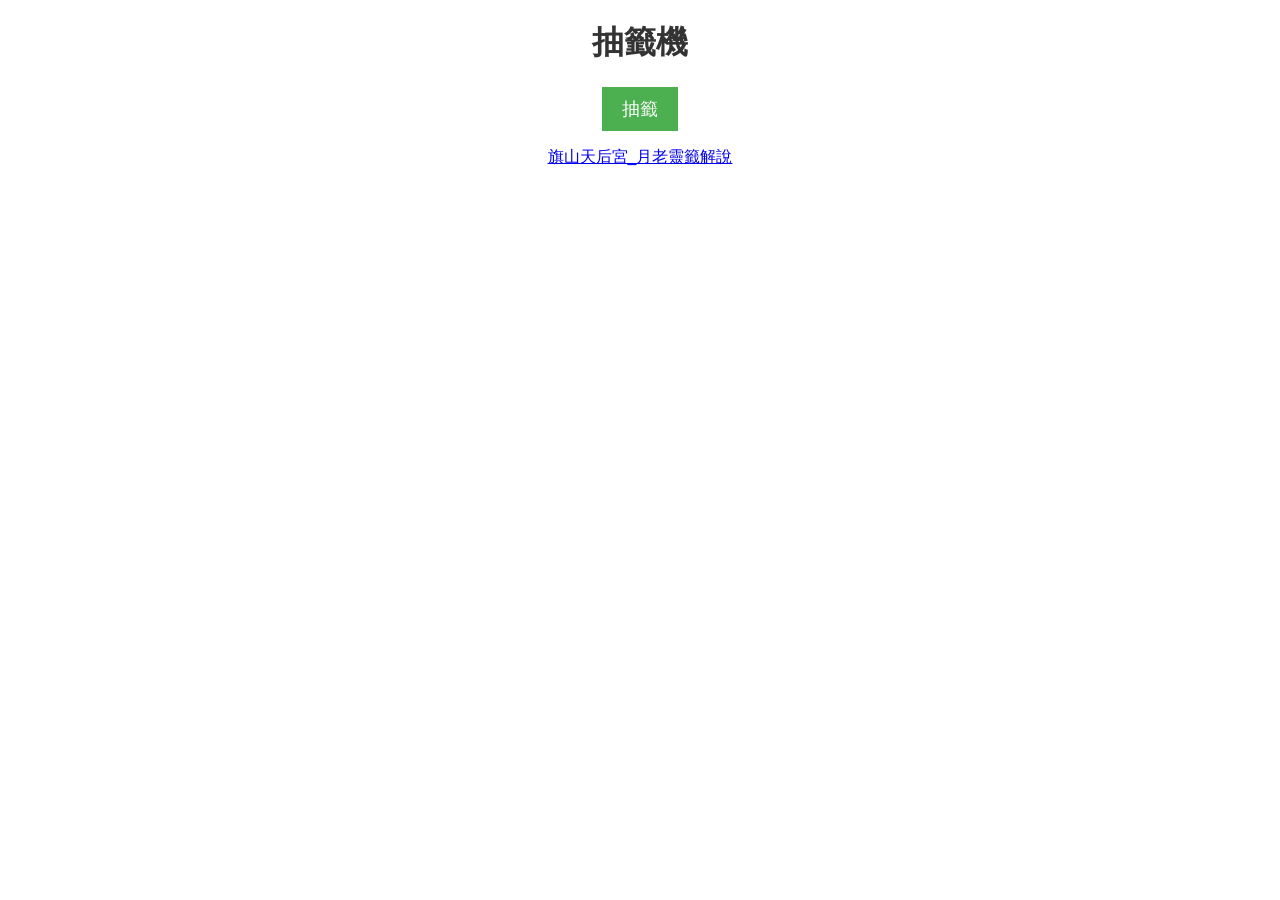
==== commit 3ea9368d: "web" ====
--- a/index.html
+++ b/index.html
@@ -1,287 +1,16 @@
 <!DOCTYPE html>
-<html lang=en>
+<html>
 <head>
-  <meta charset="utf-8">
-  
-  <meta http-equiv="X-UA-Compatible" content="IE=edge,chrome=1">
-  <meta name="viewport" content="width=device-width, initial-scale=1, maximum-scale=1, minimum-scale=1, user-scalable=no, minimal-ui">
-  <meta name="renderer" content="webkit">
-  <meta http-equiv="Cache-Control" content="no-transform" />
-  <meta http-equiv="Cache-Control" content="no-siteapp" />
-  <meta name="apple-mobile-web-app-capable" content="yes">
-  <meta name="apple-mobile-web-app-status-bar-style" content="black">
-  <meta name="format-detection" content="telephone=no,email=no,adress=no">
-  <!-- Color theme for statusbar -->
-  <meta name="theme-color" content="#000000" />
-  <!-- 强制页面在当前窗口以独立页面显示,防止别人在框架里调用页面 -->
-  <meta http-equiv="window-target" content="_top" />
-  
-  
-  <title>一張地圖</title>
-  <meta property="og:type" content="website">
-<meta property="og:title" content="一張地圖">
-<meta property="og:url" content="https://promaxj.github.io/index.html">
-<meta property="og:site_name" content="一張地圖">
-<meta property="og:locale" content="en_US">
-<meta property="article:author" content="Zelig">
-<meta name="twitter:card" content="summary">
-  <!-- Canonical links -->
-  <link rel="canonical" href="https://promaxj.github.io/index.html">
-  
-    <link rel="alternate" href="/atom.xml" title="一張地圖" type="application/atom+xml">
-  
-  
-    <link rel="icon" href="/favicon.ico" type="image/x-icon">
-  
-  
-<link rel="stylesheet" href="/css/style.css">
+  <title>抽籤機</title>
+  <link rel="stylesheet" type="text/css" href="style.css">
+</head>
+<body>
+  <h1>抽籤機</h1>
+  <div id="result"></div>
+  <button onclick="drawLottery()">抽籤</button>
 
-  
-  
-  
-  
-<meta name="generator" content="Hexo 5.4.0"></head>
+  <script src="script.js"></script></p>
 
-
-<body class="main-center theme-black" itemscope itemtype="http://schema.org/WebPage">
-  <header class="header" itemscope itemtype="http://schema.org/WPHeader">
-  <div class="slimContent">
-    <div class="navbar-header">
-      
-      
-      <div class="profile-block text-center">
-        <a id="avatar" href="https://github.com/promaxj" target="_blank">
-          <img class="img-circle img-rotate" src="/images/t.jpeg" width="200" height="200">
-        </a>
-        <h2 id="name" class="hidden-xs hidden-sm">Zelig</h2>
-        <h3 id="title" class="hidden-xs hidden-sm hidden-md">Engineer</h3>
-        <small id="location" class="text-muted hidden-xs hidden-sm"><i class="icon icon-map-marker"></i> Taipei, Taiwan</small>
-      </div>
-      
-      <div class="search" id="search-form-wrap">
-
-    <form class="search-form sidebar-form">
-        <div class="input-group">
-            <input type="text" class="search-form-input form-control" placeholder="Search" />
-            <span class="input-group-btn">
-                <button type="submit" class="search-form-submit btn btn-flat" onclick="return false;"><i class="icon icon-search"></i></button>
-            </span>
-        </div>
-    </form>
-    <div class="ins-search">
-  <div class="ins-search-mask"></div>
-  <div class="ins-search-container">
-    <div class="ins-input-wrapper">
-      <input type="text" class="ins-search-input" placeholder="Type something..." x-webkit-speech />
-      <button type="button" class="close ins-close ins-selectable" data-dismiss="modal" aria-label="Close"><span aria-hidden="true">×</span></button>
-    </div>
-    <div class="ins-section-wrapper">
-      <div class="ins-section-container"></div>
-    </div>
-  </div>
-</div>
-
-
-</div>
-      <button class="navbar-toggle collapsed" type="button" data-toggle="collapse" data-target="#main-navbar" aria-controls="main-navbar" aria-expanded="false">
-        <span class="sr-only">Toggle navigation</span>
-        <span class="icon-bar"></span>
-        <span class="icon-bar"></span>
-        <span class="icon-bar"></span>
-      </button>
-    </div>
-    <nav id="main-navbar" class="collapse navbar-collapse" itemscope itemtype="http://schema.org/SiteNavigationElement" role="navigation">
-      <ul class="nav navbar-nav main-nav ">
-        
-        
-        <li class="menu-item menu-item-home">
-          <a href="/.">
-            
-            <i class="icon icon-home-fill"></i>
-            
-            <span class="menu-title">Home</span>
-          </a>
-        </li>
-        
-        
-        <li class="menu-item menu-item-archives">
-          <a href="/archives">
-            
-            <i class="icon icon-archives-fill"></i>
-            
-            <span class="menu-title">Archives</span>
-          </a>
-        </li>
-        
-      </ul>
-      
-    </nav>
-  </div>
-</header>
-
-  
-    <aside class="sidebar" itemscope itemtype="http://schema.org/WPSideBar">
-  <div class="slimContent">
-    
-      
-  <div class="widget">
-    <h3 class="widget-title">Categories</h3>
-    <div class="widget-body">
-      <ul class="category-list"><li class="category-list-item"><a class="category-list-link" href="/categories/uncategorized/">uncategorized</a><span class="category-list-count">1</span></li><li class="category-list-item"><a class="category-list-link" href="/categories/%E6%A9%9F%E5%99%A8%E5%AD%B8%E7%BF%92/">機器學習</a><span class="category-list-count">1</span></li></ul>
-    </div>
-  </div>
-
-
-    
-      
-
-    
-  </div>
-</aside>
-
-  
-  <main class="main" role="main">
-  
-  <div class="content article-list">
-    
-      <article class="article article-type-post" itemscope itemtype="http://schema.org/BlogPosting">
-  <div class="article-header">
-    
-  
-    <h1 itemprop="name">
-      <a class="article-title" href="/2021/11/07/%E6%B7%B1%E5%BA%A6%E5%AD%B8%E7%BF%92%E5%9F%BA%E6%9C%AC%E6%A6%82%E5%BF%B5%E7%B0%A1%E4%BB%8B-%E6%9D%8E%E5%BC%98%E6%AF%85-ML2021-1/">深度學習基本概念簡介_李弘毅_ML2021#1</a>
-    </h1>
-  
-
-  </div>
-  
-  <p class="article-meta">
-    <span class="article-date">
-    <i class="icon icon-calendar-check"></i>
-	<a href="/2021/11/07/%E6%B7%B1%E5%BA%A6%E5%AD%B8%E7%BF%92%E5%9F%BA%E6%9C%AC%E6%A6%82%E5%BF%B5%E7%B0%A1%E4%BB%8B-%E6%9D%8E%E5%BC%98%E6%AF%85-ML2021-1/" class="article-date">
-	  <time datetime="2021-11-07T04:49:21.000Z" itemprop="datePublished">Nov 7</time>
-	</a>
-</span>
-    
-  <span class="article-category">
-    <i class="icon icon-folder"></i>
-    <a class="article-category-link" href="/categories/%E6%A9%9F%E5%99%A8%E5%AD%B8%E7%BF%92/">機器學習</a>
-  </span>
-
-    
-
-    <span class="post-comment"><i class="icon icon-comment"></i> <a href="/2021/11/07/%E6%B7%B1%E5%BA%A6%E5%AD%B8%E7%BF%92%E5%9F%BA%E6%9C%AC%E6%A6%82%E5%BF%B5%E7%B0%A1%E4%BB%8B-%E6%9D%8E%E5%BC%98%E6%AF%85-ML2021-1/#comments" class="article-comment-link">Comments</a></span>
-    
-  </p>
-</article>
-
-    
-      <article class="article article-type-post" itemscope itemtype="http://schema.org/BlogPosting">
-  <div class="article-header">
-    
-  
-    <h1 itemprop="name">
-      <a class="article-title" href="/2021/11/06/hello-world/">Hello World</a>
-    </h1>
-  
-
-  </div>
-  
-  <p class="article-meta">
-    <span class="article-date">
-    <i class="icon icon-calendar-check"></i>
-	<a href="/2021/11/06/hello-world/" class="article-date">
-	  <time datetime="2021-11-06T14:20:43.772Z" itemprop="datePublished">Nov 6</time>
-	</a>
-</span>
-    
-  <span class="article-category">
-    <i class="icon icon-folder"></i>
-    <a class="article-category-link" href="/categories/uncategorized/">uncategorized</a>
-  </span>
-
-    
-
-    <span class="post-comment"><i class="icon icon-comment"></i> <a href="/2021/11/06/hello-world/#comments" class="article-comment-link">Comments</a></span>
-    
-  </p>
-</article>
-
-    
-  </div>
-
-   
-</main>
-
-  <footer class="footer" itemscope itemtype="http://schema.org/WPFooter">
-	
-    <div class="copyright">
-    	
-        <div class="publishby">
-        </div>
-    </div>
-</footer>
-
-  <script src="//cdn.jsdelivr.net/npm/jquery@1.12.4/dist/jquery.min.js"></script>
-<script>
-window.jQuery || document.write('<script src="js/jquery.min.js"><\/script>')
-</script>
-
-<script src="/js/plugin.min.js"></script>
-
-
-<script src="/js/application.js"></script>
-
-
-    <script>
-(function (window) {
-    var INSIGHT_CONFIG = {
-        TRANSLATION: {
-            POSTS: 'Posts',
-            PAGES: 'Pages',
-            CATEGORIES: 'Categories',
-            TAGS: 'Tags',
-            UNTITLED: '(Untitled)',
-        },
-        ROOT_URL: '/',
-        CONTENT_URL: '/content.json',
-    };
-    window.INSIGHT_CONFIG = INSIGHT_CONFIG;
-})(window);
-</script>
-
-<script src="/js/insight.js"></script>
-
-
-
-
-
-
-   
-
-
-
-
-
-
-
-
-
-
-<script type="text/x-mathjax-config">
-    MathJax.Hub.Config({
-        tex2jax: {
-            inlineMath: [ ["$","$"], ["\\(","\\)"] ],
-            skipTags: ['script', 'noscript', 'style', 'textarea', 'pre', 'code'],
-            processEscapes: true
-        }
-    });
-    MathJax.Hub.Queue(function() {
-        var all = MathJax.Hub.getAllJax();
-        for (var i = 0; i < all.length; ++i)
-            all[i].SourceElement().parentNode.className += ' has-jax';
-    });
-</script>
-<script src="http://cdn.mathjax.org/mathjax/latest/MathJax.js?config=TeX-AMS-MML_HTMLorMML"></script>
+  <a href="https://www.i-mazu.org/news/chinese-cupid-fortune-cookie/" target="_blank">旗山天后宮_月老靈籤解說</a>
 </body>
-</html>
+</html>
--- a/style.css
+++ b/style.css
@@ -0,0 +1,22 @@
+body {
+    text-align: center;
+    font-family: Arial, sans-serif;
+  }
+  
+  h1 {
+    color: #333;
+  }
+  
+  button {
+    padding: 10px 20px;
+    font-size: 18px;
+    background-color: #4CAF50;
+    color: white;
+    border: none;
+    cursor: pointer;
+  }
+  
+  #result {
+    font-size: 24px;
+    margin-top: 20px;
+  }
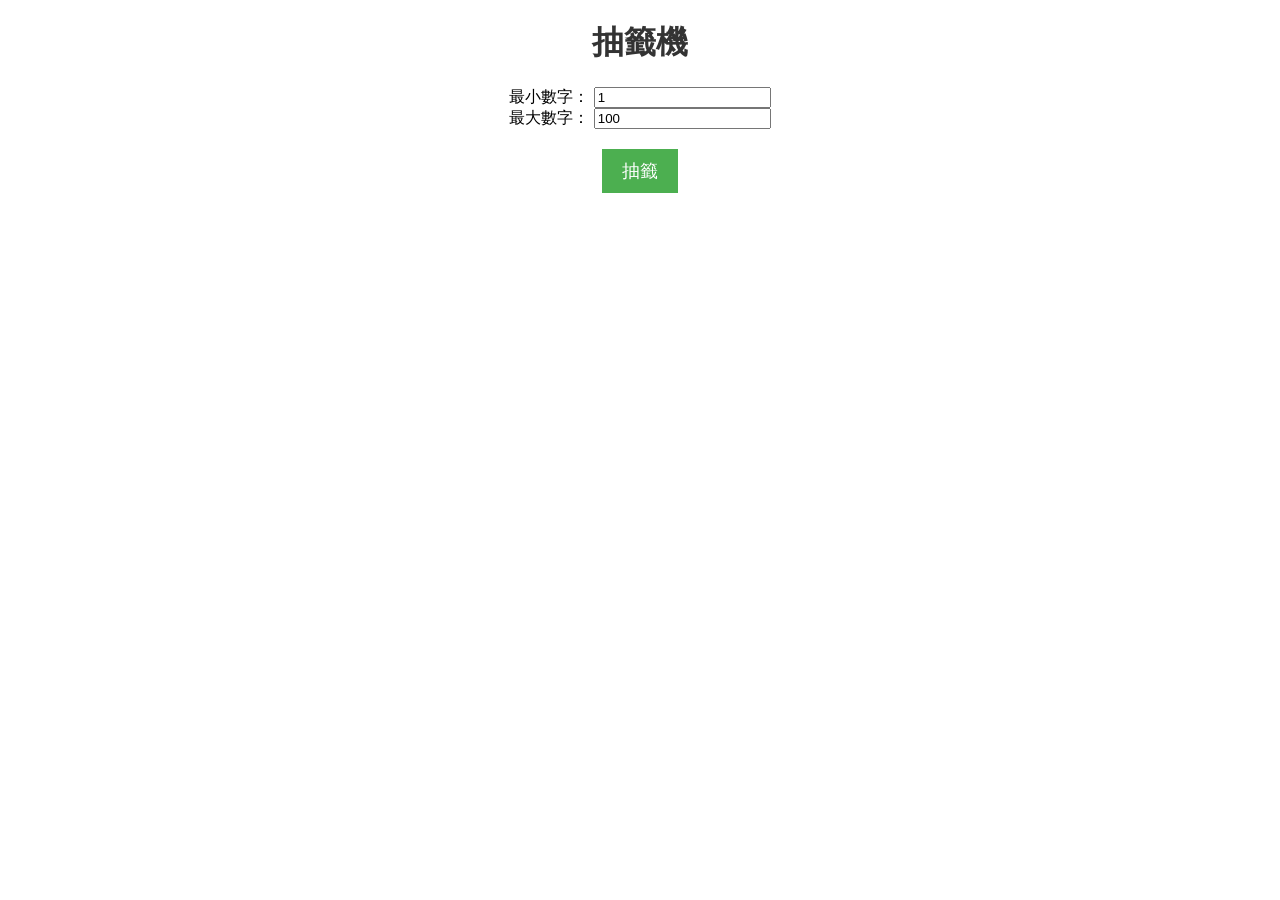
==== commit 4a54e9f4: "web" ====
--- a/index.html
+++ b/index.html
@@ -6,11 +6,17 @@
 </head>
 <body>
   <h1>抽籤機</h1>
+  <div>
+    <label for="min">最小數字：</label>
+    <input type="number" id="min" value="1">
+  </div>
+  <div>
+    <label for="max">最大數字：</label>
+    <input type="number" id="max" value="100">
+  </div>
   <div id="result"></div>
   <button onclick="drawLottery()">抽籤</button>
 
-  <script src="script.js"></script></p>
-
-  <a href="https://www.i-mazu.org/news/chinese-cupid-fortune-cookie/" target="_blank">旗山天后宮_月老靈籤解說</a>
+  <script src="script.js"></script>
 </body>
 </html>
--- a/style.css
+++ b/style.css
@@ -19,4 +19,5 @@
   #result {
     font-size: 24px;
     margin-top: 20px;
-  }+  }
+  
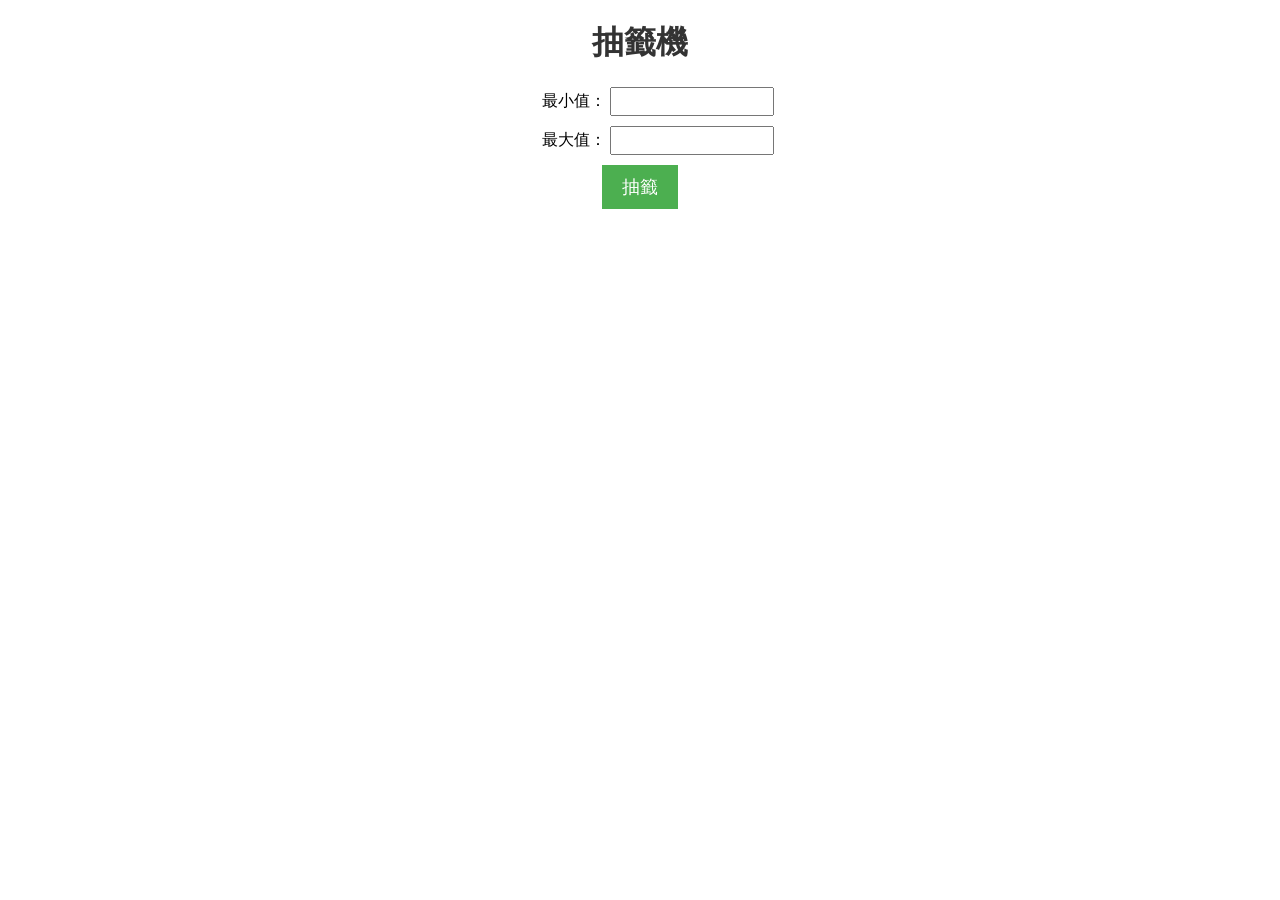
==== commit 983ff184: "web" ====
--- a/index.html
+++ b/index.html
@@ -6,17 +6,17 @@
 </head>
 <body>
   <h1>抽籤機</h1>
-  <div>
-    <label for="min">最小數字：</label>
-    <input type="number" id="min" value="1">
+  <div class="input-container">
+    <label for="min">最小值：</label>
+    <input type="number" id="min" min="0">
   </div>
-  <div>
-    <label for="max">最大數字：</label>
-    <input type="number" id="max" value="100">
+  <div class="input-container">
+    <label for="max">最大值：</label>
+    <input type="number" id="max" min="0">
   </div>
+  <button onclick="drawLottery()">抽籤</button>
   <div id="result"></div>
-  <button onclick="drawLottery()">抽籤</button>
 
   <script src="script.js"></script>
 </body>
-</html>+</html>
--- a/style.css
+++ b/style.css
@@ -5,6 +5,21 @@
   
   h1 {
     color: #333;
+  }
+  
+  .input-container {
+    margin-bottom: 10px;
+  }
+  
+  label {
+    display: inline-block;
+    width: 100px;
+    text-align: right;
+  }
+  
+  input {
+    width: 150px;
+    padding: 5px;
   }
   
   button {
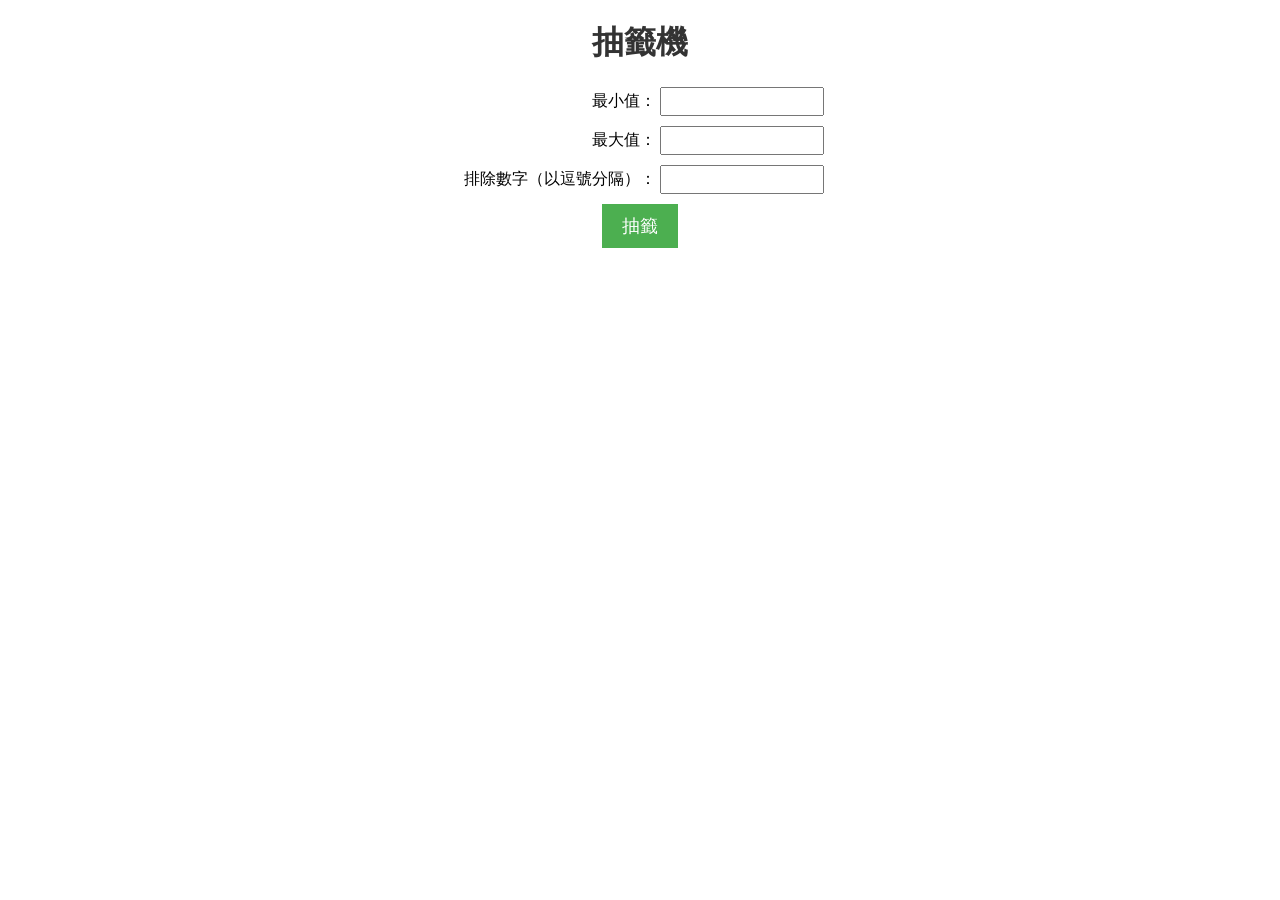
==== commit 0d454265: "web" ====
--- a/index.html
+++ b/index.html
@@ -14,6 +14,10 @@
     <label for="max">最大值：</label>
     <input type="number" id="max" min="0">
   </div>
+  <div class="input-container">
+    <label for="exclude">排除數字（以逗號分隔）：</label>
+    <input type="text" id="exclude">
+  </div>
   <button onclick="drawLottery()">抽籤</button>
   <div id="result"></div>
 
--- a/style.css
+++ b/style.css
@@ -13,7 +13,7 @@
   
   label {
     display: inline-block;
-    width: 100px;
+    width: 200px;
     text-align: right;
   }
   
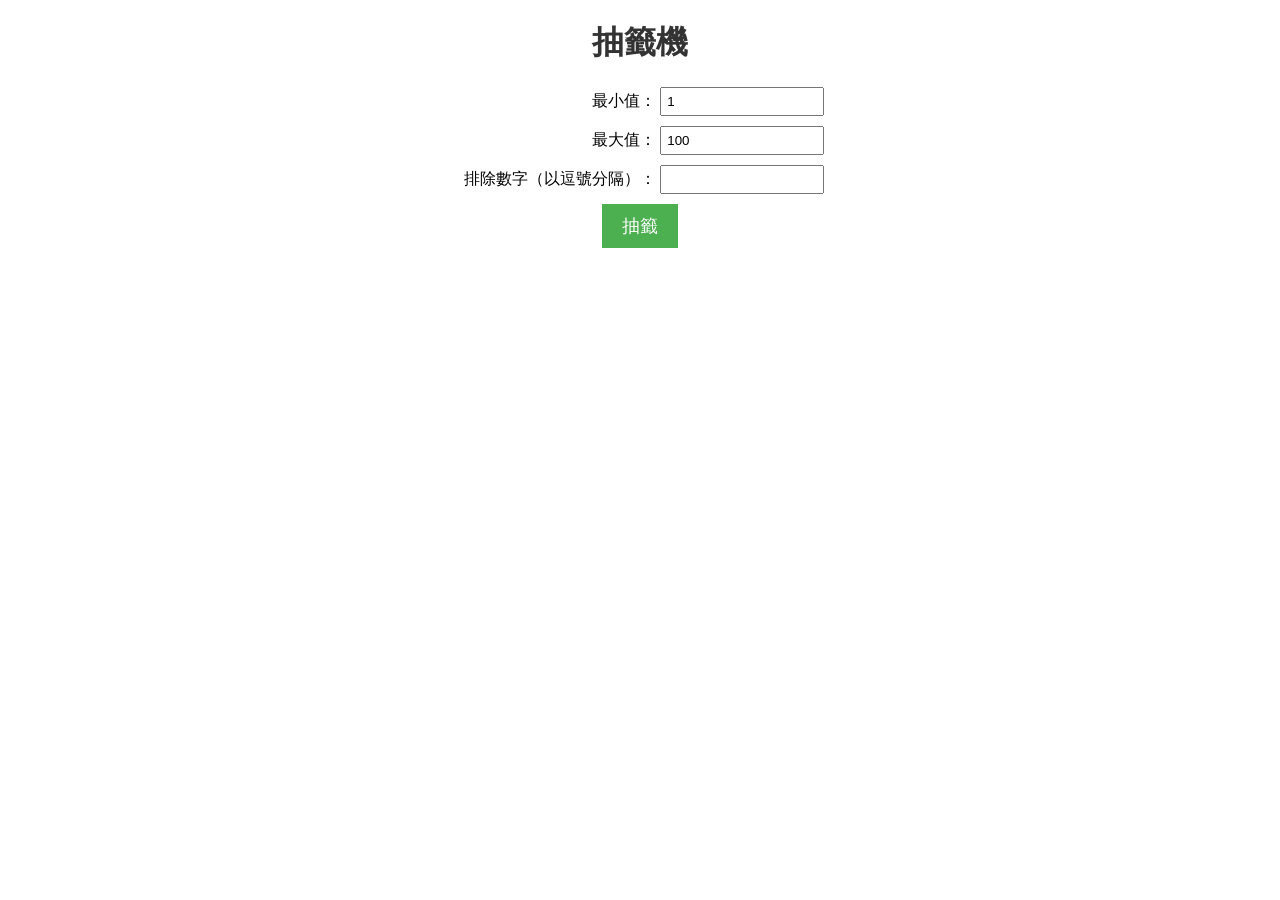
==== commit 27344fbc: "web" ====
--- a/index.html
+++ b/index.html
@@ -8,11 +8,11 @@
   <h1>抽籤機</h1>
   <div class="input-container">
     <label for="min">最小值：</label>
-    <input type="number" id="min" min="0">
+    <input type="number" id="min" min="1" value="1">
   </div>
   <div class="input-container">
     <label for="max">最大值：</label>
-    <input type="number" id="max" min="0">
+    <input type="number" id="max" min="1" value="100">
   </div>
   <div class="input-container">
     <label for="exclude">排除數字（以逗號分隔）：</label>
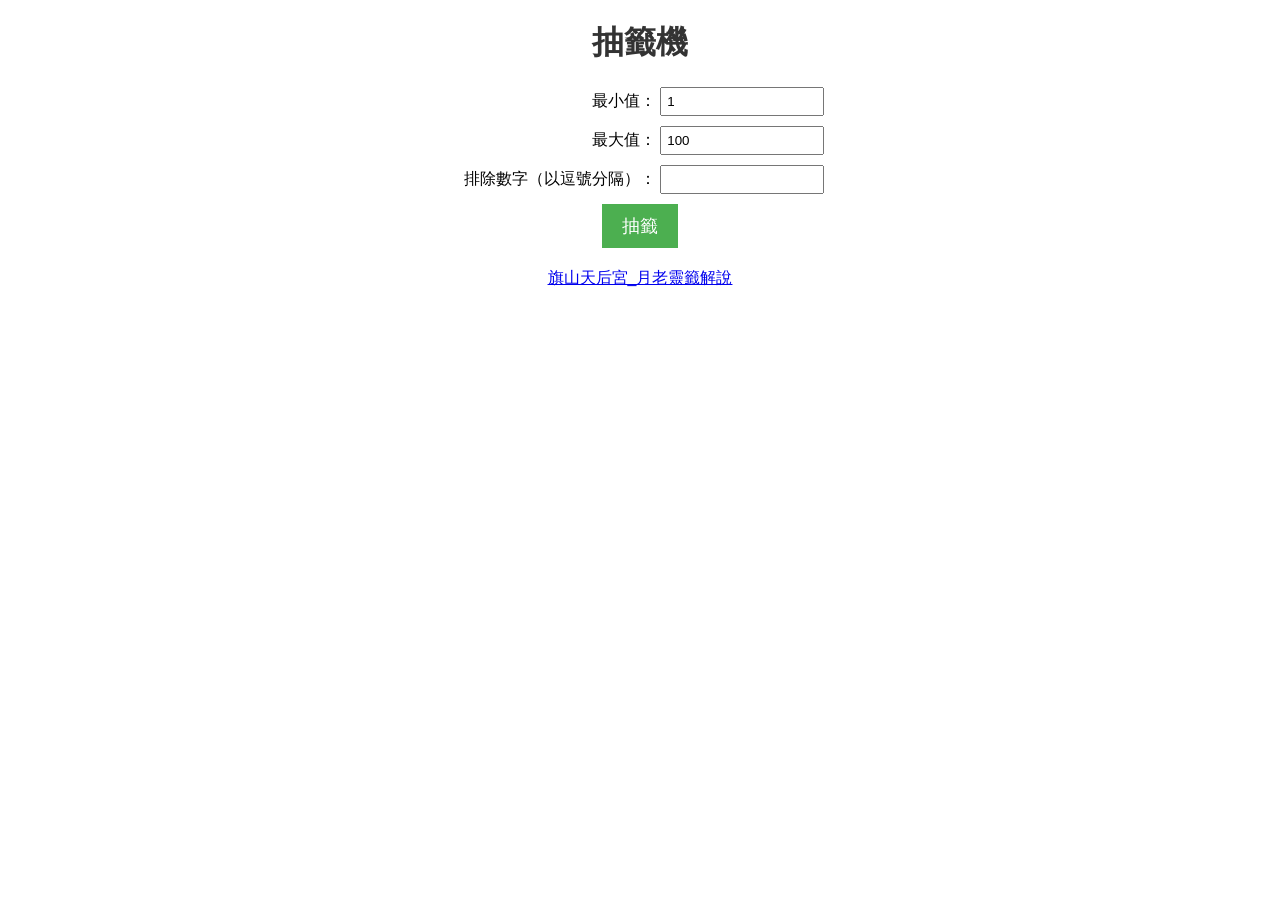
==== commit 63c35878: "web" ====
--- a/index.html
+++ b/index.html
@@ -21,6 +21,8 @@
   <button onclick="drawLottery()">抽籤</button>
   <div id="result"></div>
 
-  <script src="script.js"></script>
+  <script src="script.js"></script></p>
+
+  <a href="https://www.i-mazu.org/news/chinese-cupid-fortune-cookie/" target="_blank">旗山天后宮_月老靈籤解說</a>
 </body>
 </html>
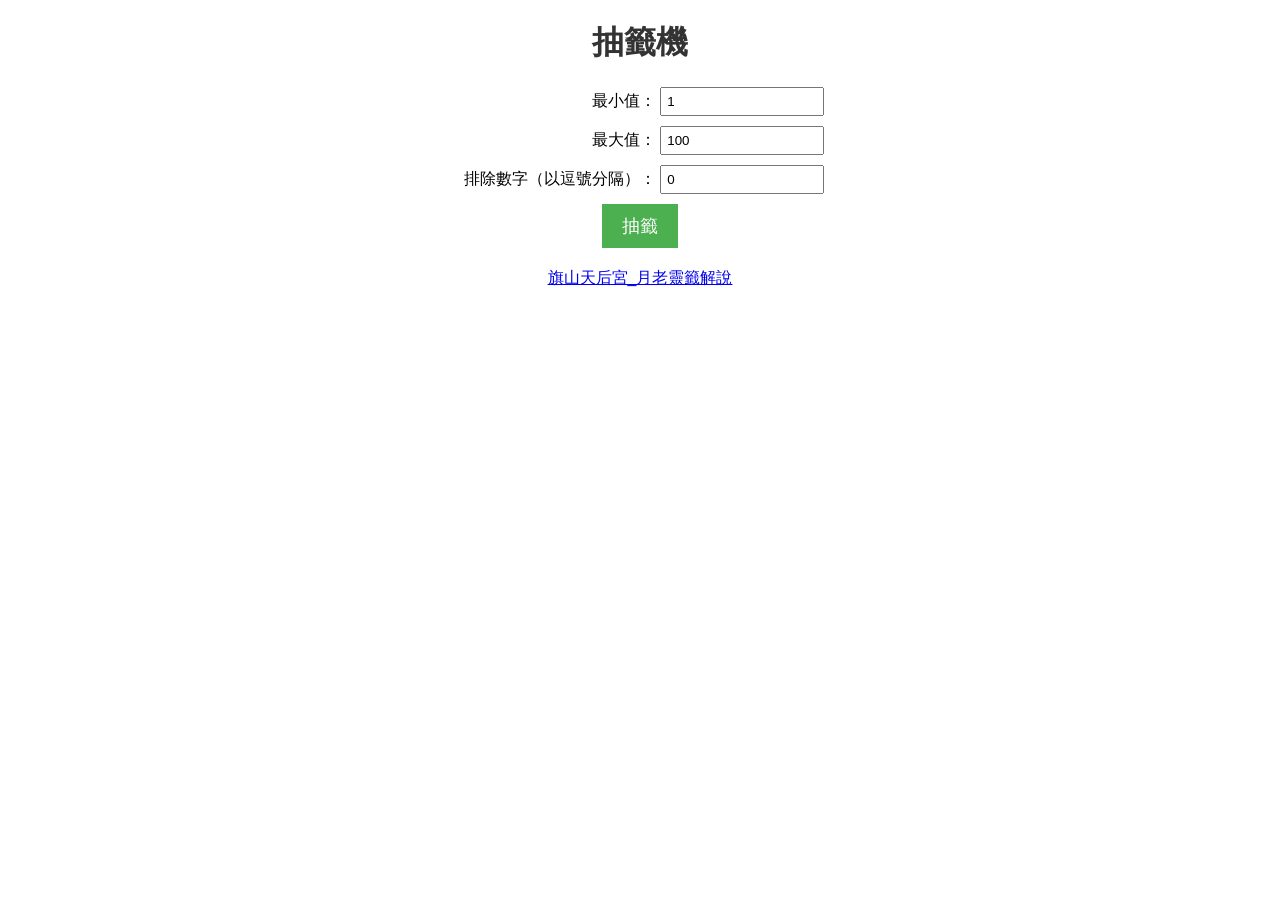
==== commit 1d3bf07f: "web" ====
--- a/index.html
+++ b/index.html
@@ -16,7 +16,7 @@
   </div>
   <div class="input-container">
     <label for="exclude">排除數字（以逗號分隔）：</label>
-    <input type="text" id="exclude">
+    <input type="text" id="exclude" value="0">
   </div>
   <button onclick="drawLottery()">抽籤</button>
   <div id="result"></div>
